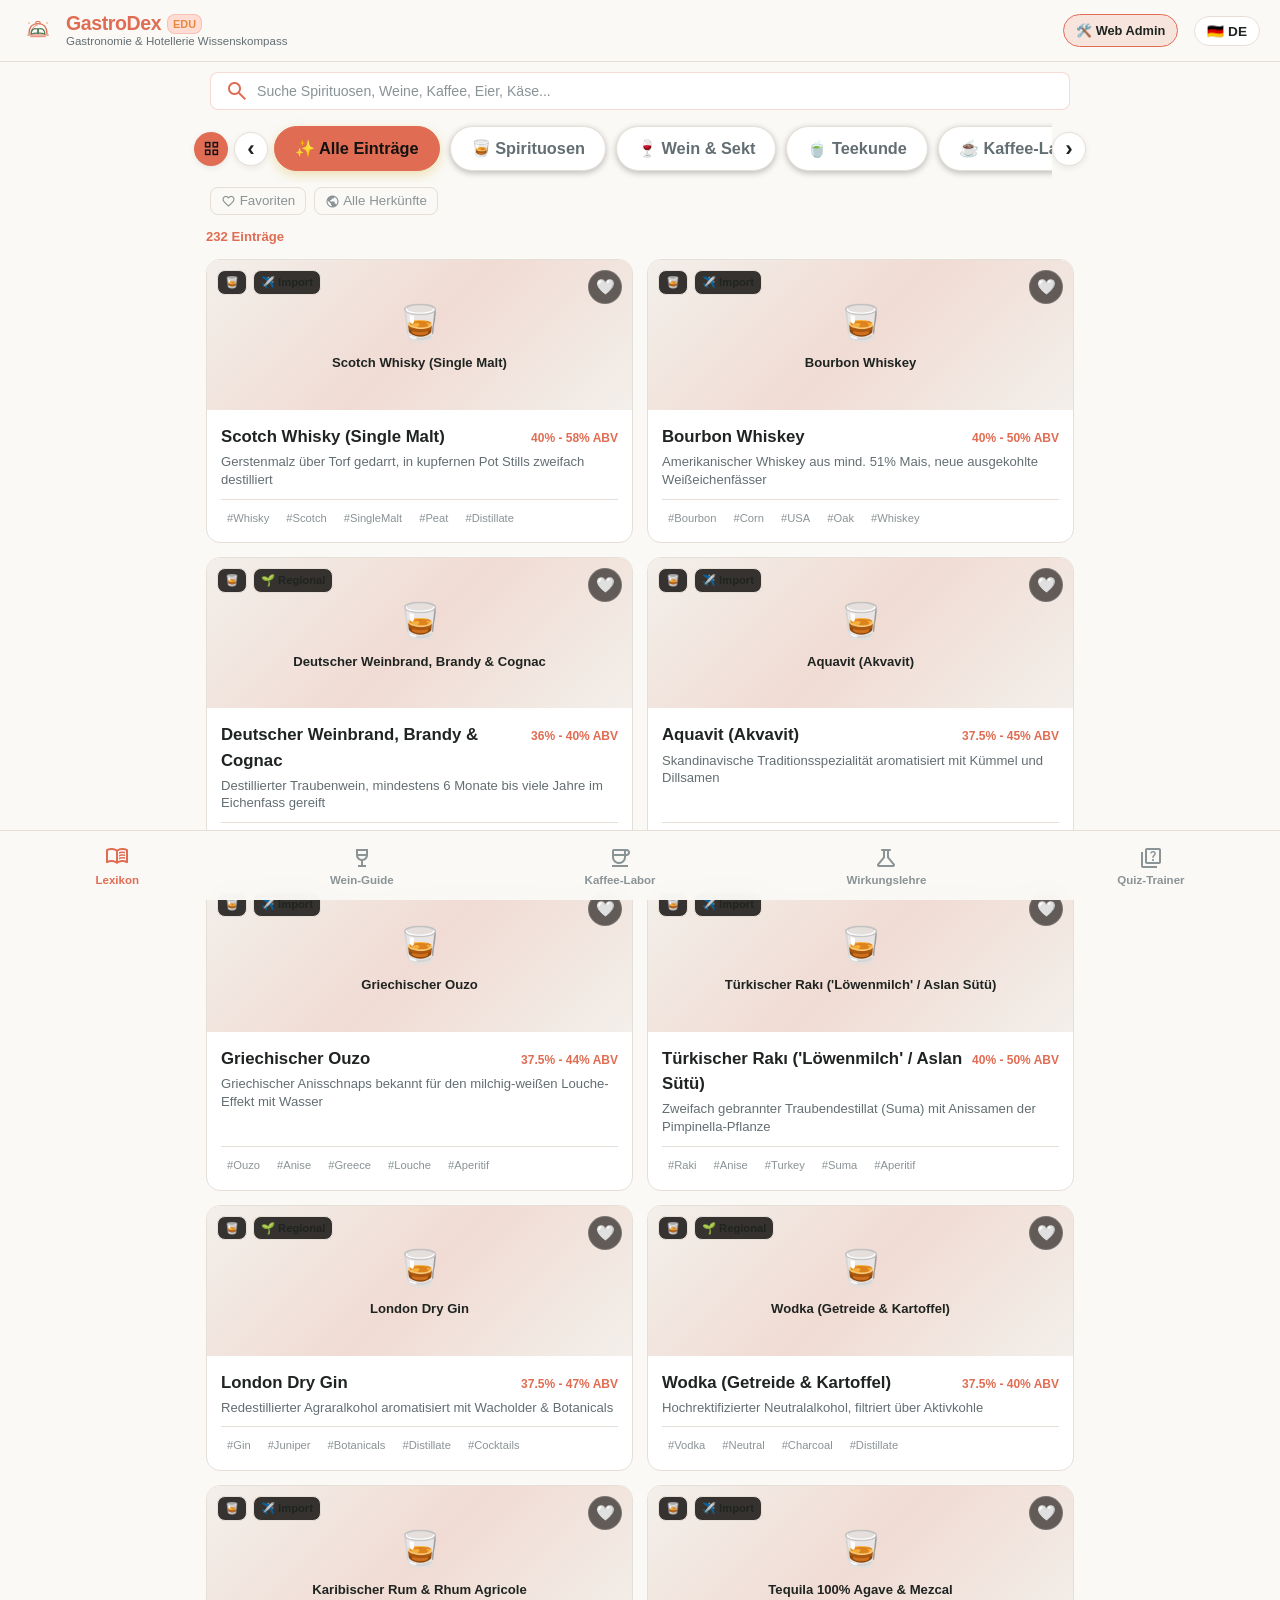
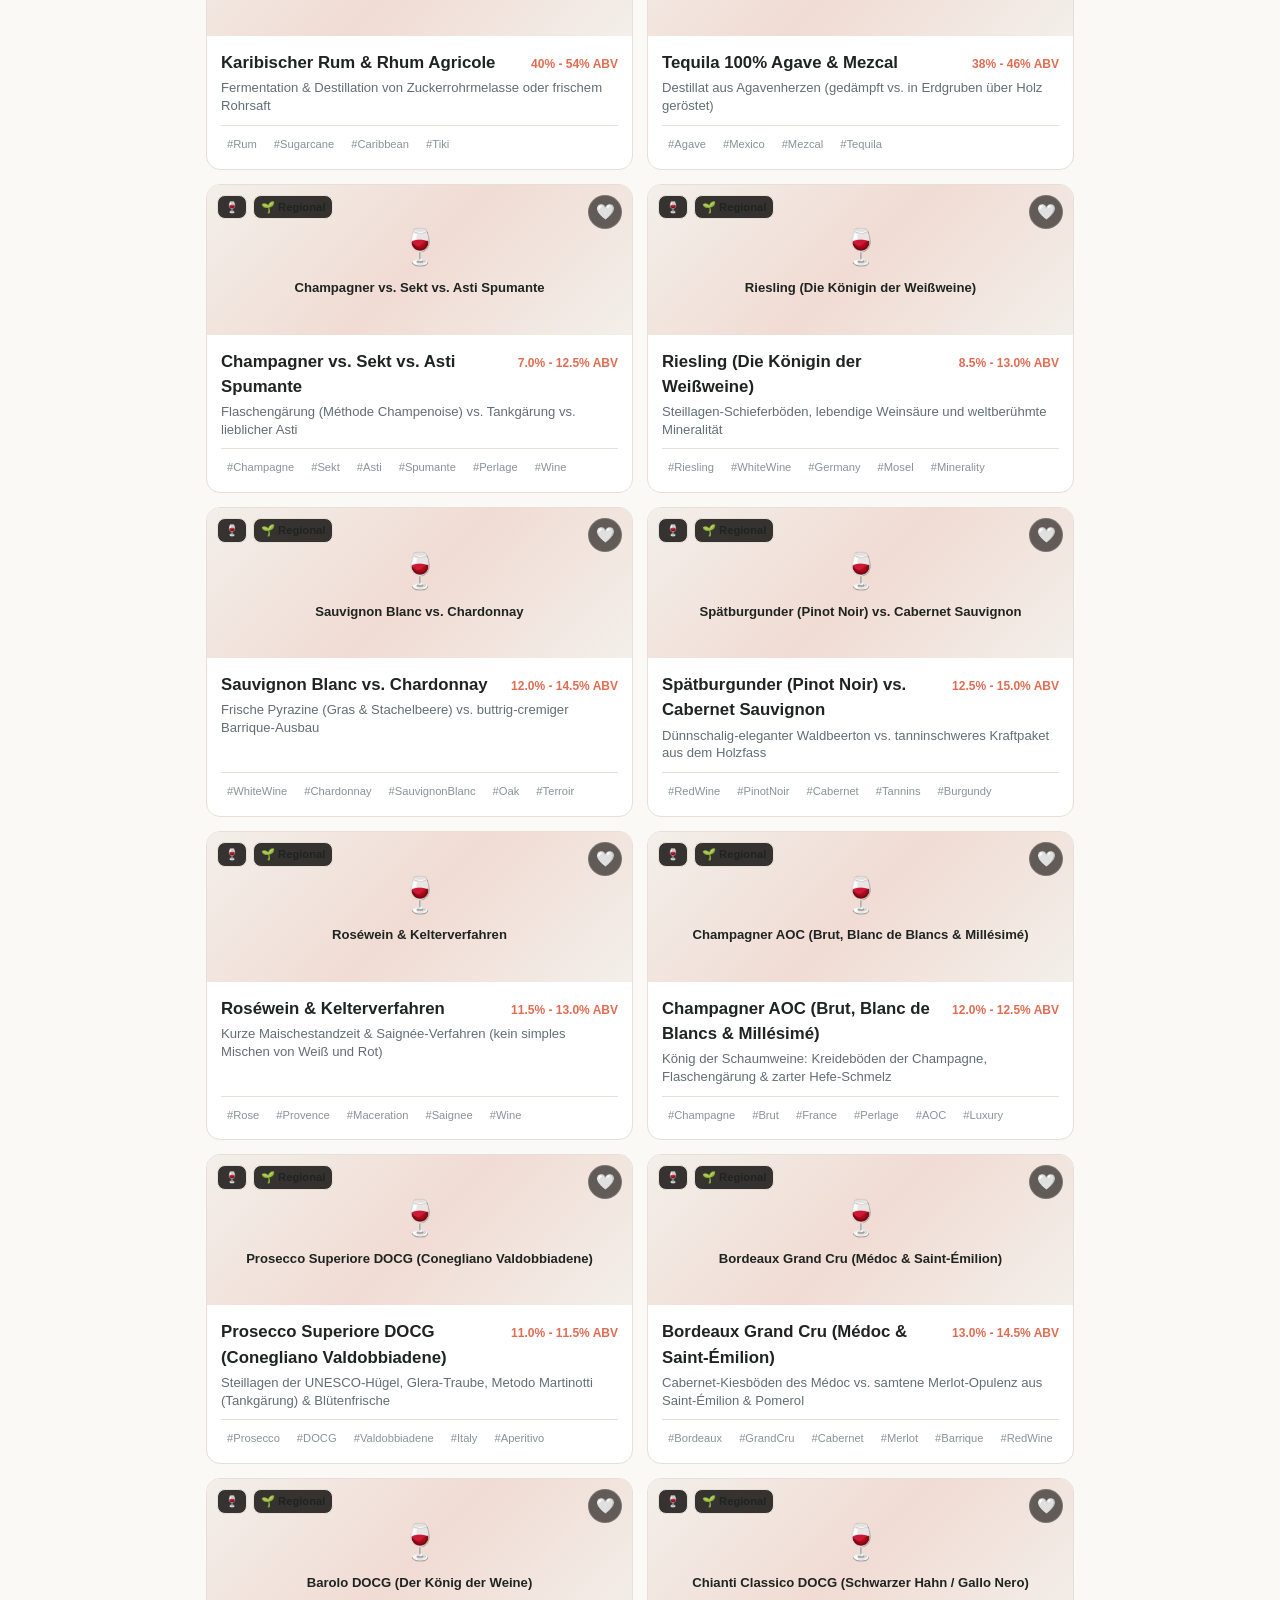
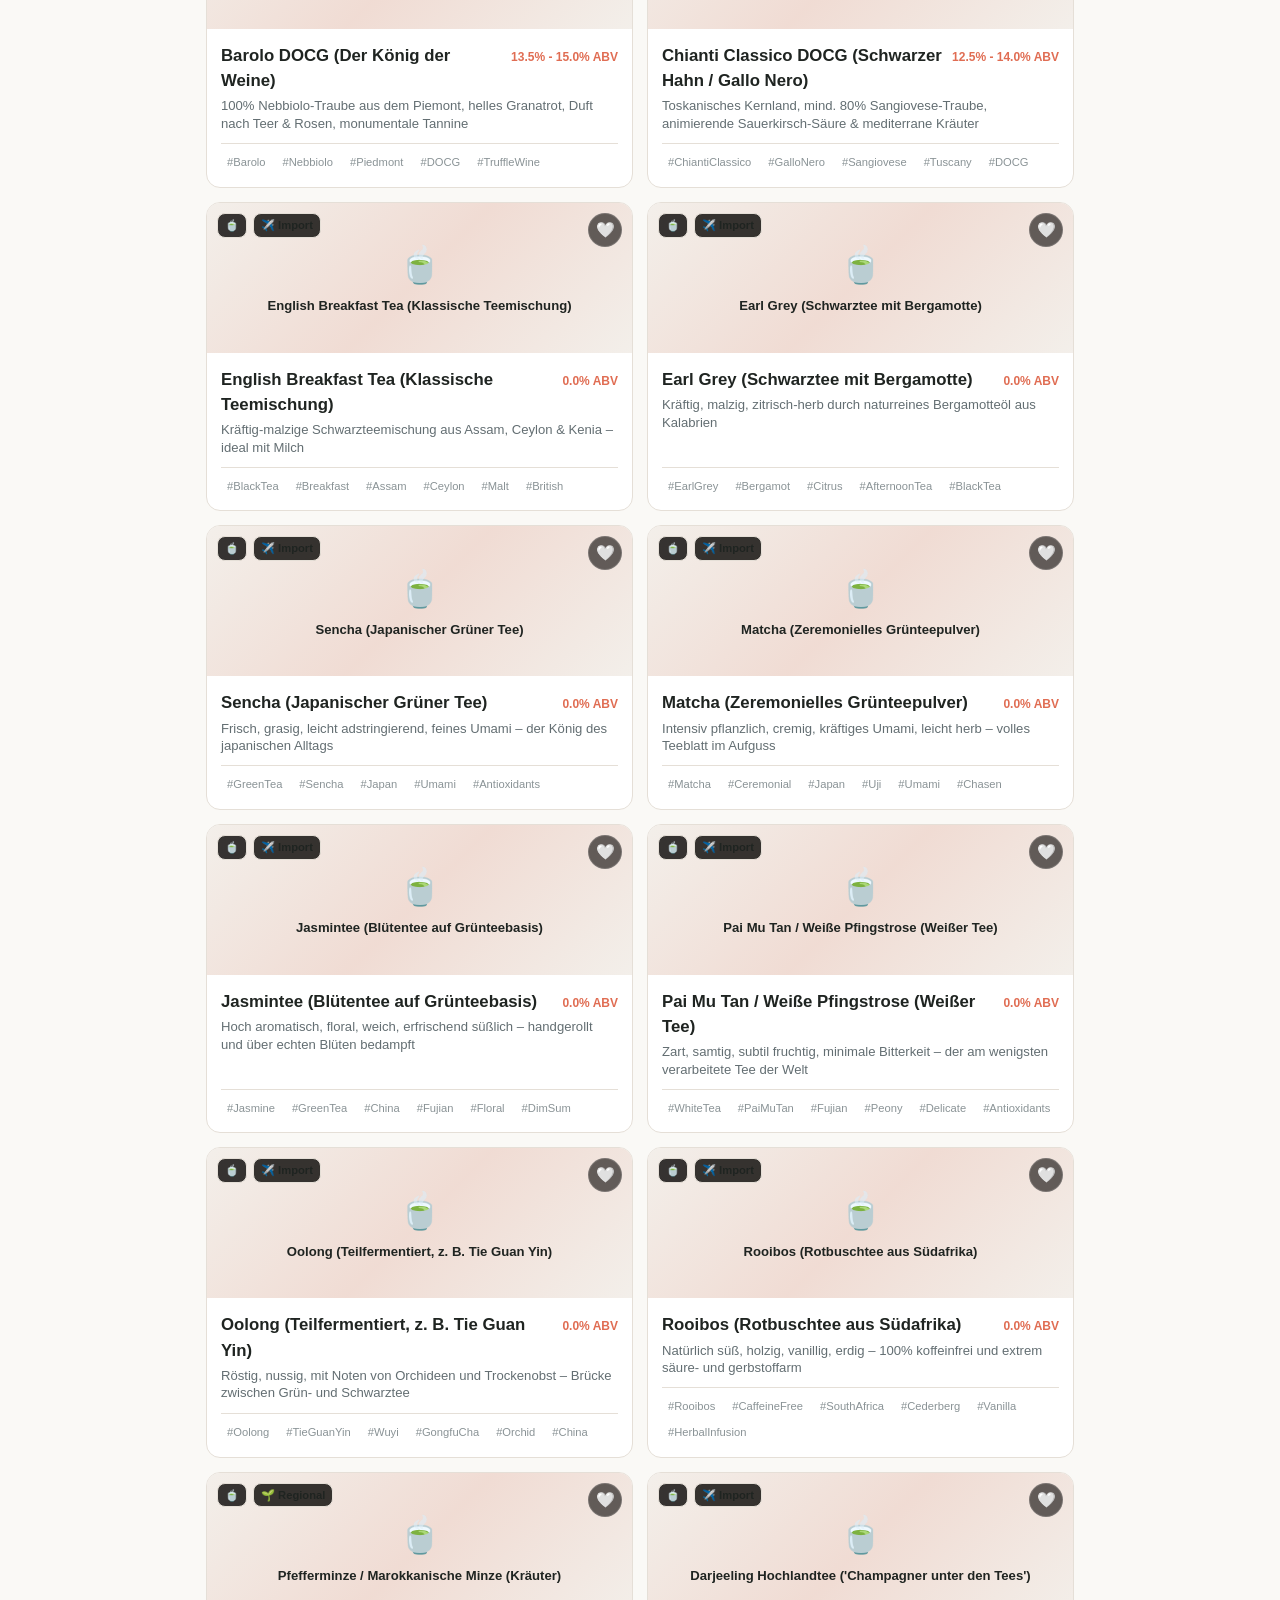
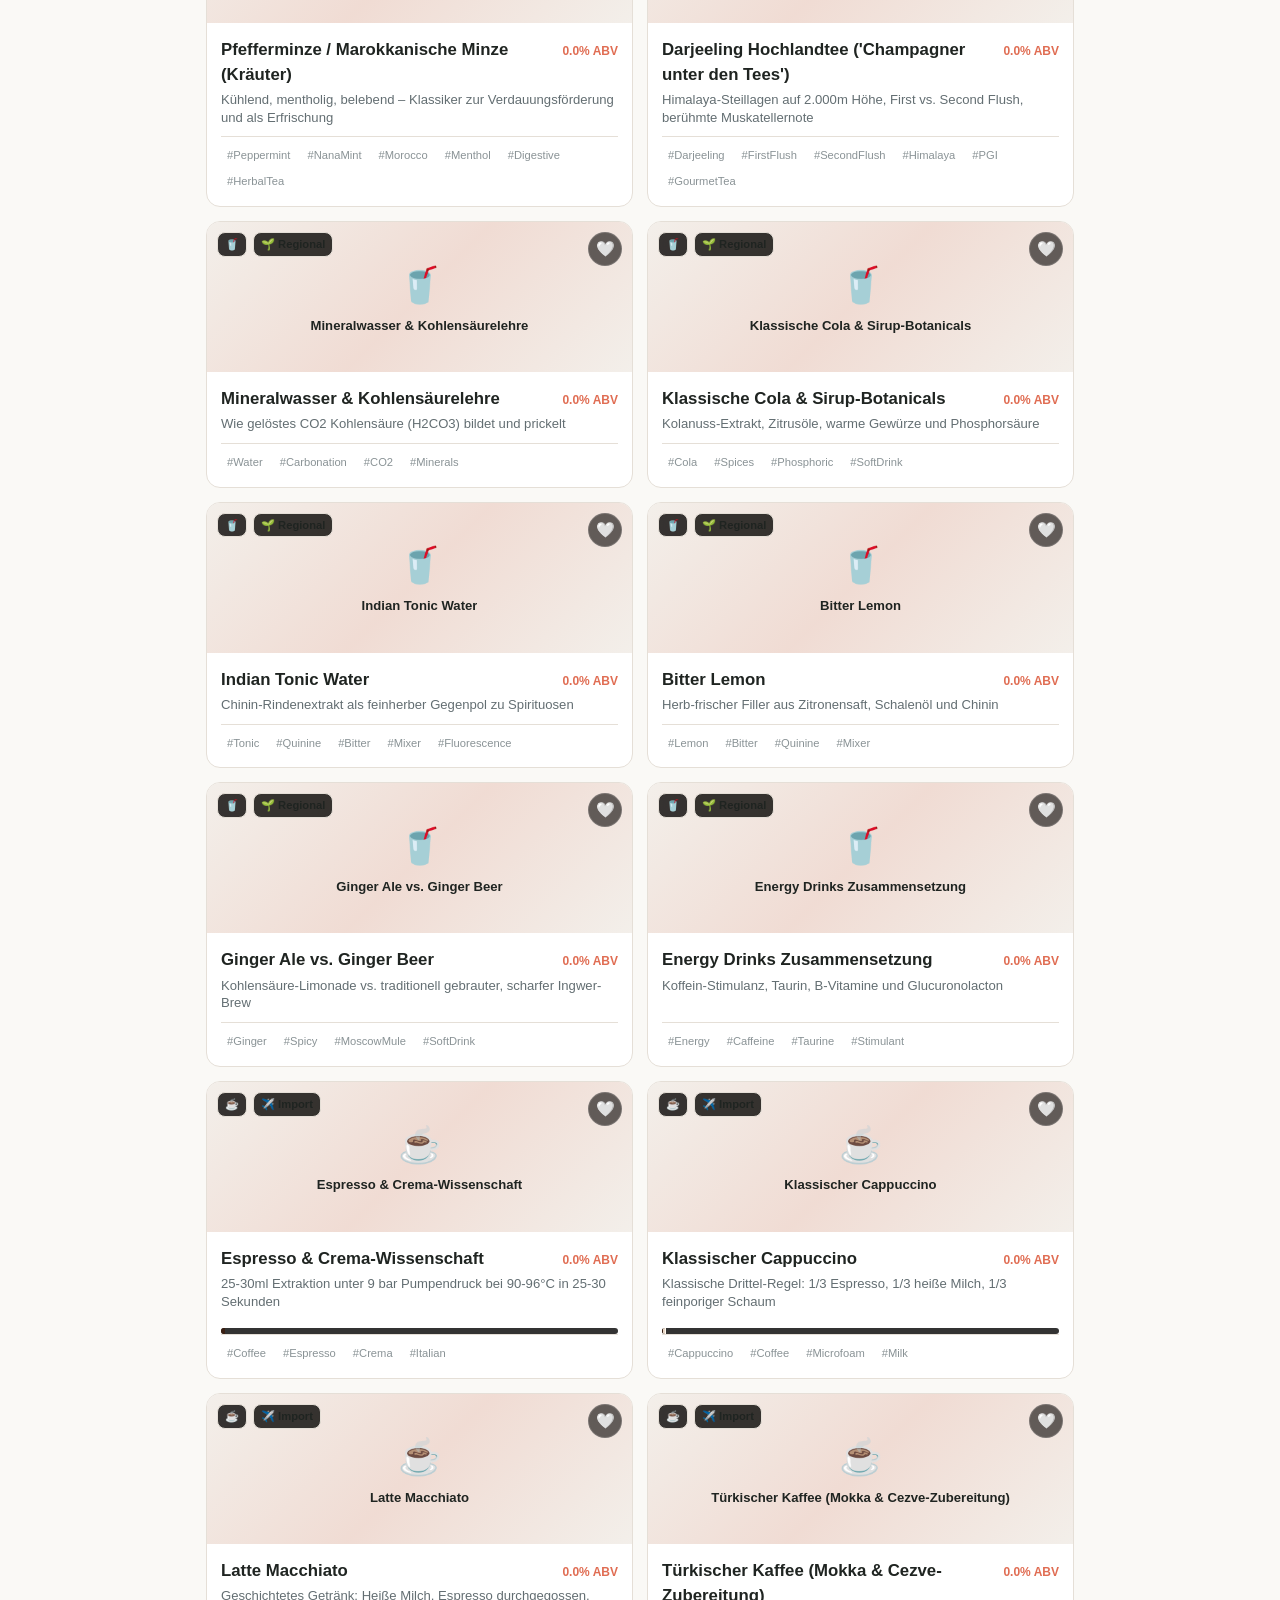
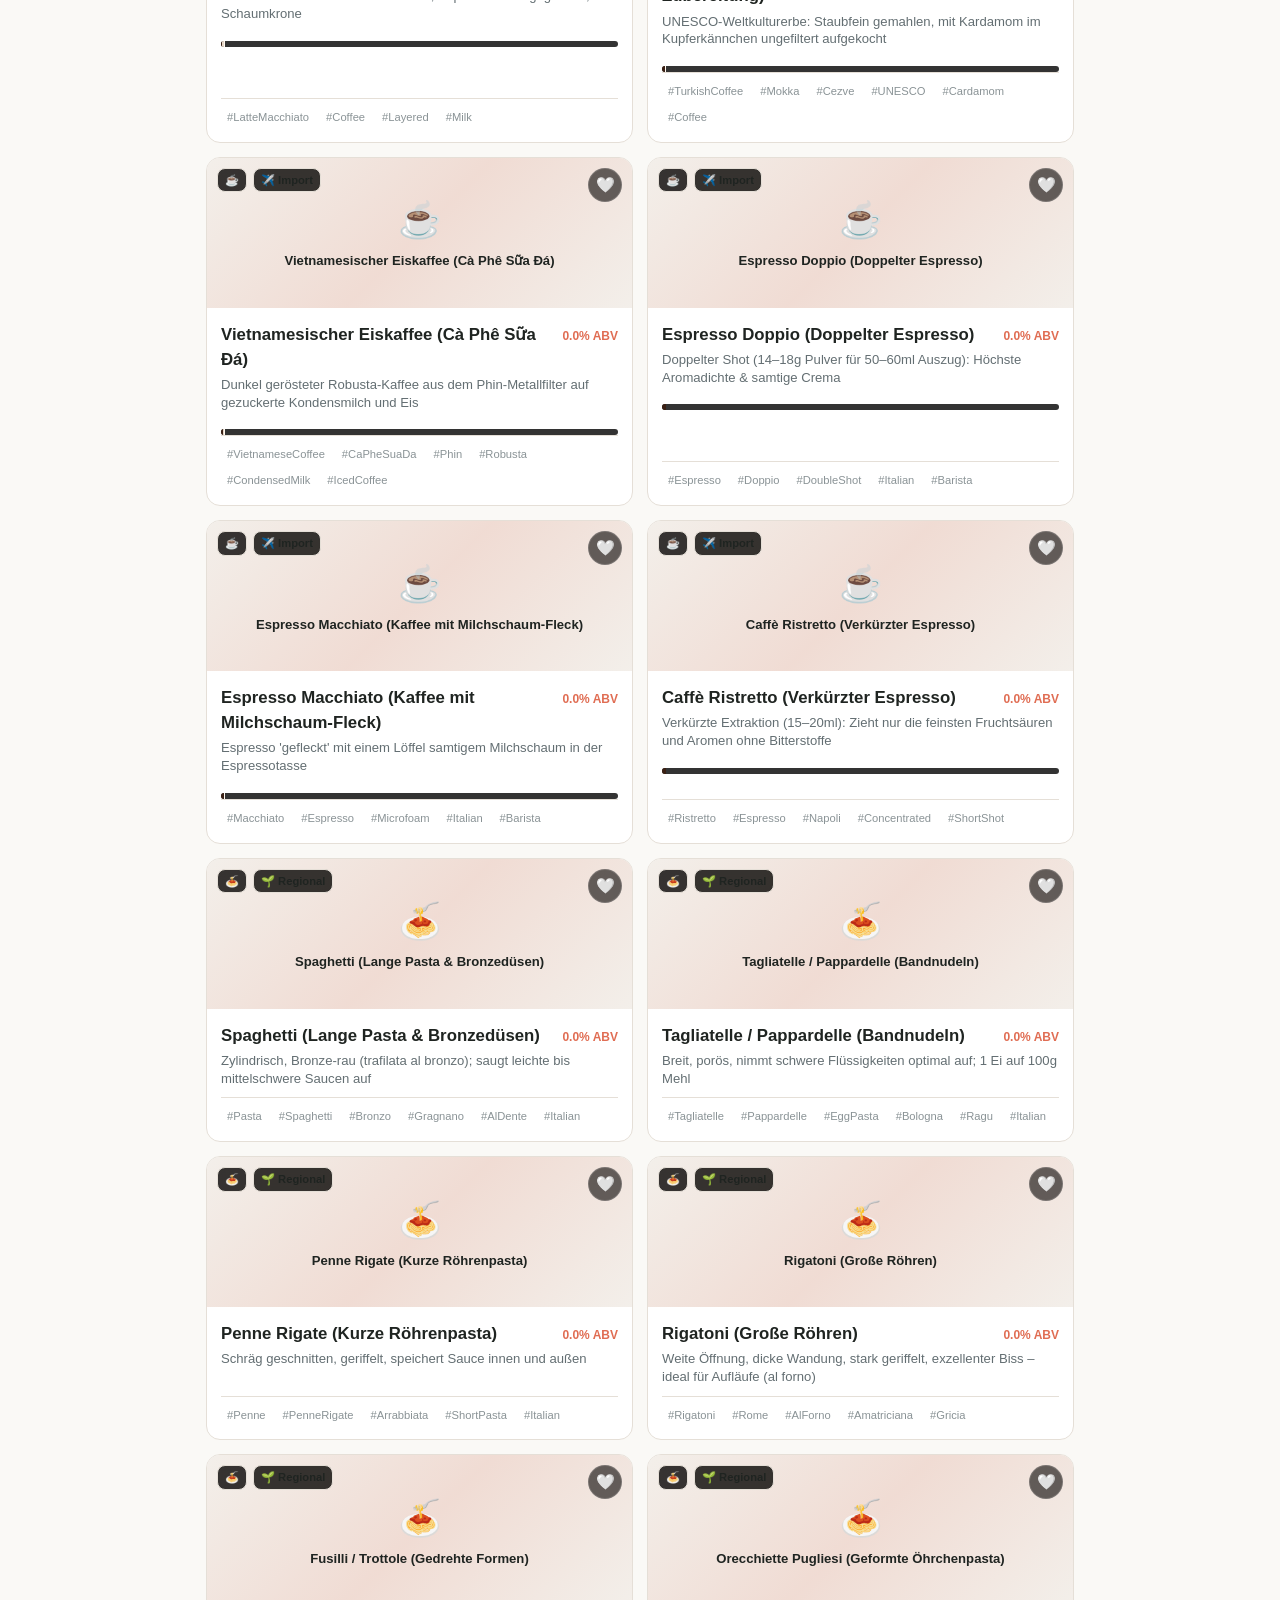
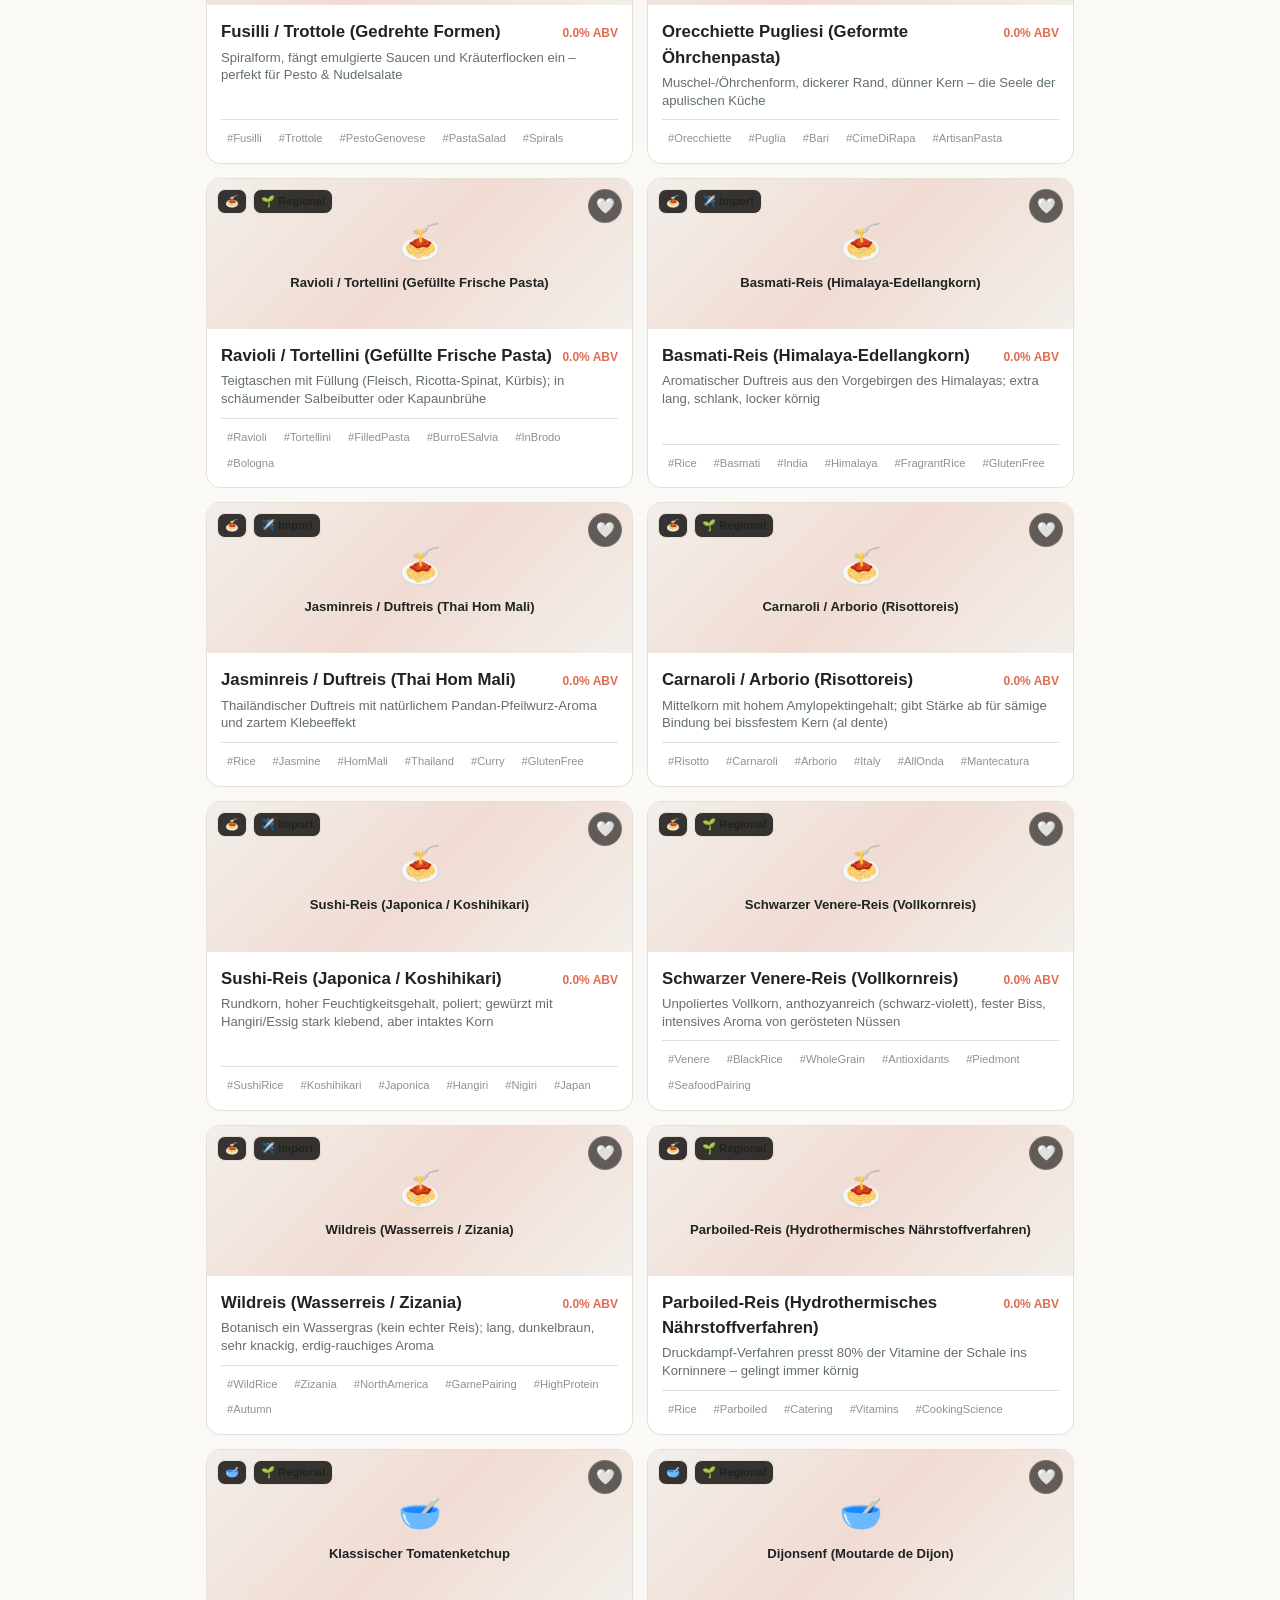
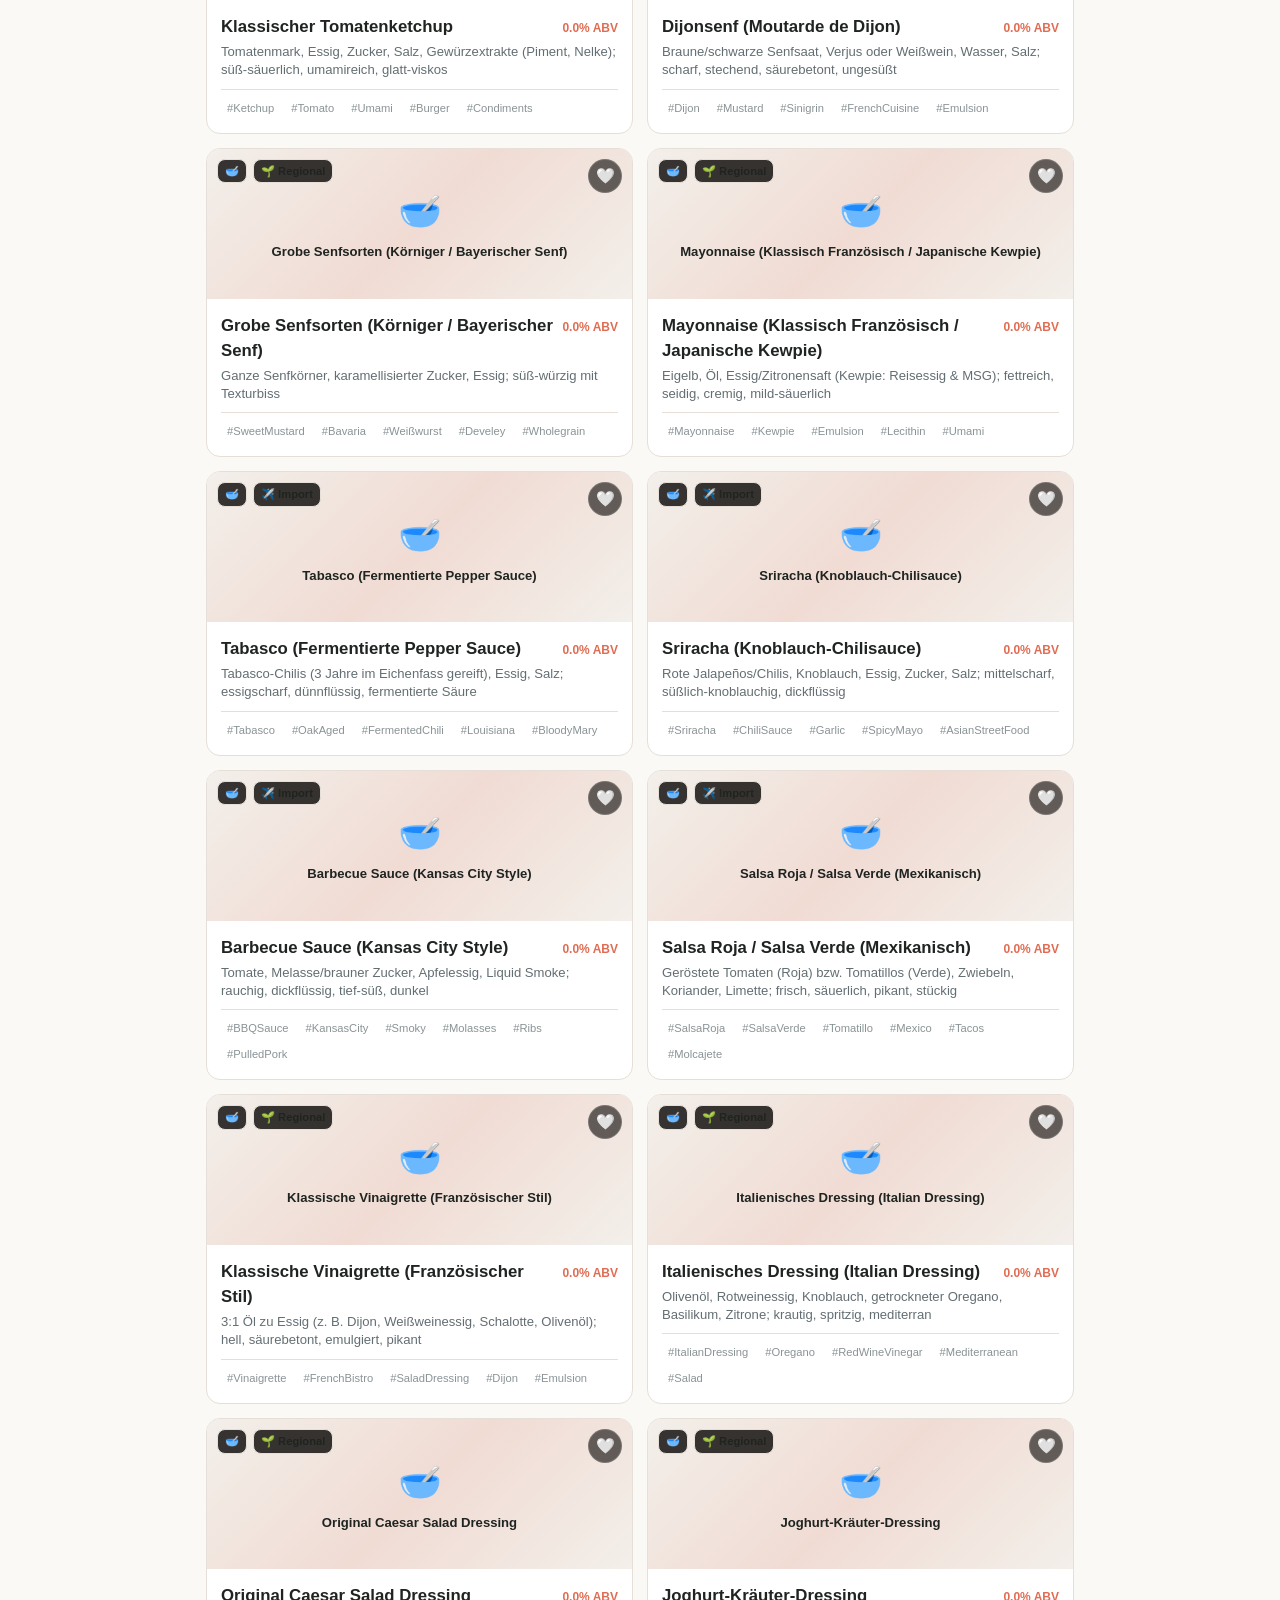
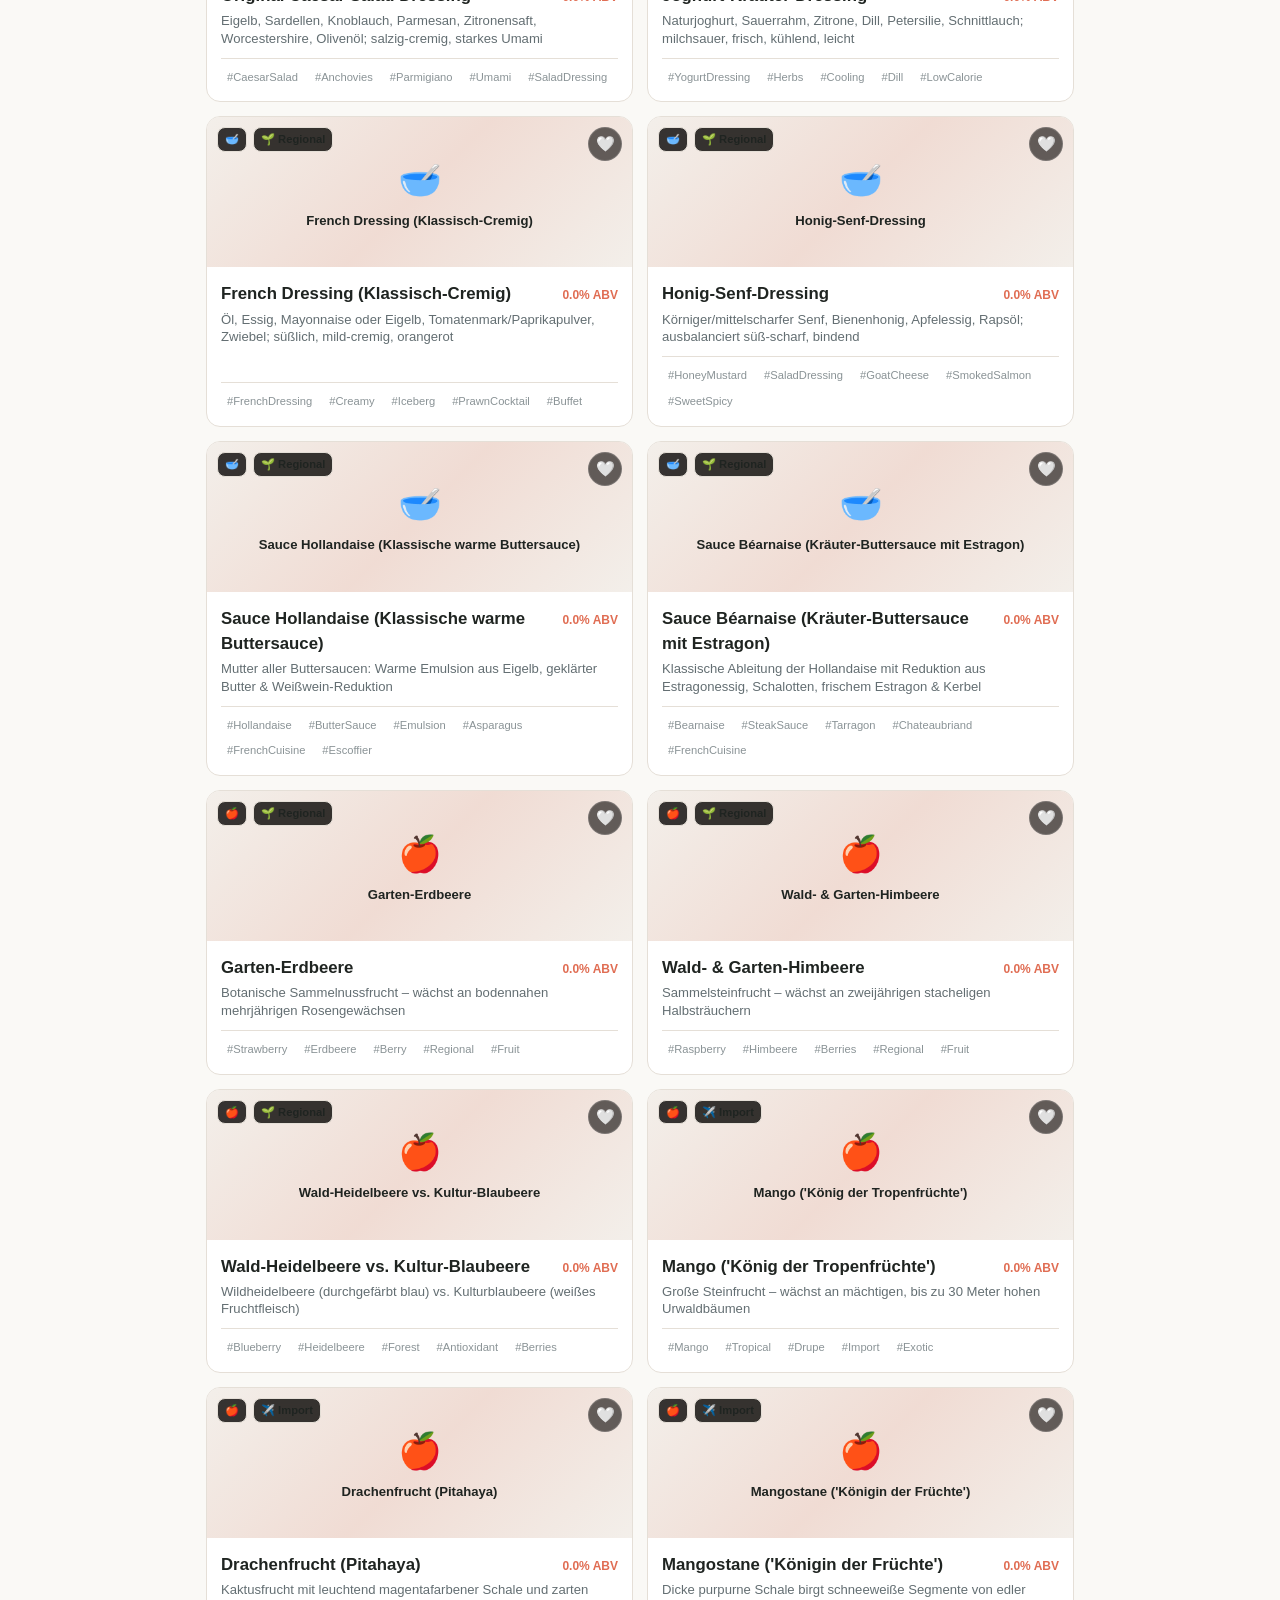
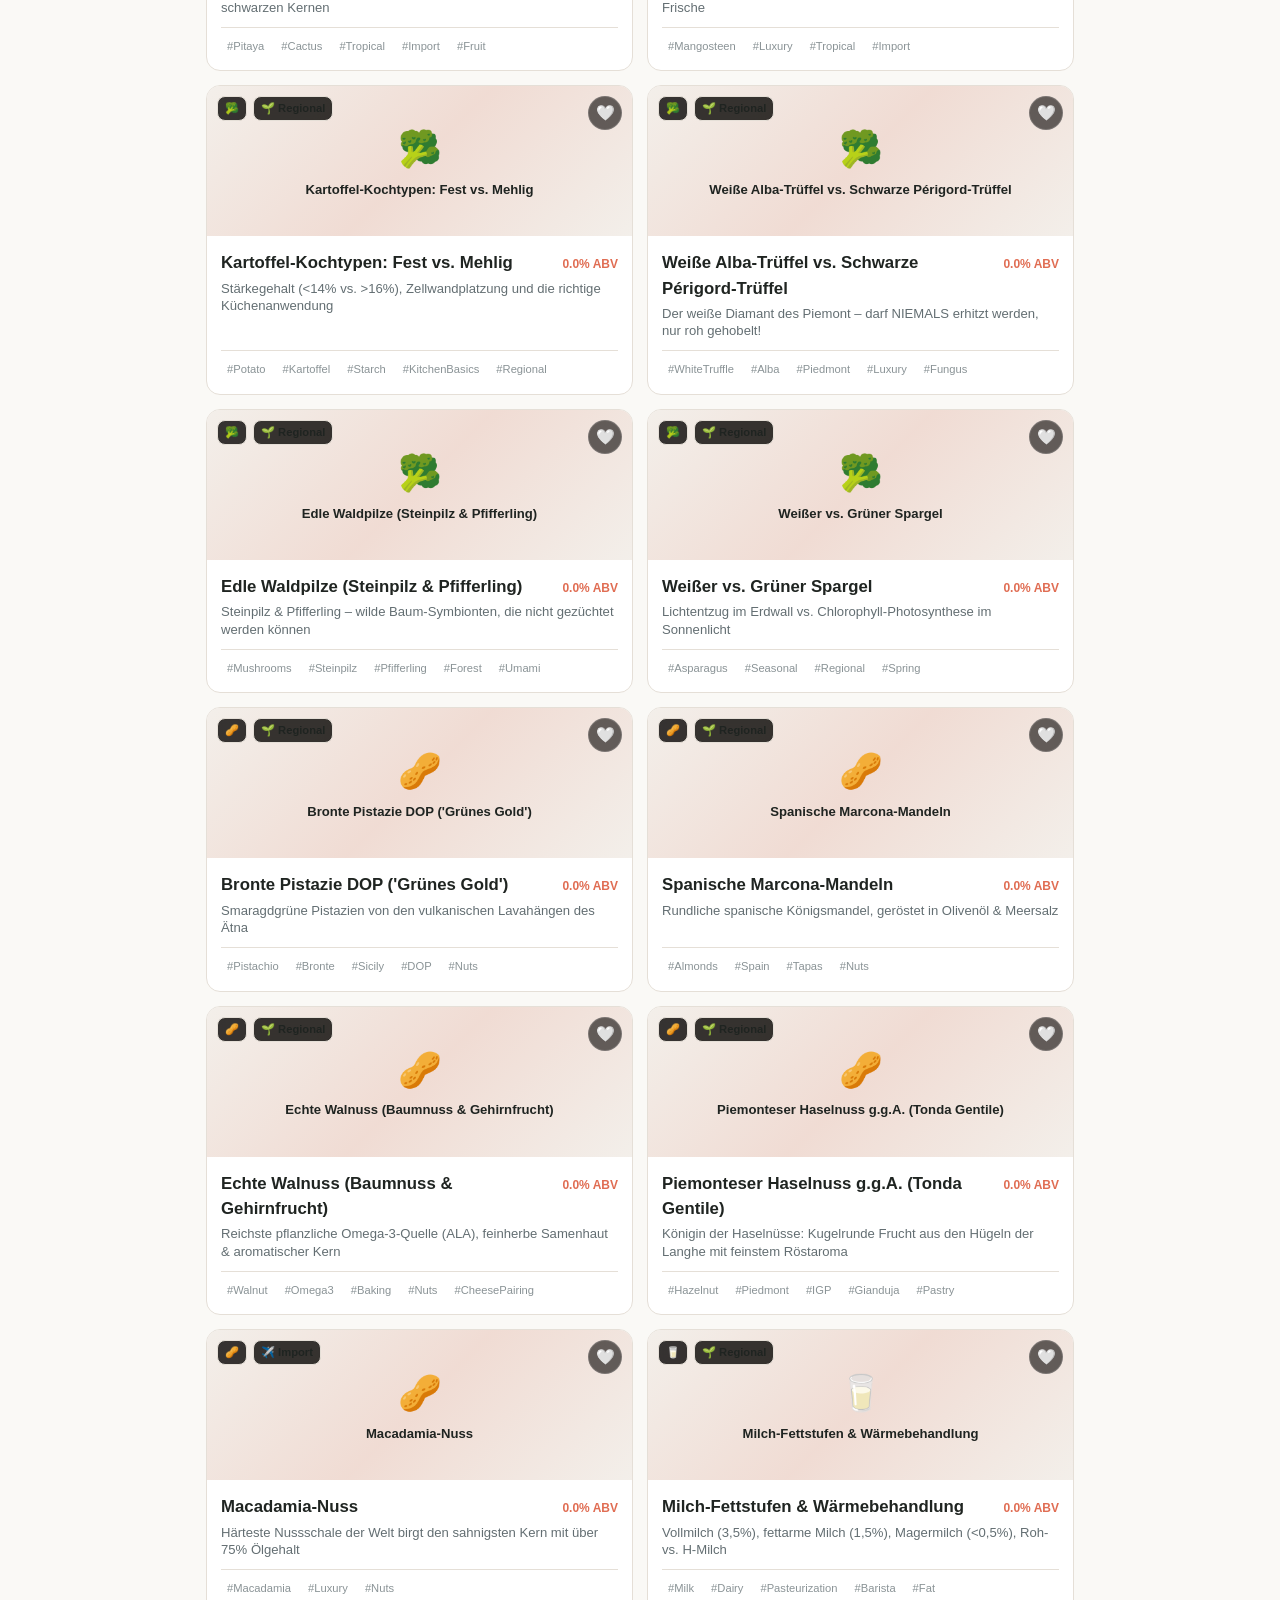
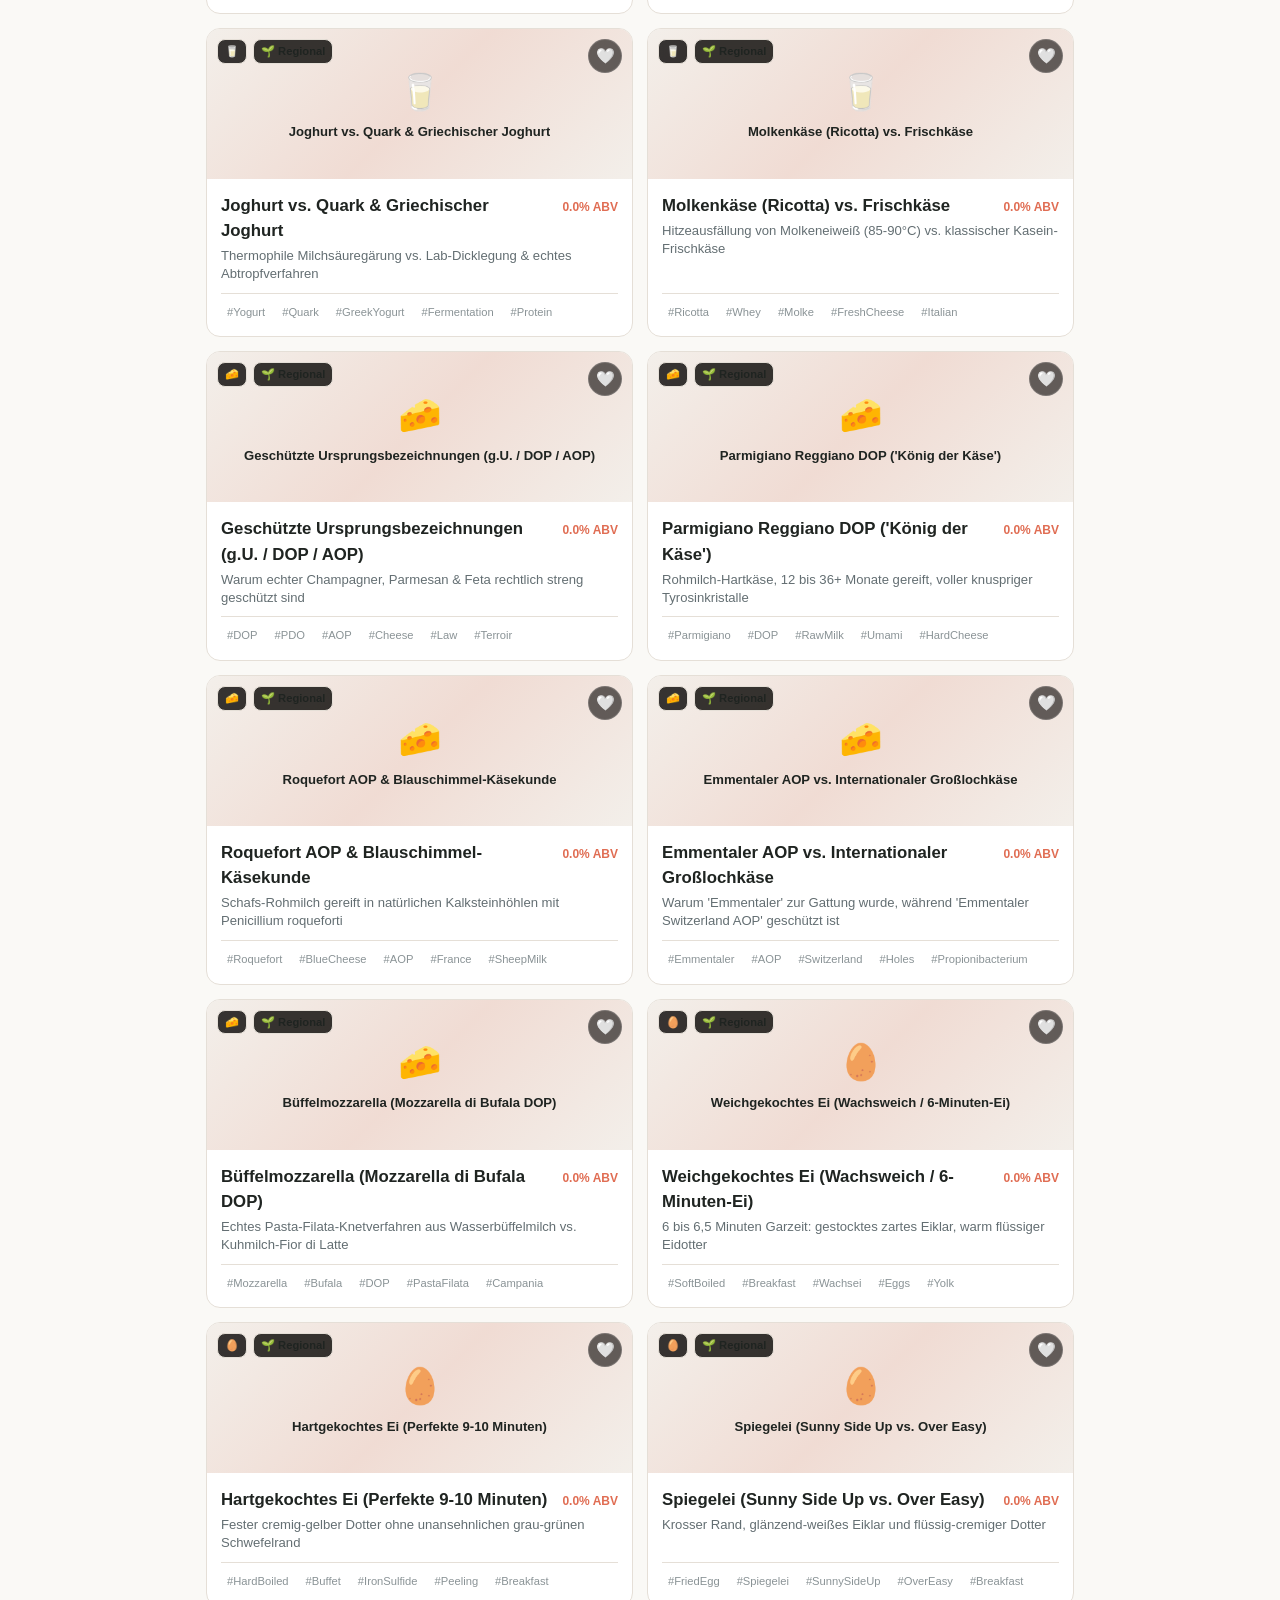
==== pwa/index.html @ cddc0882 "feat(catalog): release v3.5 Cloud Master - Upgrade catalog version to 35 - Add Fish category and cha" ====
<!DOCTYPE html>
<html lang="de">
<head>
  <meta charset="UTF-8">
  <meta name="viewport" content="width=device-width, initial-scale=1.0, maximum-scale=1.0, user-scalable=no">
  <title>GastroDex - Gastronomie-Wissen, Quiz & Lexikon</title>
  <meta name="description" content="Umfangreiches Spirituosen-, Wein-, Kaffee-, Eier- und Warenkunde-Lexikon mit Multiple-Choice Quiz.">
  <link rel="manifest" href="manifest.json">
  <meta name="theme-color" content="#FAF9F6">
  <meta name="apple-mobile-web-app-capable" content="yes">
  <meta name="apple-mobile-web-app-status-bar-style" content="default">
  <link rel="stylesheet" href="style.css">
  <!-- Google Material Symbols & Fonts -->
  <link rel="preconnect" href="https://fonts.googleapis.com">
  <link rel="preconnect" href="https://fonts.gstatic.com" crossorigin>
  <link href="https://fonts.googleapis.com/css2?family=Plus+Jakarta+Sans:wght@400;500;600;700;800&display=swap" rel="stylesheet">
  <link rel="stylesheet" href="https://fonts.googleapis.com/css2?family=Material+Symbols+Outlined:opsz,wght,FILL,GRAD@20..48,100..700,0..1,-50..200" />
  <!-- Firebase SDK -->
  <script src="https://www.gstatic.com/firebasejs/10.14.1/firebase-app-compat.js"></script>
  <script src="https://www.gstatic.com/firebasejs/10.14.1/firebase-firestore-compat.js"></script>
  <!-- Dexie.js IndexedDB Wrapper -->
  <script src="https://cdnjs.cloudflare.com/ajax/libs/dexie.js/3.2.4/dexie.min.js"></script>
</head>
<body>

  <!-- TOP APP BAR -->
  <header class="top-bar">
    <div class="brand">
      <img src="logo.svg" alt="GastroDex Logo" class="brand-logo" width="36" height="36" />
      <div class="brand-text">
        <div style="display: flex; align-items: center; gap: 6px;">
          <h1>GastroDex</h1>
          <span class="badge-edu">EDU</span>
        </div>
        <p class="brand-subtitle" id="topBarSubtitle">Das Gastronomie Quiz & Lexikon</p>
      </div>
    </div>
    <div class="top-actions">
      <a href="admin.html" class="btn-lang" style="text-decoration: none; margin-right: 6px; background: rgba(224, 109, 83, 0.15); border-color: var(--accent-gold); font-size: 0.8rem;">🛠️ Web Admin</a>
      <button class="btn-lang" id="langToggleBtn" onclick="toggleLanguage()">🇩🇪 DE</button>
    </div>
  </header>

  <!-- PANE 1: CATALOG / LEXIKON -->
  <main id="pane-catalog" class="tab-pane active">
    <div class="hero-search-area">
      <div class="search-box">
        <span class="search-icon material-symbols-outlined">search</span>
        <input type="text" id="searchInput" class="search-input" placeholder="Suche Spirituosen, Weine, Kaffee, Eier, Käse..." />
      </div>
    </div>

    <!-- Category Chips with Scroll Arrows & Quick-Grid Button -->
    <div class="category-scroll-wrapper">
      <button class="cat-nav-btn cat-grid-btn" onclick="openCategoryGridModal()" title="Kategorie-Schnellauswahl (21)" aria-label="Kategorie-Übersicht">
        <span class="material-symbols-outlined" style="font-size: 19px;">grid_view</span>
      </button>
      <button class="cat-nav-btn cat-nav-left" onclick="scrollCategories(-240)" aria-label="Zurück">‹</button>
      <div class="category-scroll" id="categoryScroll"></div>
      <button class="cat-nav-btn cat-nav-right" onclick="scrollCategories(240)" aria-label="Weiter">›</button>
    </div>

    <!-- Quick Toggle Filters (Favorites, Regional/Import) -->
    <div class="sub-filters">
      <button class="filter-btn" id="filterFavBtn" onclick="toggleFavoriteFilter()">
        <span class="material-symbols-outlined" style="font-size: 15px; vertical-align: middle;">favorite</span>
        <span id="filterFavLabel">Favoriten</span>
      </button>
      <button class="filter-btn" id="filterImportBtn" onclick="cycleImportFilter()">
        <span class="material-symbols-outlined" style="font-size: 15px; vertical-align: middle;">public</span>
        <span id="filterImportLabel">Alle Herkünfte</span>
      </button>
    </div>

    <div class="container" style="display: flex; justify-content: space-between; align-items: center; margin-bottom: 12px;">
      <span id="itemCountBadge" style="font-size: 0.82rem; font-weight: 700; color: var(--accent-gold);"></span>
    </div>

    <!-- Catalog Grid -->
    <div class="container">
      <div class="items-grid" id="catalogGrid"></div>
    </div>
  </main>

  <!-- PANE 2: WINE GUIDE -->
  <main id="pane-wine" class="tab-pane">
    <div class="container" style="padding-top: 16px;">
      <div class="detail-section" style="margin-bottom: 16px;">
        <h2 style="font-size: 1.25rem; font-weight: 800; color: var(--accent-gold); margin-bottom: 8px;">🍷 Wein- & Schaumweinkompass</h2>
        <p style="font-size: 0.88rem; color: var(--text-secondary); line-height: 1.5;">
          Von den feinsten Perlen der Champagne über deutschen Steillagen-Riesling bis hin zum geschützten Asti Spumante DOCG und den Geheimnissen der Roséwein-Kelterung.
        </p>
      </div>

      <div class="detail-section" style="margin-bottom: 14px;">
        <h3 class="detail-section-title">🍾 Das Schaumwein-Dreieck</h3>
        <p class="detail-section-text">
          • <strong>Champagner (AOP):</strong> Ausschließlich Flaschengärung (Méthode Champenoise) in der Champagne; mind. 15 Monate Hefelager lösen Mannoproteine für edle Brioche-Aromen.<br/>
          • <strong>Deutscher Sekt:</strong> Riesling- oder Burgunderbasis; frische Säure, Flaschen- oder Charmat-Tankgärung.<br/>
          • <strong>Asti Spumante (DOCG):</strong> Süße Moscato-Traube; Gärung wird bei ~7% Vol. durch Kälte gestoppt – edle Restsüße ohne Zuckerzusatz!
        </p>
      </div>

      <div class="detail-section" style="margin-bottom: 14px;">
        <h3 class="detail-section-title">🍇 Rebsorten & Kelterung</h3>
        <p class="detail-section-text">
          • <strong>Riesling:</strong> Königin der Weißweine. Hohe Säure, Schiefermineralik, im Alter TDN-Petrolnote.<br/>
          • <strong>Roséwein-Gesetz:</strong> In der EU ist das Zusammenschütten von Weiß- und Rotwein für Stillweine streng verboten! Die Farbe stammt rein aus kurzer Maischestandzeit (2–12h) roter Beerenhäute.
        </p>
      </div>
    </div>
  </main>

  <!-- PANE 3: COFFEE LAB -->
  <main id="pane-coffee" class="tab-pane">
    <div class="container" style="padding-top: 16px;">
      <div class="detail-section" style="margin-bottom: 16px;">
        <h2 style="font-size: 1.25rem; font-weight: 800; color: var(--accent-gold); margin-bottom: 8px;">☕ Kaffeespezialitäten & Schichten-Labor</h2>
        <p style="font-size: 0.88rem; color: var(--text-secondary);">
          Interaktive Getränke-Schichtung im Glas, Extraktionsphysik (9 bar, 25s) und der Unterschied zwischen Arabica und Robusta.
        </p>
      </div>

      <!-- Interactive Drink Comparison with Realistic Glasses -->
      <div class="detail-section" style="margin-bottom: 16px;">
        <h3 class="detail-section-title" style="margin-bottom: 12px;">🥛 Getränke-Schichten im Glas vergleichen</h3>
        
        <!-- Selectors -->
        <div style="display: flex; gap: 10px; align-items: center; margin-bottom: 16px; flex-wrap: wrap;">
          <div style="flex: 1; min-width: 140px;">
            <label style="font-size: 0.75rem; font-weight: 700; color: var(--text-muted); display: block; margin-bottom: 4px;">GETRÄNK 1:</label>
            <select id="coffeeSelectLeft" class="form-select" onchange="updateCoffeeComparison()" style="width: 100%; font-weight: 700;">
              <option value="coffee_cappuccino" selected>Cappuccino</option>
              <option value="coffee_latte_macchiato">Latte Macchiato</option>
              <option value="coffee_espresso">Espresso</option>
              <option value="coffee_flat_white">Flat White</option>
              <option value="coffee_caffe_latte">Caffè Latte</option>
              <option value="coffee_americano">Americano</option>
            </select>
          </div>
          <div style="font-size: 1.2rem; font-weight: 800; color: var(--accent-gold); padding-top: 16px;">⚡</div>
          <div style="flex: 1; min-width: 140px;">
            <label style="font-size: 0.75rem; font-weight: 700; color: var(--text-muted); display: block; margin-bottom: 4px;">GETRÄNK 2:</label>
            <select id="coffeeSelectRight" class="form-select" onchange="updateCoffeeComparison()" style="width: 100%; font-weight: 700;">
              <option value="coffee_cappuccino">Cappuccino</option>
              <option value="coffee_latte_macchiato" selected>Latte Macchiato</option>
              <option value="coffee_espresso">Espresso</option>
              <option value="coffee_flat_white">Flat White</option>
              <option value="coffee_caffe_latte">Caffè Latte</option>
              <option value="coffee_americano">Americano</option>
            </select>
          </div>
        </div>

        <!-- Glass comparison container -->
        <div class="coffee-glasses-row">
          <div class="coffee-glass-col">
            <h4 id="coffeeNameLeft" class="coffee-glass-title">Cappuccino</h4>
            <div id="coffeeCupLeft" class="coffee-glass"></div>
            <div id="coffeeLegendLeft" class="coffee-glass-legend"></div>
          </div>
          <div class="coffee-glass-col">
            <h4 id="coffeeNameRight" class="coffee-glass-title">Latte Macchiato</h4>
            <div id="coffeeCupRight" class="coffee-glass"></div>
            <div id="coffeeLegendRight" class="coffee-glass-legend"></div>
          </div>
        </div>

        <!-- Quick comparison summary -->
        <div id="coffeeComparisonSummary" class="coffee-comparison-box"></div>
      </div>

      <div class="detail-section">
        <h3 class="detail-section-title">🌱 Arabica vs. Robusta</h3>
        <p class="detail-section-text">
          • <strong>Arabica:</strong> Hochlagen (1000–2200m), feine Fruchtsäuren, 60% mehr Fette/Öle.<br/>
          • <strong>Robusta:</strong> Tiefland (0–800m), doppelter Koffeingehalt (2,2%), weniger Fett -> erzeugt die dichte, nussbraune Crema im echten italienischen Espresso!
        </p>
      </div>
    </div>
  </main>

  <!-- PANE 4: SCIENCE / WIRKUNGSLEHRE -->
  <main id="pane-science" class="tab-pane">
    <div class="container" style="padding-top: 16px;">
      <div class="detail-section" style="margin-bottom: 16px;">
        <h2 style="font-size: 1.25rem; font-weight: 800; color: var(--accent-gold); margin-bottom: 8px;">🔬 Wirkungslehre & Gastronomie-Physik</h2>
        <p style="font-size: 0.88rem; color: var(--text-secondary);">
          Die chemischen und biologischen Vorgänge hinter Gärung, Destillation, Kohlensäure, Milch- und Eierkunde verständlich erklärt.
        </p>
      </div>

      <div class="detail-section" style="margin-bottom: 14px;">
        <h3 class="detail-section-title">⚗️ Destillation vs. Fermentation</h3>
        <p class="detail-section-text">
          • <strong>Fermentation (Gärung):</strong> Hefen wandeln Einfachzucker (Fruktose, Glukose) unter Sauerstoffabschluss in Ethanol und CO2 um (Bier max. 12%, Wein max. 16%).<br/>
          • <strong>Destillation (Brennen):</strong> Trennt Alkohol (Siedepunkt 78,3°C) vom Wasser (100°C) durch Verdampfen und anschließendes Kondensieren in Kupferkühlern.
        </p>
      </div>

      <div class="detail-section" style="margin-bottom: 14px;">
        <h3 class="detail-section-title">🫧 Kohlensäure & Henry-Gesetz</h3>
        <p class="detail-section-text">
          Gase lösen sich in kalten Flüssigkeiten physikalisch stabiler als in warmen. Eiskaltes Mineralwasser oder Tonic bindet CO2 fest im Glas; bei Erwärmung perlt es explosionsartig aus.
        </p>
      </div>

      <div class="detail-section" style="margin-bottom: 14px;">
        <h3 class="detail-section-title">🍳 Eier-Chemie: 62°C vs. 68°C</h3>
        <p class="detail-section-text">
          Eiklar gerinnt bei 62–65°C; Eidotter verdickt erst bei 65–70°C. Dieser thermische Abstand ermöglicht das perfekte wachsweiche Frühstücksei (6 Min) und das Onsen-Ei bei 64,5°C.
        </p>
      </div>

      <!-- FOOD SAFETY & LEBENSMITTELSICHERHEIT -->
      <div class="detail-section" style="margin-bottom: 14px; border-left: 4px solid #ff4757;">
        <h3 class="detail-section-title" style="color: #ff6b81;">⚠️ Lebensmittelsicherheit: Grillen & Brühwürste (Nitrosamine)</h3>
        <p class="detail-section-text">
          • <strong>Krebserregende Nitrosamine:</strong> Gepökelte Fleischwaren (Wiener, Bockwurst, Kasseler, Leberkäse, Bacon) enthalten Natriumnitrit (E250). Bei hohen Temperaturen (&gt;150°C auf Grillrost oder Pfanne) reagiert Nitrit mit Fleisch-Aminen zu krebserregenden Nitrosaminen.<br/>
          • <strong>Küchen-Regel:</strong> Brüh- und Pökelwürste nur im Heißwasserbad (max. 80°C) sieden – niemals direkt grillen! Auf dem Grill ausschließlich rohe, ungepökelte Rostbratwürste (mit reinem Kochsalz zubereitet) verwenden.<br/>
          • <strong>Fettverbrennung &amp; PAK:</strong> In die Glut tropfendes Fett pyrolysiert zu giftigen polyzyklischen aromatischen Kohlenwasserstoffen (PAK, z.B. Benzo[a]pyren), die sich mit dem Rauch auf dem Grillgut niederschlagen. Grillschalen nutzen!
        </p>
      </div>

      <div class="detail-section" style="margin-bottom: 14px; border-left: 4px solid #2ed573;">
        <h3 class="detail-section-title" style="color: #2ed573;">🛡️ HACCP & Kreuzkontamination (Schneidbrett-System)</h3>
        <p class="detail-section-text">
          Strikte Trennung von Rohwaren verhindert Keimübertragungen (Campylobacter von Geflügel, Salmonellen von Eiern/Schwein, Listerien von Fisch auf verzehrfertigen Salat):<br/>
          • 🔴 <strong>ROT:</strong> Rohes Fleisch (Rind, Schwein, Lamm)<br/>
          • 🟡 <strong>GELB:</strong> Rohes Geflügel (Huhn, Pute – höchste Keimgefahr!)<br/>
          • 🔵 <strong>BLAU:</strong> Roher Fisch &amp; Meeresfrüchte<br/>
          • 🟢 <strong>GRÜN:</strong> Gemüse, Salate &amp; Obst<br/>
          • ⚪ <strong>WEISS:</strong> Backwaren, Käse &amp; Milchprodukte<br/>
          • 🟤 <strong>BRAUN:</strong> Gegartes / gebratenes Fleisch
        </p>
      </div>

      <div class="detail-section" style="border-left: 4px solid #ffa502;">
        <h3 class="detail-section-title" style="color: #ffa502;">🌡️ Garstufen, Kerntemperaturen & Rohverzehr</h3>
        <p class="detail-section-text">
          • <strong>Rind (Steak, Tatar):</strong> Keime besiedeln nur die Oberfläche. Innen ist das Fleisch keimfrei; daher ist Rare (48–52°C) oder Medium (56–58°C) nach scharfem Anbraten sicher. Tatar stets tagesfrisch zubereiten.<br/>
          • <strong>Geflügel (Huhn, Pute):</strong> Niemals roh oder rosa! Mindestens 74°C Kerntemperatur zwingend erforderlich zur Abtötung von Campylobacter &amp; Salmonellen.<br/>
          • <strong>Schweinefleisch:</strong> Hochwertiges Filet darf bei 62–65°C zartrosa serviert werden. Mett unterliegt strengen Frischegesetzen (&lt;4°C, Verkauf nur am Herstellungstag).<br/>
          • <strong>Fisch &amp; Sushi:</strong> Wildfisch zum Rohverzehr muss nach EU-Verordnung 853/2004 für mind. 24h bei -20°C schockgefrostet werden, um Parasiten (Anisakis-Würmer) abzutöten.<br/>
          • <strong>Temperatur-Gefahrenzone:</strong> Zwischen 10°C und 60°C verdoppeln sich Bakterien alle 20 Minuten! Heiße Speisen &gt;65°C halten oder binnen 90 Min auf &lt;10°C kühlen.
        </p>
      </div>
    </div>
  </main>

  <!-- PANE 5: QUIZ TRAINER (10 QUESTIONS WITH CATEGORY FILTER) -->
  <main id="pane-quiz" class="tab-pane">
    <div class="container" style="padding-top: 16px;">
      
      <!-- Quiz Header & Settings Card -->
      <div class="detail-section" style="margin-bottom: 16px;">
        <div style="display: flex; justify-content: space-between; align-items: baseline; margin-bottom: 8px;">
          <h2 style="font-size: 1.2rem; font-weight: 800; color: var(--accent-gold);">🎯 Multiple-Choice Team-Quiz</h2>
          <span id="quizCategoryDisplay" style="font-size: 0.8rem; font-weight: 700; color: var(--text-muted);"></span>
        </div>

        <p style="font-size: 0.85rem; color: var(--text-secondary); margin-bottom: 12px;">
          Wähle eine Kategorie oder mixe alle Bereiche für deine 10 Prüfungsfragen:
        </p>

        <!-- Category selector buttons -->
        <div id="quizCategoryButtons" style="display: flex; gap: 6px; flex-wrap: wrap; margin-bottom: 12px;"></div>
      </div>

      <!-- Active Question Card -->
      <div id="quizActiveCard" class="quiz-card">
        <div>
          <div style="display: flex; justify-content: space-between; font-size: 0.8rem; color: var(--text-muted); margin-bottom: 6px;">
            <span id="quizProgressText">Frage 1 von 10</span>
          </div>
          <div class="quiz-progress-bar">
            <div id="quizProgressFill" class="quiz-progress-fill" style="width: 10%"></div>
          </div>
        </div>

        <h3 id="quizQuestionText" class="quiz-question-text"></h3>

        <!-- 4 Multiple Choice Options -->
        <div id="quizOptionsList" class="quiz-options-list"></div>

        <!-- Explanation Box -->
        <div id="quizExplanationBox" class="quiz-explanation-box" style="display: none;"></div>

        <!-- Next Question Button -->
        <button id="quizNextBtn" class="btn-primary" style="display: none;" onclick="nextQuestion()">
          Nächste Frage ➜
        </button>
      </div>

      <!-- Completed Scorecard Card -->
      <div id="quizCompletedCard" class="quiz-card" style="display: none; text-align: center;">
        <div style="font-size: 3rem;">🏆</div>
        <h3 style="font-size: 1.4rem; font-weight: 800;">Schulung abgeschlossen!</h3>
        <p id="quizScoreRate" style="font-size: 1.3rem; font-weight: 800; color: var(--success);"></p>
        <p id="quizScoreDetail" style="font-size: 0.9rem; color: var(--text-muted);"></p>

        <div style="margin: 16px 0; text-align: left;">
          <label style="font-size: 0.8rem; font-weight: 700; color: var(--text-secondary);">Dein Name für den Barchef-Bericht:</label>
          <input type="text" id="quizStaffName" class="form-input" style="width: 100%; margin-top: 4px;" placeholder="z.B. Anna Müller (Chef de Rang)" />
        </div>

        <button class="btn-primary" style="width: 100%; margin-bottom: 8px;" onclick="shareQuizScore()">
          📤 Ergebnis an Barchef / Quizmaster senden
        </button>
        <button class="btn-secondary" style="width: 100%;" onclick="initQuizSession(quizCategory, 10)">
          🔄 Quiz erneut starten
        </button>
      </div>

    </div>
  </main>

  <!-- ITEM DETAIL MODAL (1:1 Android App Quality) -->
  <div id="detailModal" class="modal-overlay">
    <div class="modal-content" style="max-width: 680px;">
      <!-- Modal Top Controls -->
      <div style="position: absolute; top: 14px; right: 14px; display: flex; gap: 8px; z-index: 20;">
        <button id="detailShareBtn" class="modal-close-btn" style="position: static;" onclick="shareCurrentItem()" title="Eintrag teilen">🔗</button>
        <button id="detailFavBtn" class="modal-close-btn" style="position: static;" onclick="toggleCurrentItemFavorite()" title="Favorit">🤍</button>
        <button class="modal-close-btn" style="position: static;" onclick="closeDetailModal()" title="Schließen">✕</button>
      </div>

      <!-- Hero Header Image -->
      <div class="detail-hero" style="height: 240px; background: #1a1614; position: relative;">
        <img id="detailImage" class="detail-hero-img" src="" alt="Detail" />
        <div id="detailPlaceholder" class="item-placeholder" style="display:none; height: 100%; border-radius: 0;"></div>
        <div style="position: absolute; bottom: 0; left: 0; right: 0; height: 100px; background: linear-gradient(to top, rgba(0,0,0,0.85) 0%, transparent 100%); pointer-events: none;"></div>
        <!-- Hero Badges -->
        <div style="position: absolute; bottom: 14px; left: 16px; display: flex; gap: 8px; align-items: center; z-index: 5;">
          <span id="detailCategoryBadge" style="background: var(--accent-gold); color: #000; font-weight: 800; font-size: 0.72rem; padding: 3px 8px; border-radius: 6px;"></span>
          <span id="detailImportBadge" style="background: rgba(0,0,0,0.65); color: #fff; font-weight: 700; font-size: 0.72rem; padding: 3px 8px; border-radius: 6px; border: 1px solid rgba(255,255,255,0.2);"></span>
        </div>
      </div>

      <!-- Body Content -->
      <div class="detail-body">
        <div>
          <div style="display: flex; justify-content: space-between; align-items: baseline; gap: 10px;">
            <h2 id="detailTitle" style="font-size: 1.4rem; font-weight: 800; color: var(--text-primary);"></h2>
            <span id="detailAbv" style="font-size: 0.95rem; font-weight: 800; color: var(--accent-gold); white-space: nowrap;"></span>
          </div>
          <p id="detailSubtitle" style="font-size: 0.9rem; color: var(--text-secondary); margin-top: 4px; line-height: 1.4;"></p>
        </div>

        <!-- Quick Info Grid -->
        <div class="detail-section" style="background: var(--bg-surface-variant); border-radius: var(--radius-md);">
          <div style="display: grid; grid-template-columns: repeat(auto-fit, minmax(130px, 1fr)); gap: 12px; text-align: center;">
            <div style="padding: 6px;">
              <div style="font-size: 0.72rem; font-weight: 700; color: var(--text-muted); text-transform: uppercase;">Herkunft</div>
              <div id="detailOrigin" style="font-weight: 700; font-size: 0.88rem; color: var(--text-primary); margin-top: 2px;"></div>
            </div>
            <div style="padding: 6px;">
              <div style="font-size: 0.72rem; font-weight: 700; color: var(--text-muted); text-transform: uppercase;">Herstellung</div>
              <div id="detailProcess" style="font-weight: 700; font-size: 0.88rem; color: var(--accent-gold); margin-top: 2px;"></div>
            </div>
            <div style="padding: 6px;">
              <div style="font-size: 0.72rem; font-weight: 700; color: var(--text-muted); text-transform: uppercase;">Kennwert</div>
              <div id="detailKennwert" style="font-weight: 700; font-size: 0.88rem; color: var(--text-primary); margin-top: 2px;"></div>
            </div>
          </div>
        </div>

        <!-- High-Contrast Gast-Fragen Card -->
        <div class="detail-section faq-highlight-box" id="detailFaqBox">
          <h4 class="detail-section-title" style="color: var(--accent-gold); font-size: 0.9rem;">
            <span class="material-symbols-outlined" style="font-size: 18px;">help_outline</span>
            Gastfragen souverän beantworten
          </h4>
          <p id="detailFaq" class="detail-section-text" style="color: #ffffff; font-size: 0.92rem; line-height: 1.6;"></p>
        </div>

        <!-- Wissenschaft & Herstellung -->
        <div class="detail-section" id="detailScienceBox">
          <h4 class="detail-section-title">
            <span class="material-symbols-outlined" style="font-size: 18px;">science</span>
            Wissenschaft & Herstellung
          </h4>
          <p id="detailScience" class="detail-section-text"></p>
        </div>

        <!-- Rohstoffe & Botanicals -->
        <div class="detail-section" id="detailRawMaterialBox">
          <h4 class="detail-section-title">
            <span class="material-symbols-outlined" style="font-size: 18px;">spa</span>
            Rohstoffe & Botanicals
          </h4>
          <p id="detailRawMaterial" class="detail-section-text"></p>
        </div>

        <!-- Sensorik & Geschmacksprofil -->
        <div class="detail-section" id="detailTasteBox">
          <h4 class="detail-section-title">
            <span class="material-symbols-outlined" style="font-size: 18px;">restaurant</span>
            Sensorik & Geschmacksprofil
          </h4>
          <p id="detailTaste" class="detail-section-text"></p>
        </div>

        <!-- Servierempfehlung & Gastronomie-Einsatz -->
        <div class="detail-section" id="detailCulinaryBox">
          <h4 class="detail-section-title">
            <span class="material-symbols-outlined" style="font-size: 18px;">local_bar</span>
            Servierempfehlung & Gastronomie-Einsatz
          </h4>
          <p id="detailCulinary" class="detail-section-text"></p>
        </div>

        <!-- Allergen- & Inhaltsstoffhinweis Card -->
        <div id="detailAllergenSection" class="detail-section allergen-highlight-box" style="display: none;">
          <h4 class="detail-section-title" style="color: #ff6b6b; font-size: 0.85rem;">
            <span class="material-symbols-outlined" style="font-size: 18px;">warning</span>
            Allergen- & Inhaltsstoffhinweis (EU)
          </h4>
          <p id="detailAllergens" class="detail-section-text" style="color: #ffe3e3; font-weight: 600;"></p>
        </div>

        <!-- Tags Container -->
        <div id="detailTagsContainer" style="display: flex; gap: 6px; flex-wrap: wrap; margin-top: 4px;">
          <!-- Injected by JS -->
        </div>

        <!-- Bar- & Lagerbestand -->
        <div class="stock-stepper-box" id="detailStockBox">
          <div>
            <div style="font-size: 0.82rem; font-weight: 700; color: var(--text-primary);">Bar- & Lagerbestand</div>
            <div id="detailLocation" style="font-size: 0.75rem; color: var(--text-muted);">Zentrallager</div>
          </div>
          <div style="display: flex; align-items: center; gap: 12px;">
            <button class="stepper-btn" onclick="changeStockInDetail(-1)">−</button>
            <span id="detailStockCount" class="stock-count-display">0</span>
            <button class="stepper-btn" onclick="changeStockInDetail(1)">+</button>
          </div>
        </div>
      </div>
    </div>
  </div>

  <!-- CATEGORY QUICK-GRID MODAL -->
  <div id="categoryGridModal" class="modal-overlay" onclick="closeCategoryGridModal(event)">
    <div class="modal-card" style="max-width: 600px; max-height: 85vh; display: flex; flex-direction: column;">
      <div style="display: flex; justify-content: space-between; align-items: center; margin-bottom: 14px;">
        <h3 style="font-size: 1.15rem; font-weight: 800; color: var(--accent-gold); display: flex; align-items: center; gap: 8px;">
          <span class="material-symbols-outlined">grid_view</span>
          Kategorie-Schnellauswahl (21)
        </h3>
        <button class="modal-close-btn" onclick="closeCategoryGridModal()">×</button>
      </div>
      <p style="font-size: 0.85rem; color: var(--text-secondary); margin-bottom: 12px;">
        Wähle direkt eine der 21 Fachkategorien aus der Gastronomie-Wissensdatenbank:
      </p>
      <div id="categoryGridContainer" style="display: grid; grid-template-columns: repeat(auto-fill, minmax(130px, 1fr)); gap: 8px; overflow-y: auto; padding-right: 4px; max-height: 55vh;">
        <!-- Injected via renderCategoryGrid() in app.js -->
      </div>
      <div style="margin-top: 14px; text-align: right;">
        <button class="btn-primary" style="padding: 8px 16px; font-size: 0.85rem;" onclick="closeCategoryGridModal()">Fertig</button>
      </div>
    </div>
  </div>

  <!-- BOTTOM NAVIGATION -->
  <nav class="bottom-nav">
    <button class="nav-item active" id="tab-catalog" onclick="switchTab('catalog')">
      <span class="nav-item-icon material-symbols-outlined">menu_book</span>
      <span id="tabCatalogLabel">Lexikon</span>
    </button>
    <button class="nav-item" id="tab-wine" onclick="switchTab('wine')">
      <span class="nav-item-icon material-symbols-outlined">wine_bar</span>
      <span id="tabWineLabel">Wein-Guide</span>
    </button>
    <button class="nav-item" id="tab-coffee" onclick="switchTab('coffee')">
      <span class="nav-item-icon material-symbols-outlined">coffee</span>
      <span id="tabCoffeeLabel">Kaffee-Labor</span>
    </button>
    <button class="nav-item" id="tab-science" onclick="switchTab('science')">
      <span class="nav-item-icon material-symbols-outlined">science</span>
      <span id="tabScienceLabel">Wirkung</span>
    </button>
    <button class="nav-item" id="tab-quiz" onclick="switchTab('quiz')">
      <span class="nav-item-icon material-symbols-outlined">quiz</span>
      <span id="tabQuizLabel">Quiz-Trainer</span>
    </button>
  </nav>

  <script src="data_bundle.js"></script>
  <script src="app.js"></script>
  <script>
    // Register Service Worker for PWA
    if ('serviceWorker' in navigator) {
      window.addEventListener('load', () => {
        navigator.serviceWorker.register('./sw.js').catch(err => console.log('SW reg error: ', err));
      });
    }
  </script>
</body>
</html>
---- pwa/style.css ----
/* MODERN TYPOGRAPHY & MATERIAL ICONS */
@import url('https://fonts.googleapis.com/css2?family=Plus+Jakarta+Sans:wght@400;500;600;700;800&family=Material+Symbols+Outlined:opsz,wght,FILL,GRAD@20..48,100..700,0..1,-50..200&display=swap');

.material-symbols-outlined {
  font-family: 'Material Symbols Outlined';
  font-weight: normal;
  font-style: normal;
  font-size: 20px;
  line-height: 1;
  letter-spacing: normal;
  text-transform: none;
  display: inline-block;
  white-space: nowrap;
  word-wrap: normal;
  direction: ltr;
  -webkit-font-feature-settings: 'liga';
  -webkit-font-smoothing: antialiased;
}

:root {
  --bg-primary: #FAF9F6;
  --bg-surface: #FFFFFF;
  --bg-surface-variant: #F3EFEA;
  --bg-card: #FFFFFF;
  --text-primary: #1F2421;
  --text-secondary: #636E72;
  --text-muted: #8A9396;
  --accent-gold: #E06D53;
  --accent-gold-hover: #E58A3C;
  --accent-gold-container: #FFDCD4;
  --accent-secondary: #4A7C59;
  --border-color: rgba(224, 109, 83, 0.25);
  --border-subtle: #E5DFD7;
  --card-shadow: 0 2px 8px rgba(0, 0, 0, 0.04);
  --success: #4A7C59;
  --danger: #C62828;
  --radius-sm: 8px;
  --radius-md: 14px;
  --radius-lg: 20px;
  --radius-full: 9999px;
  --font-family: -apple-system, BlinkMacSystemFont, "Segoe UI", Roboto, Helvetica, Arial, sans-serif;
}

* {
  box-sizing: border-box;
  margin: 0;
  padding: 0;
}

body {
  font-family: var(--font-family);
  background-color: var(--bg-primary);
  color: var(--text-primary);
  line-height: 1.5;
  padding-bottom: 90px;
  min-height: 100vh;
  -webkit-font-smoothing: antialiased;
}

/* TOP APP BAR */
.top-bar {
  position: sticky;
  top: 0;
  z-index: 100;
  background-color: rgba(250, 249, 246, 0.95);
  backdrop-filter: blur(12px);
  border-bottom: 1px solid var(--border-subtle);
  padding: 12px 20px;
  display: flex;
  justify-content: space-between;
  align-items: center;
}

.brand {
  display: flex;
  align-items: center;
  gap: 10px;
}

.brand-logo {
  width: 36px;
  height: 36px;
  flex-shrink: 0;
}

.brand-text {
  display: flex;
  flex-direction: column;
}

.brand h1 {
  font-size: 1.22rem;
  font-weight: 800;
  color: var(--accent-gold);
  letter-spacing: -0.4px;
  line-height: 1.2;
}

.brand-subtitle {
  font-size: 0.72rem;
  color: var(--text-secondary);
  font-weight: 500;
  margin: 0;
  line-height: 1.2;
}

.badge-edu {
  background-color: var(--accent-gold-container);
  color: var(--accent-gold-hover);
  font-size: 0.68rem;
  font-weight: 800;
  padding: 1px 5px;
  border-radius: var(--radius-sm);
  border: 1px solid var(--border-color);
}

.sub-brand {
  font-size: 0.75rem;
  color: var(--text-muted);
}

.top-actions {
  display: flex;
  align-items: center;
  gap: 10px;
}

.btn-icon {
  background: var(--bg-surface);
  border: 1px solid var(--border-subtle);
  color: var(--text-secondary);
  width: 40px;
  height: 40px;
  border-radius: var(--radius-full);
  display: flex;
  align-items: center;
  justify-content: center;
  cursor: pointer;
  transition: all 0.2s;
  font-size: 1.1rem;
}

.btn-icon:hover {
  background: var(--bg-surface-variant);
  color: var(--accent-gold);
  border-color: var(--accent-gold);
}

.btn-lang {
  background: var(--bg-surface);
  border: 1px solid var(--border-subtle);
  color: var(--text-primary);
  padding: 6px 12px;
  border-radius: var(--radius-full);
  font-size: 0.85rem;
  font-weight: 700;
  cursor: pointer;
  display: flex;
  align-items: center;
  gap: 6px;
  transition: all 0.2s;
}

.btn-lang:hover {
  border-color: var(--accent-gold);
  color: var(--accent-gold);
}

/* SEARCH & HERO SECTION */
.hero-search-area {
  padding: 10px 20px 4px 20px;
  max-width: 900px;
  margin: 0 auto;
}

.search-box {
  position: relative;
  display: flex;
  align-items: center;
  background: var(--bg-surface);
  border: 1px solid var(--border-color);
  border-radius: var(--radius-sm);
  padding: 6px 14px;
  transition: border-color 0.2s;
}

.search-box:focus-within {
  border-color: var(--accent-gold-hover);
  box-shadow: 0 0 0 2px var(--accent-gold-container);
}

.search-icon {
  color: var(--accent-gold);
  margin-right: 8px;
  font-size: 0.95rem;
}

.search-input {
  background: transparent;
  border: none;
  color: var(--text-primary);
  font-size: 0.88rem;
  width: 100%;
  outline: none;
}

.search-input::placeholder {
  color: var(--text-muted);
}

/* CATEGORY CHIPS & SCROLL CONTROLS */
.category-scroll-wrapper {
  position: relative;
  display: flex;
  align-items: center;
  max-width: 900px;
  margin: 0 auto;
  padding: 0 4px;
}

.category-scroll {
  display: flex;
  gap: 10px;
  overflow-x: auto;
  padding: 12px 6px;
  scrollbar-width: thin;
  scrollbar-color: var(--accent-gold) transparent;
  scroll-behavior: smooth;
  flex: 1;
  -webkit-overflow-scrolling: touch;
}

.cat-nav-btn {
  background: var(--bg-surface);
  border: 1px solid var(--border-subtle);
  color: var(--text-primary);
  width: 34px;
  height: 34px;
  border-radius: var(--radius-full);
  display: flex;
  align-items: center;
  justify-content: center;
  font-size: 1.4rem;
  font-weight: 800;
  cursor: pointer;
  box-shadow: 0 2px 6px rgba(0, 0, 0, 0.08);
  transition: all 0.2s;
  flex-shrink: 0;
  z-index: 2;
}

.cat-grid-btn {
  background: var(--accent-gold);
  color: #0d1117;
  border: none;
  margin-right: 6px;
  font-size: 1rem;
}

.cat-grid-btn:hover {
  filter: brightness(1.1);
  transform: scale(1.05);
}

.cat-nav-btn:hover {
  background: var(--accent-gold);
  color: #fff;
  border-color: var(--accent-gold);
  transform: scale(1.08);
}

.chip {
  background: var(--bg-surface);
  border: 1.5px solid var(--border-subtle);
  color: var(--text-secondary);
  padding: 12px 20px;
  border-radius: var(--radius-full);
  font-size: 1.02rem;
  font-weight: 700;
  white-space: nowrap;
  cursor: pointer;
  display: flex;
  align-items: center;
  gap: 8px;
  transition: all 0.2s cubic-bezier(0.4, 0, 0.2, 1);
  box-shadow: 0 2px 6px rgba(0, 0, 0, 0.25);
}

.chip:hover {
  border-color: var(--accent-gold);
  color: var(--text-primary);
  transform: translateY(-1px);
}

.chip.active {
  background: var(--accent-gold);
  color: #141210;
  border-color: var(--accent-gold);
  font-weight: 800;
  box-shadow: 0 4px 12px rgba(212, 175, 55, 0.35);
}

/* SUB FILTERS */
.sub-filters {
  display: flex;
  gap: 8px;
  padding: 4px 20px 12px 20px;
  max-width: 900px;
  margin: 0 auto;
  font-size: 0.8rem;
  overflow-x: auto;
}

.filter-btn {
  background: transparent;
  border: 1px solid var(--border-subtle);
  color: var(--text-muted);
  padding: 5px 10px;
  border-radius: var(--radius-sm);
  cursor: pointer;
  white-space: nowrap;
  transition: all 0.2s;
}

.filter-btn.active {
  border-color: var(--accent-gold);
  color: var(--accent-gold-hover);
  background: var(--accent-gold-container);
}

/* MAIN CONTENT CONTAINER */
.container {
  max-width: 900px;
  margin: 0 auto;
  padding: 0 16px;
}

/* ITEM GRID / LIST */
.items-grid {
  display: grid;
  grid-template-columns: 1fr;
  gap: 14px;
}

@media (min-width: 640px) {
  .items-grid {
    grid-template-columns: repeat(2, 1fr);
  }
}

.item-card {
  background: var(--bg-card);
  border: 1px solid var(--border-subtle);
  border-radius: var(--radius-md);
  overflow: hidden;
  display: flex;
  flex-direction: column;
  cursor: pointer;
  transition: transform 0.2s, border-color 0.2s;
}

.item-card:hover {
  transform: translateY(-2px);
  border-color: var(--border-color);
}

.item-image-wrapper {
  position: relative;
  height: 150px;
  width: 100%;
  background: var(--bg-surface-variant);
  overflow: hidden;
}

.item-placeholder {
  width: 100%;
  height: 100%;
  display: flex;
  flex-direction: column;
  align-items: center;
  justify-content: center;
  background: linear-gradient(135deg, var(--bg-surface-variant) 0%, rgba(224, 109, 83, 0.15) 50%, var(--bg-surface-variant) 100%);
  padding: 12px;
  text-align: center;
}

.placeholder-icon {
  font-size: 2.2rem;
  margin-bottom: 4px;
}

.placeholder-title {
  font-size: 0.82rem;
  font-weight: 700;
  color: var(--text-primary);
  max-width: 90%;
  white-space: nowrap;
  overflow: hidden;
  text-overflow: ellipsis;
}

.item-img {
  width: 100%;
  height: 100%;
  object-fit: cover;
  transition: transform 0.3s;
}

.item-card:hover .item-img {
  transform: scale(1.04);
}

.item-badges {
  position: absolute;
  top: 10px;
  left: 10px;
  display: flex;
  gap: 6px;
  flex-wrap: wrap;
}

.badge {
  background: rgba(20, 18, 16, 0.85);
  backdrop-filter: blur(8px);
  border: 1px solid var(--border-subtle);
  color: var(--text-primary);
  font-size: 0.7rem;
  font-weight: 700;
  padding: 3px 7px;
  border-radius: var(--radius-sm);
}

.card-fav-btn {
  position: absolute;
  top: 10px;
  right: 10px;
  width: 34px;
  height: 34px;
  border-radius: var(--radius-full);
  background: rgba(20, 18, 16, 0.65);
  backdrop-filter: blur(8px);
  border: 1px solid rgba(255, 255, 255, 0.15);
  font-size: 0.95rem;
  display: flex;
  align-items: center;
  justify-content: center;
  cursor: pointer;
  transition: all 0.2s cubic-bezier(0.4, 0, 0.2, 1);
  z-index: 5;
}

.card-fav-btn:hover {
  transform: scale(1.15);
  background: rgba(20, 18, 16, 0.85);
}

.card-fav-btn.active {
  background: rgba(224, 109, 83, 0.2);
  border-color: var(--accent-gold);
}

.item-body {
  padding: 14px;
  display: flex;
  flex-direction: column;
  flex-grow: 1;
}

.item-title-row {
  display: flex;
  justify-content: space-between;
  align-items: baseline;
  gap: 8px;
  margin-bottom: 4px;
}

.item-title {
  font-size: 1.05rem;
  font-weight: 700;
  color: var(--text-primary);
}

.item-abv {
  font-size: 0.75rem;
  font-weight: 700;
  color: var(--accent-gold);
  white-space: nowrap;
}

.item-subtitle {
  font-size: 0.82rem;
  color: var(--text-secondary);
  margin-bottom: 10px;
  line-height: 1.35;
}

.item-tags {
  display: flex;
  gap: 5px;
  flex-wrap: wrap;
  margin-top: auto;
  padding-top: 8px;
  border-top: 1px solid var(--border-subtle);
}

.tag-pill {
  font-size: 0.7rem;
  color: var(--text-muted);
  background: var(--bg-surface);
  padding: 2px 6px;
  border-radius: 4px;
}

/* COFFEE MINI BAR GRAPHIC */
.coffee-mini-bar {
  display: flex;
  height: 6px;
  border-radius: 3px;
  overflow: hidden;
  margin-top: 8px;
  background: #333;
}

.coffee-bar-espresso { background: #3B2014; }
.coffee-bar-milk { background: #E8D8C8; }
.coffee-bar-foam { background: #FFF9F0; }
.coffee-bar-water { background: #4A90E2; }

/* REALISTIC COFFEE LAB GLASS VISUALIZER */
.coffee-glasses-row {
  display: flex;
  gap: 20px;
  margin: 16px 0;
  justify-content: center;
}

.coffee-glass-col {
  flex: 1;
  max-width: 240px;
  display: flex;
  flex-direction: column;
  align-items: center;
}

.coffee-glass-title {
  font-size: 0.95rem;
  font-weight: 800;
  color: var(--accent-gold);
  margin-bottom: 10px;
  text-align: center;
}

.coffee-glass {
  width: 100%;
  max-width: 160px;
  height: 220px;
  border: 3px solid rgba(224, 109, 83, 0.4);
  border-top: none;
  border-bottom-left-radius: 20px;
  border-bottom-right-radius: 20px;
  background: rgba(255, 255, 255, 0.03);
  box-shadow: inset 0 0 14px rgba(0, 0, 0, 0.08), 0 4px 12px rgba(0, 0, 0, 0.05);
  display: flex;
  flex-direction: column;
  overflow: hidden;
  position: relative;
}

.coffee-layer {
  width: 100%;
  display: flex;
  align-items: center;
  justify-content: center;
  font-size: 0.72rem;
  font-weight: 800;
  text-align: center;
  transition: all 0.3s ease;
  padding: 4px;
}

.layer-foam {
  background: linear-gradient(180deg, #FFFFFF 0%, #F5EFEB 100%);
  color: #3E2723;
  border-bottom: 1px dashed rgba(62, 39, 35, 0.2);
}

.layer-milk {
  background: linear-gradient(180deg, #EAD7C5 0%, #DFC9B4 100%);
  color: #3E2723;
  border-bottom: 1px dashed rgba(62, 39, 35, 0.2);
}

.layer-espresso {
  background: linear-gradient(180deg, #4A2810 0%, #2E1808 100%);
  color: #FFD28E;
}

.layer-water {
  background: linear-gradient(180deg, #90CAF9 0%, #42A5F5 100%);
  color: #0D47A1;
}

.coffee-glass-legend {
  margin-top: 10px;
  font-size: 0.75rem;
  color: var(--text-secondary);
  text-align: center;
  line-height: 1.4;
}

.coffee-comparison-box {
  background: var(--bg-surface-variant);
  border: 1px solid var(--border-subtle);
  border-radius: var(--radius-md);
  padding: 14px;
  font-size: 0.85rem;
  line-height: 1.5;
  color: var(--text-primary);
  margin-top: 14px;
}

/* MODALS & OVERLAYS */
.modal-overlay {
  position: fixed;
  top: 0;
  left: 0;
  right: 0;
  bottom: 0;
  background: rgba(0, 0, 0, 0.75);
  backdrop-filter: blur(6px);
  z-index: 200;
  display: flex;
  align-items: center;
  justify-content: center;
  padding: 16px;
  opacity: 0;
  pointer-events: none;
  transition: opacity 0.25s ease;
}

.modal-overlay.active {
  opacity: 1;
  pointer-events: auto;
}

.modal-content {
  background: var(--bg-card);
  border: 1px solid var(--border-color);
  border-radius: var(--radius-lg);
  max-width: 650px;
  width: 100%;
  max-height: 90vh;
  overflow-y: auto;
  box-shadow: 0 10px 40px rgba(0,0,0,0.8);
  position: relative;
  display: flex;
  flex-direction: column;
}

.modal-close-btn {
  position: absolute;
  top: 14px;
  right: 14px;
  background: rgba(20, 18, 16, 0.85);
  border: 1px solid var(--border-subtle);
  color: var(--text-primary);
  width: 34px;
  height: 34px;
  border-radius: var(--radius-full);
  display: flex;
  align-items: center;
  justify-content: center;
  cursor: pointer;
  z-index: 10;
  font-size: 1.1rem;
}

.detail-hero {
  position: relative;
  height: 220px;
  width: 100%;
}

.detail-hero-img {
  width: 100%;
  height: 100%;
  object-fit: cover;
}

.detail-body {
  padding: 20px;
  display: flex;
  flex-direction: column;
  gap: 16px;
}

.detail-section {
  background: var(--bg-surface);
  border: 1px solid var(--border-subtle);
  border-radius: var(--radius-md);
  padding: 14px;
}

.detail-section-title {
  font-size: 0.8rem;
  font-weight: 700;
  text-transform: uppercase;
  letter-spacing: 0.5px;
  color: var(--accent-gold);
  margin-bottom: 6px;
  display: flex;
  align-items: center;
  gap: 6px;
}

.detail-section-text {
  font-size: 0.9rem;
  line-height: 1.6;
  color: var(--text-primary);
  white-space: pre-line;
}

/* HIGH-CONTRAST FAQ & ALLERGEN BOXES */
.faq-highlight-box {
  background: #25201a !important;
  border: 1.5px solid var(--accent-gold) !important;
  box-shadow: 0 4px 14px rgba(0, 0, 0, 0.4);
}

.faq-highlight-box .detail-section-title {
  color: var(--accent-gold-hover) !important;
  font-weight: 800;
}

.faq-highlight-box .detail-section-text {
  color: #f7f3ee !important;
  font-size: 0.92rem;
  line-height: 1.65;
}

.allergen-highlight-box {
  background: #2d1818 !important;
  border: 1.5px solid #e74c3c !important;
  box-shadow: 0 4px 14px rgba(0, 0, 0, 0.4);
}

.allergen-highlight-box .detail-section-title {
  color: #ff6b6b !important;
  font-weight: 800;
}

.allergen-highlight-box .detail-section-text {
  color: #ffffff !important;
  font-weight: 600;
}

/* STOCK INVENTORY CONTROLS IN DETAIL */
.stock-stepper-box {
  display: flex;
  align-items: center;
  justify-content: space-between;
  background: var(--bg-surface);
  border: 1px solid var(--border-color);
  border-radius: var(--radius-md);
  padding: 12px 16px;
}

.stepper-btn {
  background: var(--accent-gold-container);
  border: 1px solid var(--border-color);
  color: var(--accent-gold-hover);
  width: 38px;
  height: 38px;
  border-radius: var(--radius-sm);
  display: flex;
  align-items: center;
  justify-content: center;
  cursor: pointer;
  font-size: 1.2rem;
  font-weight: bold;
}

.stock-count-display {
  font-size: 1.25rem;
  font-weight: 800;
  color: var(--accent-gold);
}

/* QUIZ STYLES */
.quiz-card {
  background: var(--bg-card);
  border: 1px solid var(--border-color);
  border-radius: var(--radius-lg);
  padding: 20px;
  display: flex;
  flex-direction: column;
  gap: 16px;
}

.quiz-progress-bar {
  height: 6px;
  background: var(--bg-surface-variant);
  border-radius: 3px;
  overflow: hidden;
}

.quiz-progress-fill {
  height: 100%;
  background: var(--accent-gold);
  transition: width 0.3s ease;
}

.quiz-question-text {
  font-size: 1.15rem;
  font-weight: 700;
  line-height: 1.45;
  color: var(--text-primary);
}

.quiz-options-list {
  display: flex;
  flex-direction: column;
  gap: 10px;
}

.quiz-option {
  background: var(--bg-surface);
  border: 1.5px solid var(--border-subtle);
  border-radius: var(--radius-md);
  padding: 12px 16px;
  display: flex;
  align-items: center;
  gap: 12px;
  cursor: pointer;
  transition: all 0.2s;
  font-size: 0.95rem;
}

.quiz-option:hover {
  border-color: var(--accent-gold);
}

.quiz-option.correct {
  background: rgba(46, 125, 50, 0.25);
  border-color: var(--success);
  font-weight: 700;
}

.quiz-option.incorrect {
  background: rgba(198, 40, 40, 0.25);
  border-color: var(--danger);
}

.quiz-opt-letter {
  width: 28px;
  height: 28px;
  border-radius: 50%;
  background: var(--bg-surface-variant);
  display: flex;
  align-items: center;
  justify-content: center;
  font-size: 0.85rem;
  font-weight: 800;
  color: var(--accent-gold);
  flex-shrink: 0;
}

.quiz-explanation-box {
  background: rgba(201, 136, 34, 0.1);
  border: 1px solid var(--border-color);
  border-radius: var(--radius-md);
  padding: 14px;
  font-size: 0.9rem;
  line-height: 1.5;
  color: var(--text-primary);
}

.btn-primary {
  background: var(--accent-gold);
  color: #141210;
  border: none;
  padding: 12px 20px;
  border-radius: var(--radius-md);
  font-size: 0.95rem;
  font-weight: 700;
  cursor: pointer;
  display: flex;
  align-items: center;
  justify-content: center;
  gap: 8px;
  transition: background 0.2s;
}

.btn-primary:hover {
  background: var(--accent-gold-hover);
}

.btn-secondary {
  background: var(--bg-surface);
  border: 1px solid var(--border-subtle);
  color: var(--text-primary);
  padding: 10px 16px;
  border-radius: var(--radius-md);
  font-size: 0.9rem;
  font-weight: 600;
  cursor: pointer;
}

/* BOTTOM NAVIGATION */
.bottom-nav {
  position: fixed;
  bottom: 0;
  left: 0;
  right: 0;
  height: 70px;
  background: rgba(250, 249, 246, 0.96);
  backdrop-filter: blur(14px);
  border-top: 1px solid var(--border-subtle);
  display: flex;
  justify-content: space-around;
  align-items: center;
  z-index: 100;
}

.nav-item {
  display: flex;
  flex-direction: column;
  align-items: center;
  gap: 4px;
  background: transparent;
  border: none;
  color: var(--text-muted);
  cursor: pointer;
  font-size: 0.72rem;
  font-weight: 600;
  padding: 6px 10px;
  border-radius: var(--radius-md);
  transition: all 0.2s;
}

.nav-item-icon {
  font-size: 1.3rem;
}

.nav-item:hover {
  color: var(--text-secondary);
}

.nav-item.active {
  color: var(--accent-gold);
  font-weight: 700;
}

.nav-item.active .nav-item-icon {
  transform: translateY(-2px);
}

/* TABS VISIBILITY */
.tab-pane {
  display: none;
}

.tab-pane.active {
  display: block;
}

/* FORM CONTROLS */
.form-group {
  display: flex;
  flex-direction: column;
  gap: 6px;
  margin-bottom: 12px;
}

.form-label {
  font-size: 0.8rem;
  font-weight: 700;
  color: var(--text-secondary);
}

.form-input, .form-select, .form-textarea {
  background: var(--bg-surface);
  border: 1px solid var(--border-subtle);
  color: var(--text-primary);
  border-radius: var(--radius-sm);
  padding: 10px 12px;
  font-size: 0.9rem;
  font-family: inherit;
  outline: none;
}

.form-input:focus, .form-select:focus, .form-textarea:focus {
  border-color: var(--accent-gold);
}

.form-textarea {
  min-height: 80px;
  resize: vertical;
}
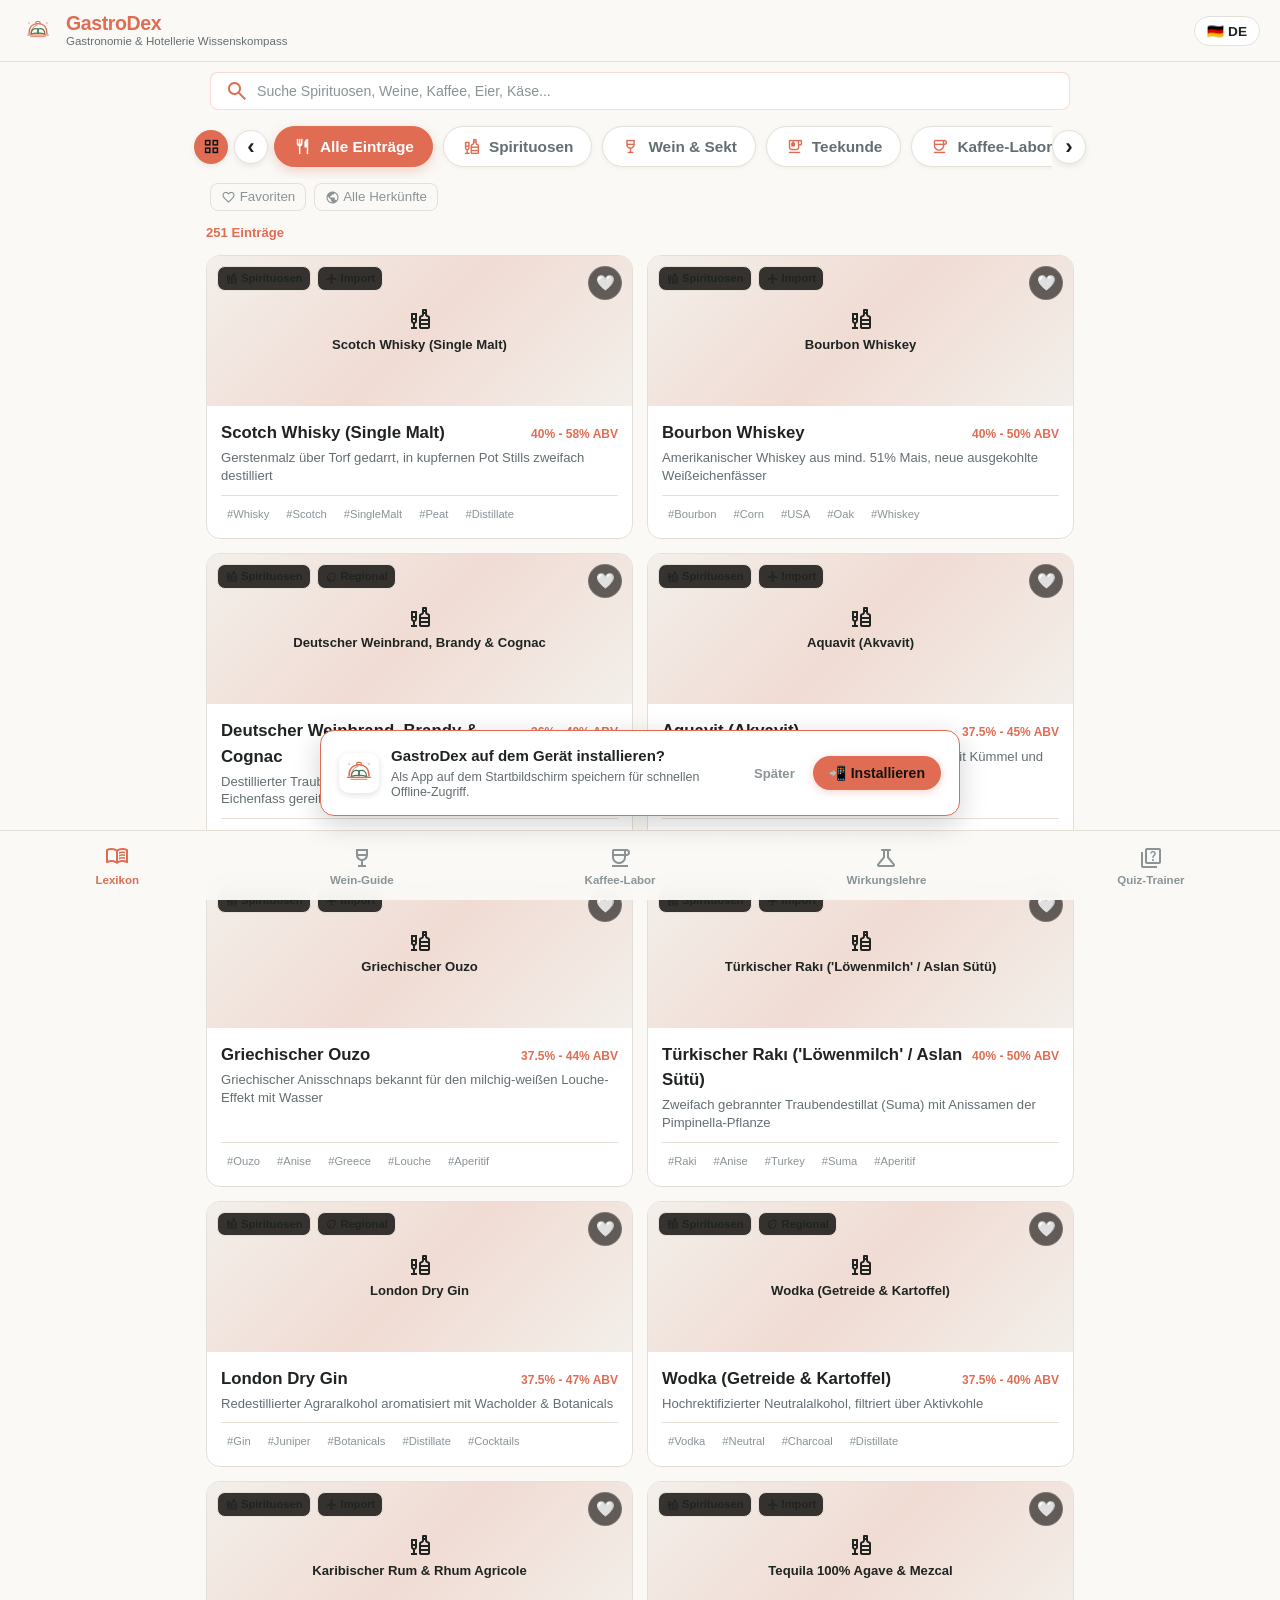
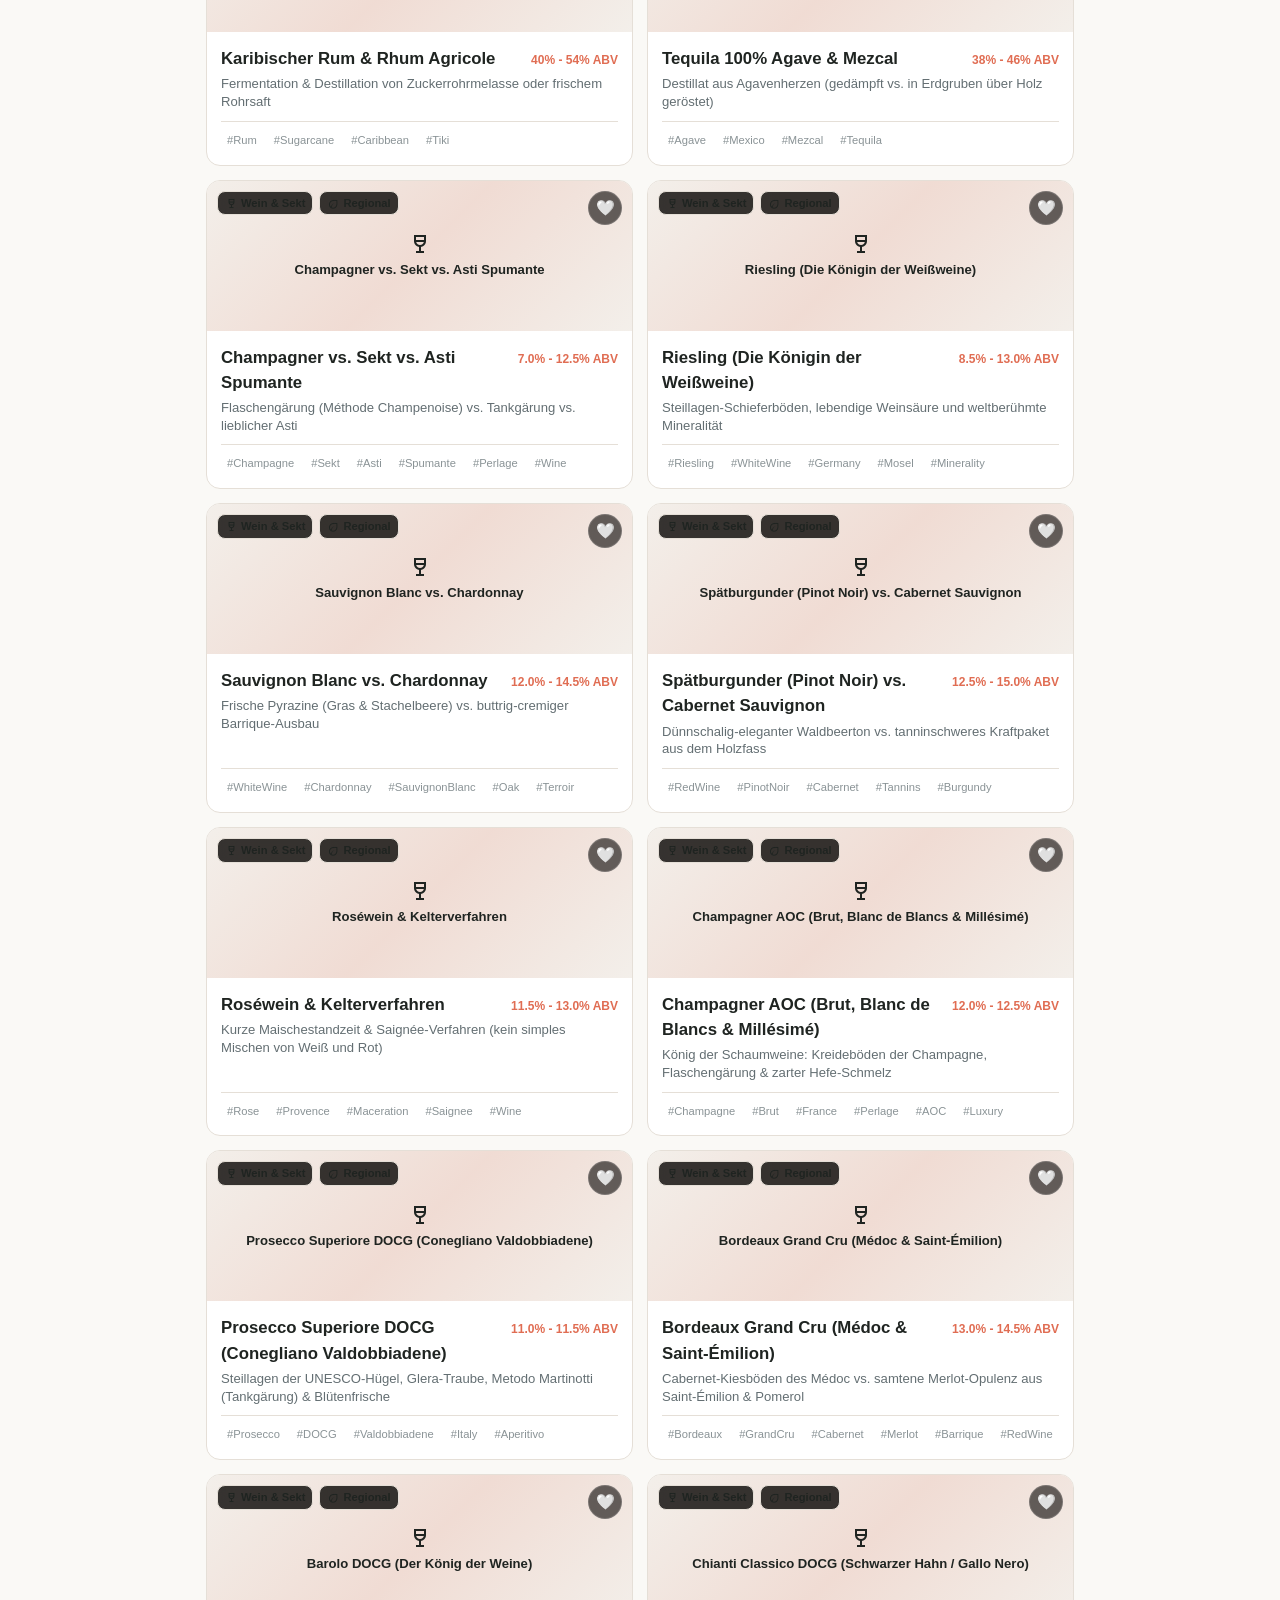
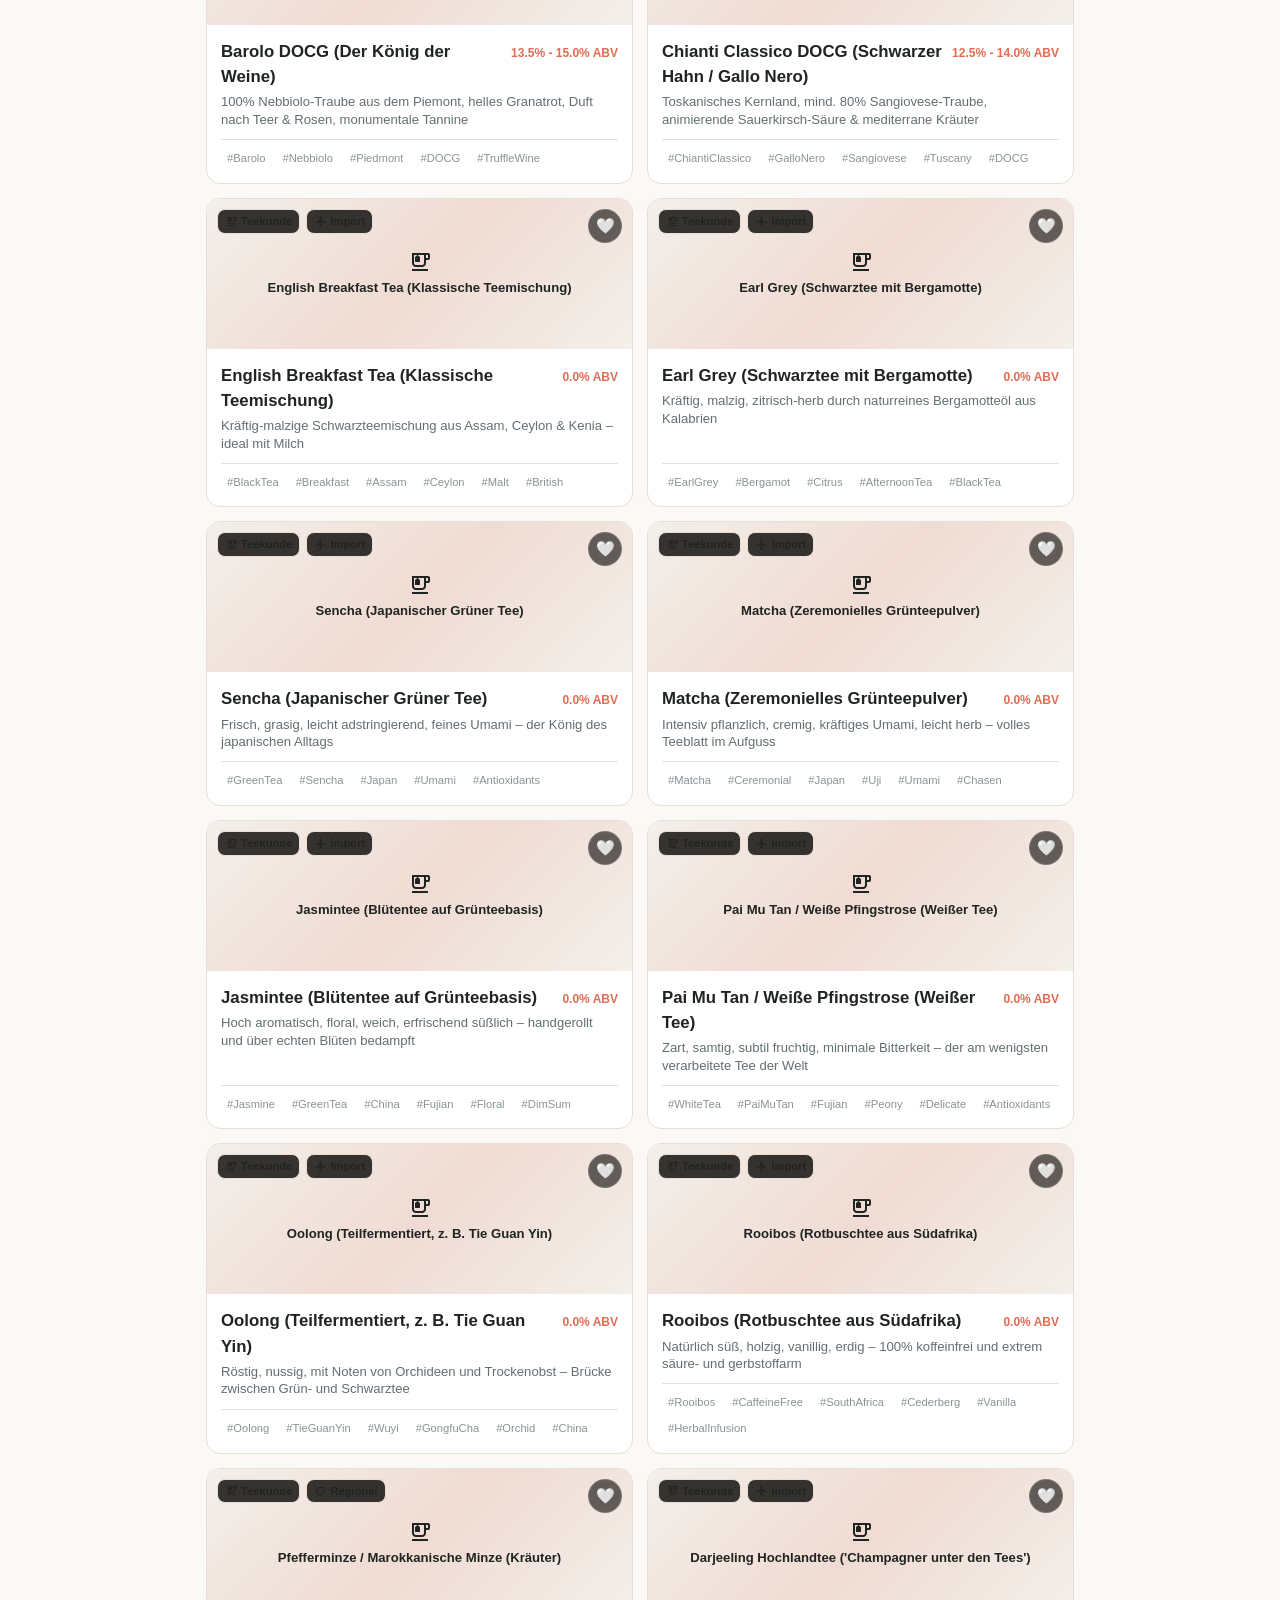
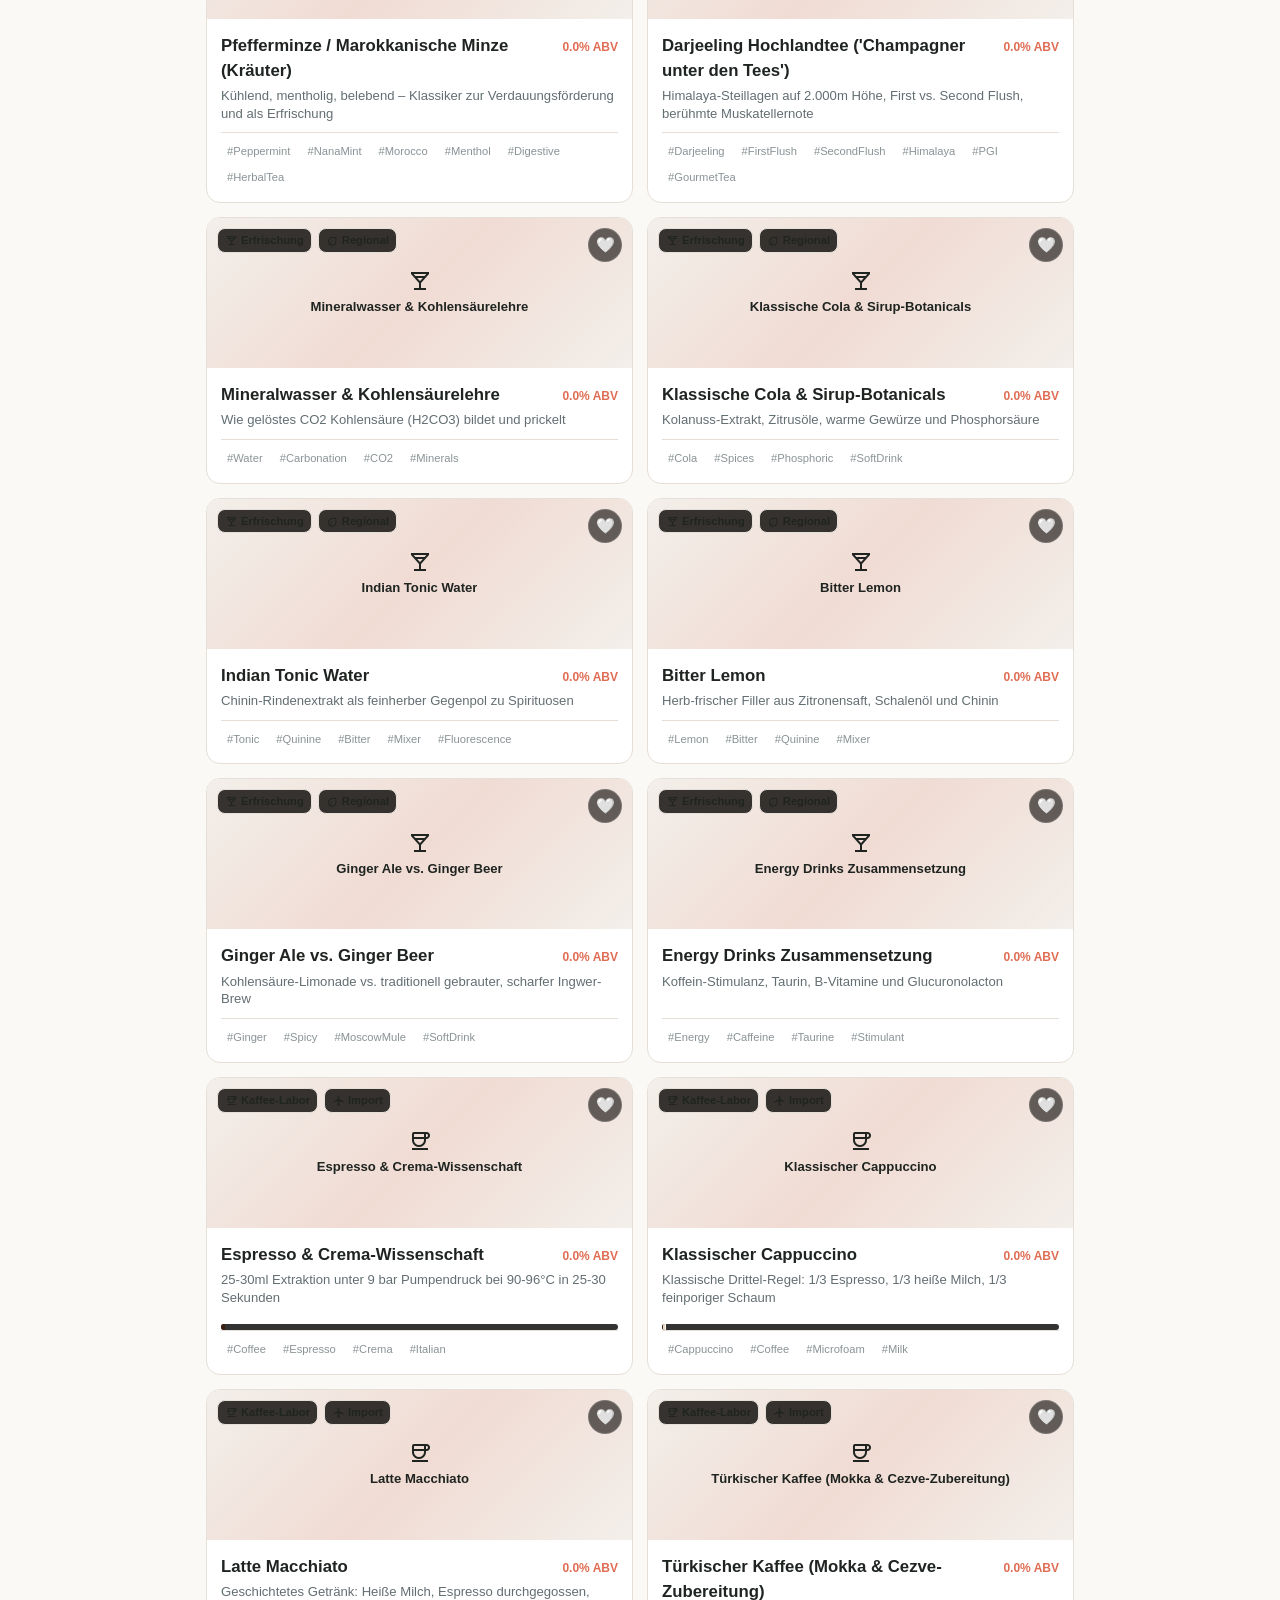
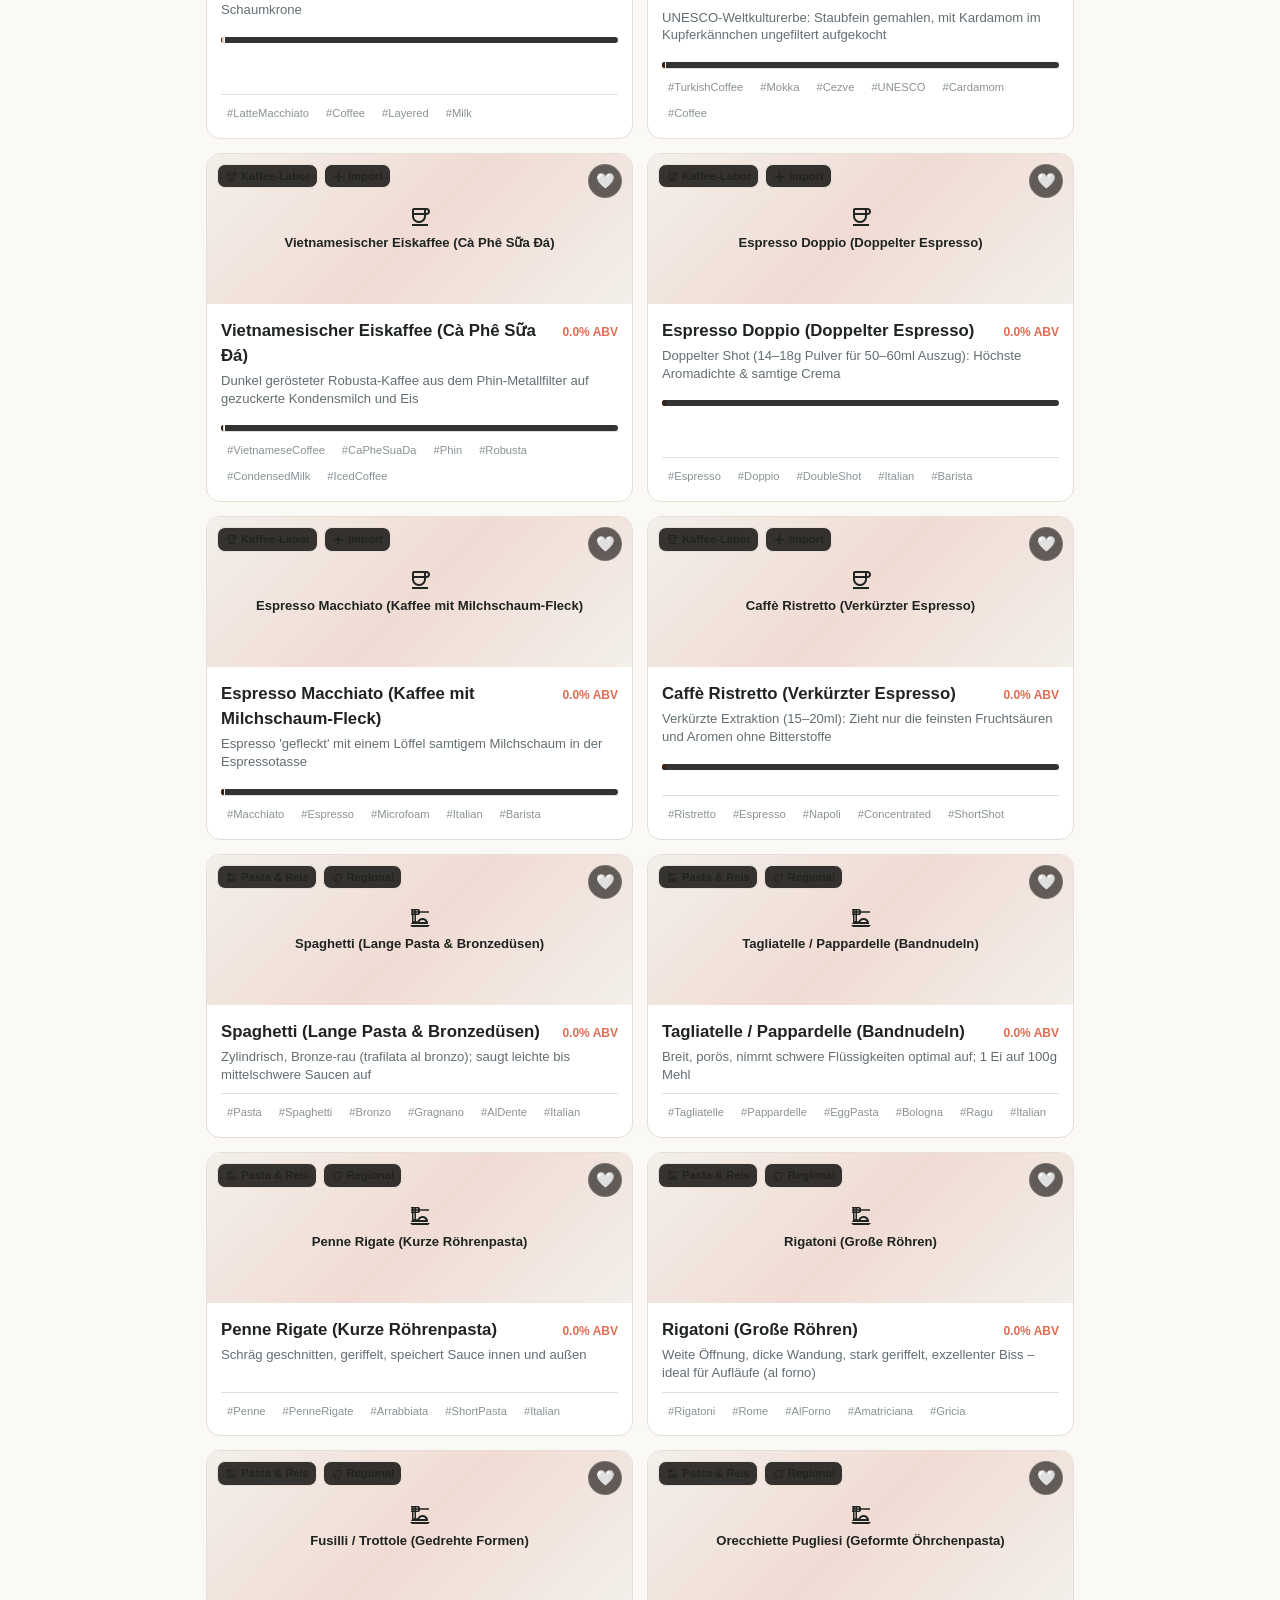
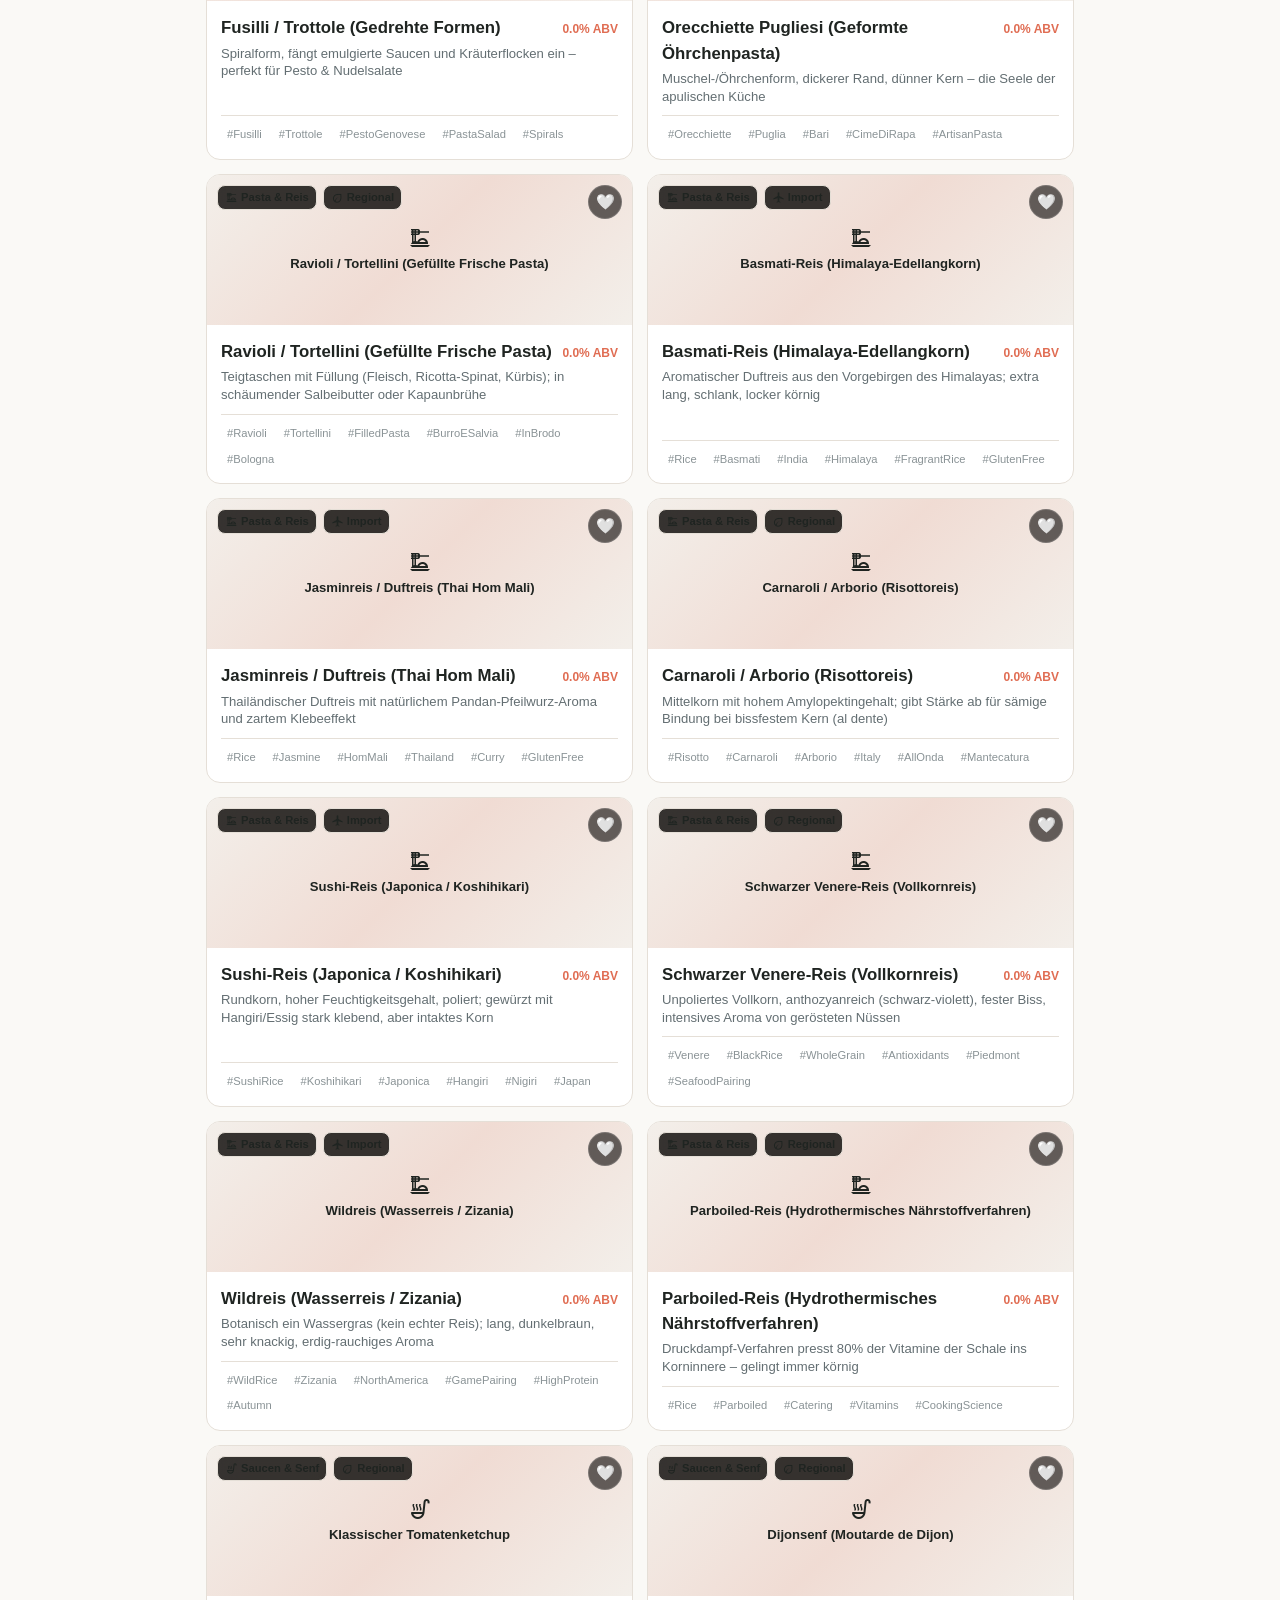
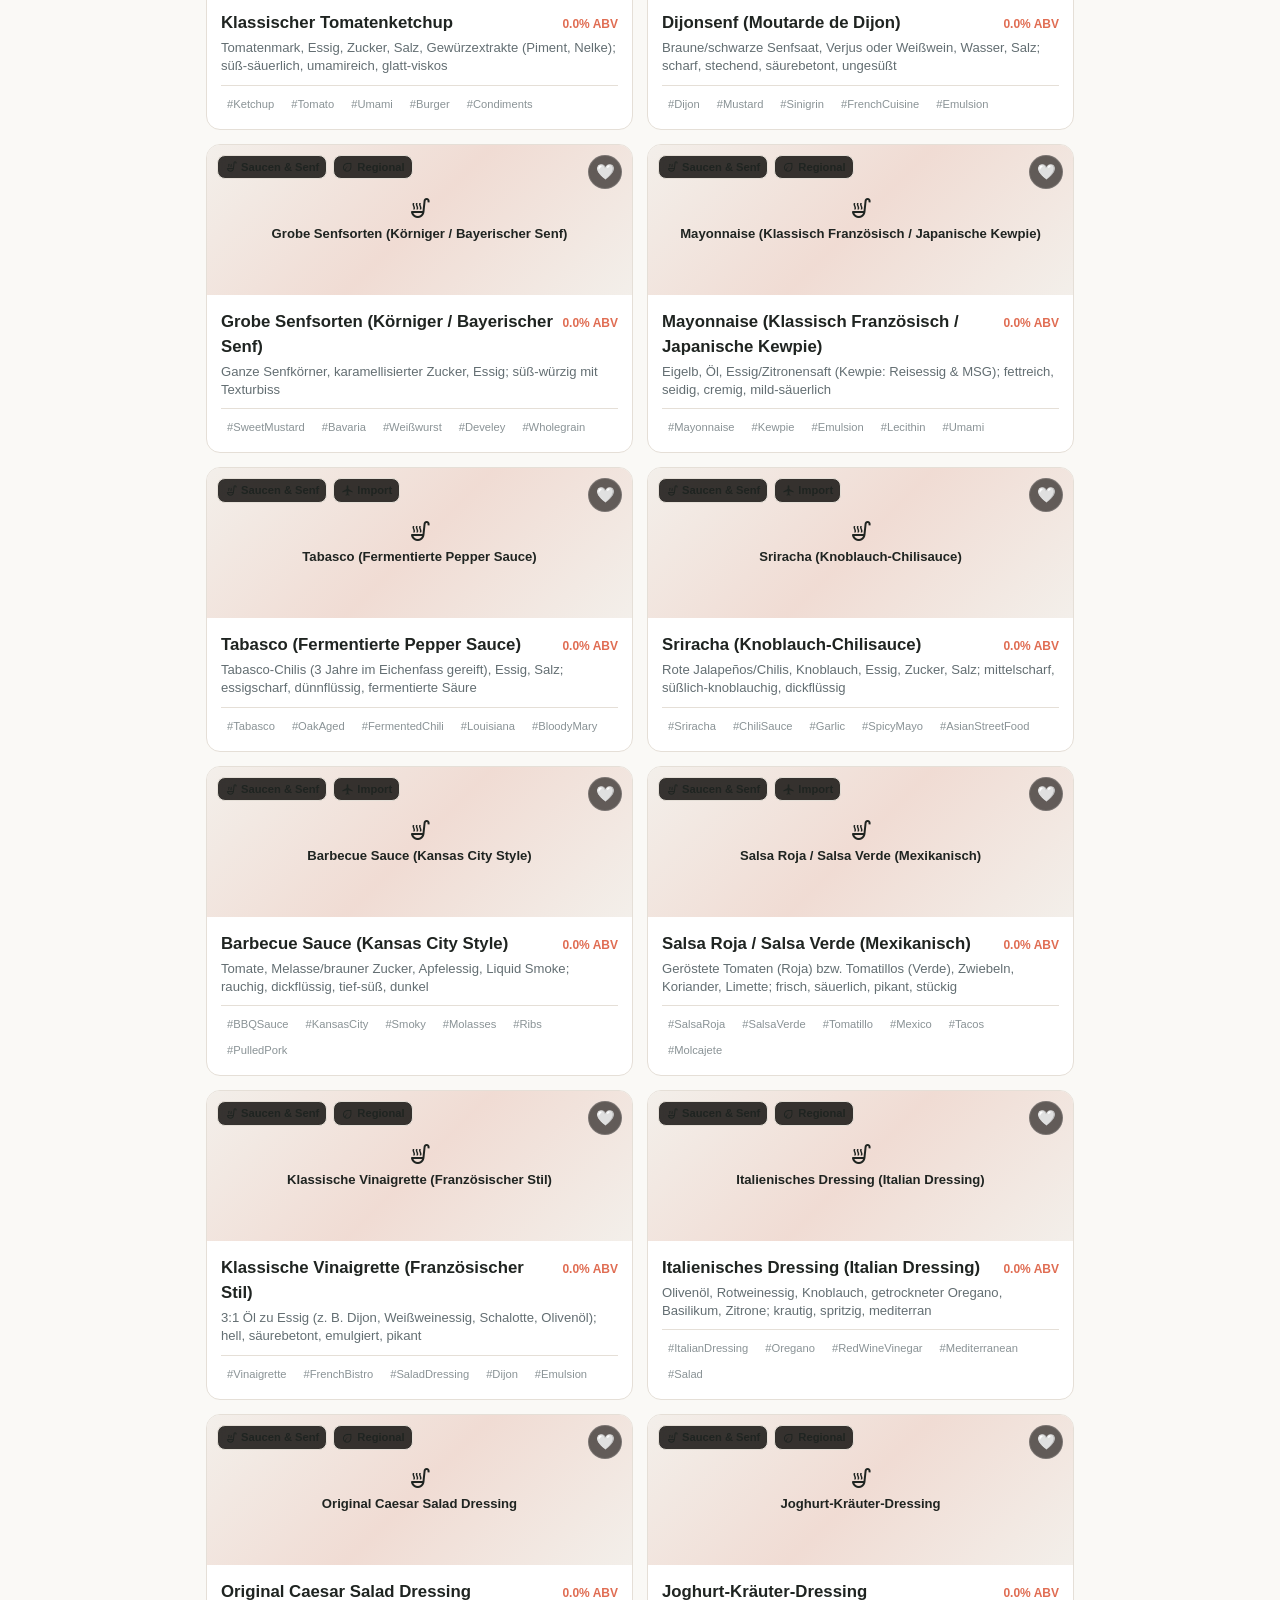
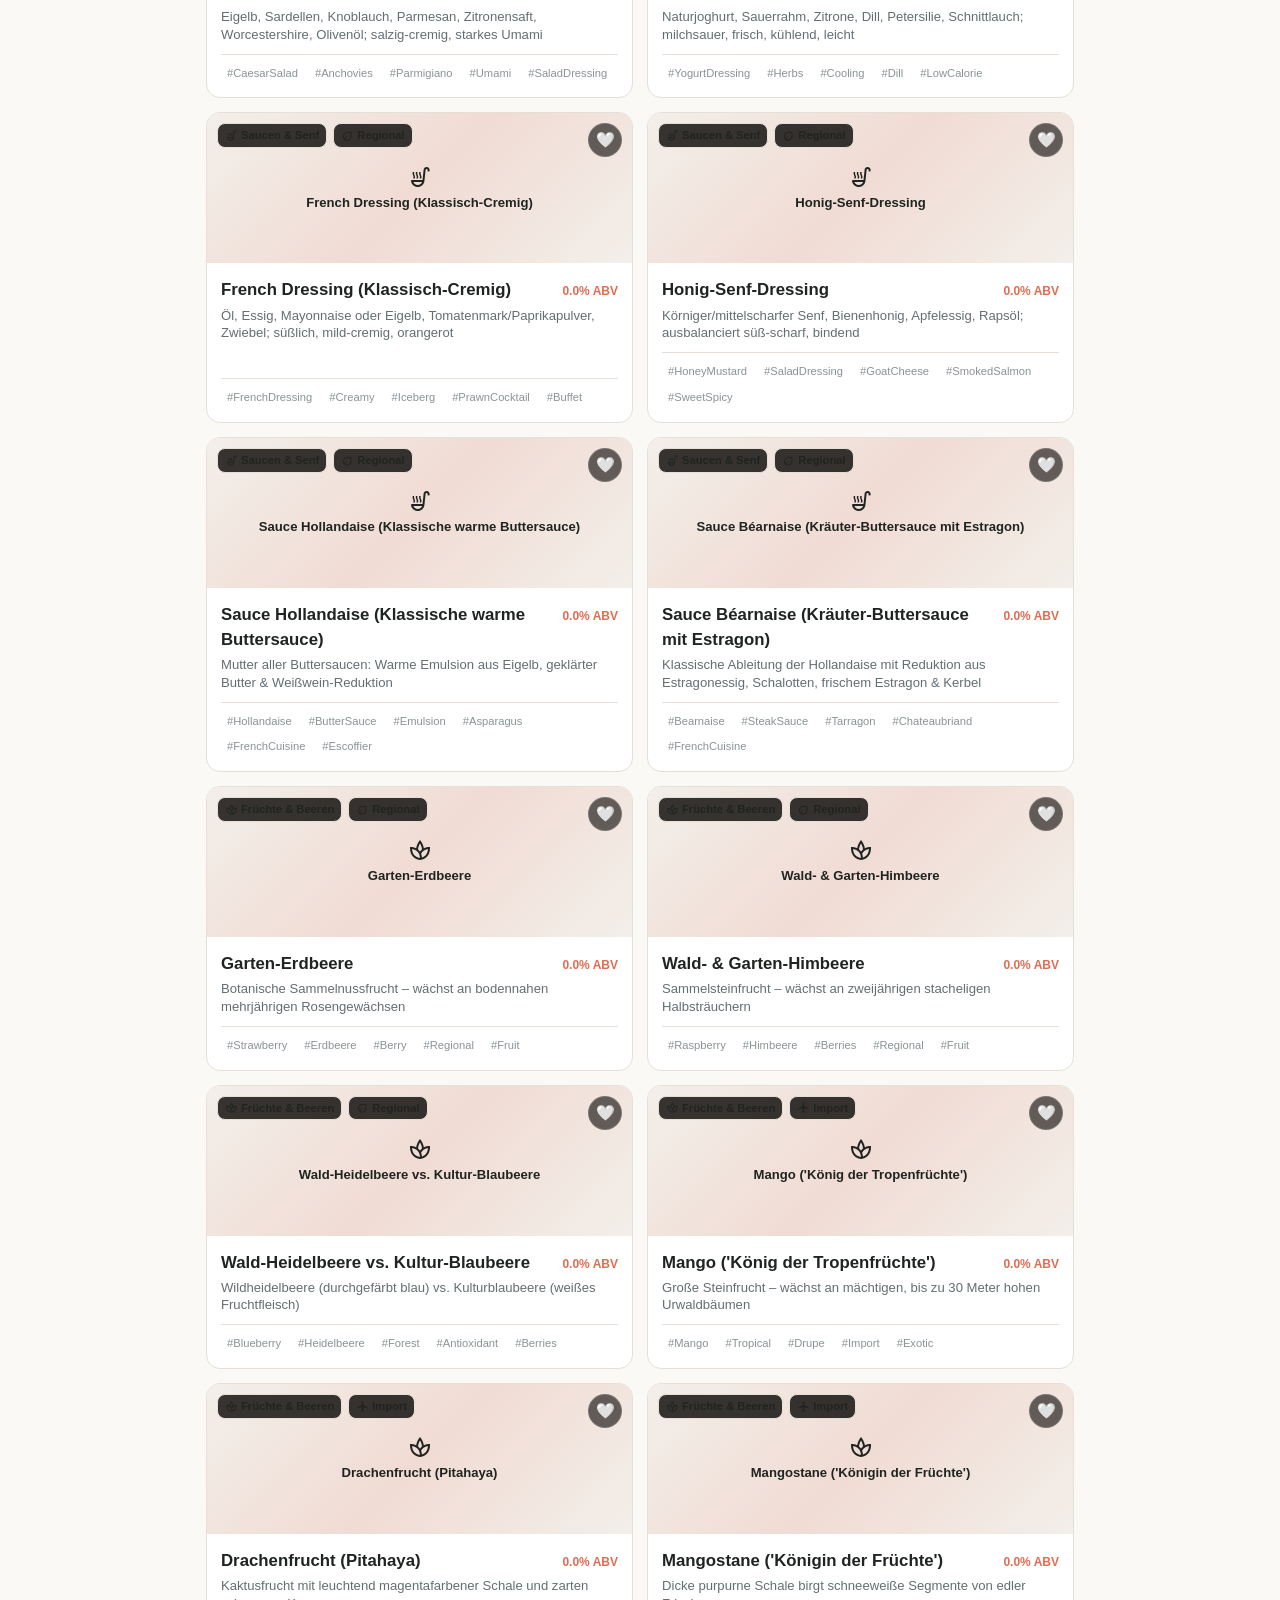
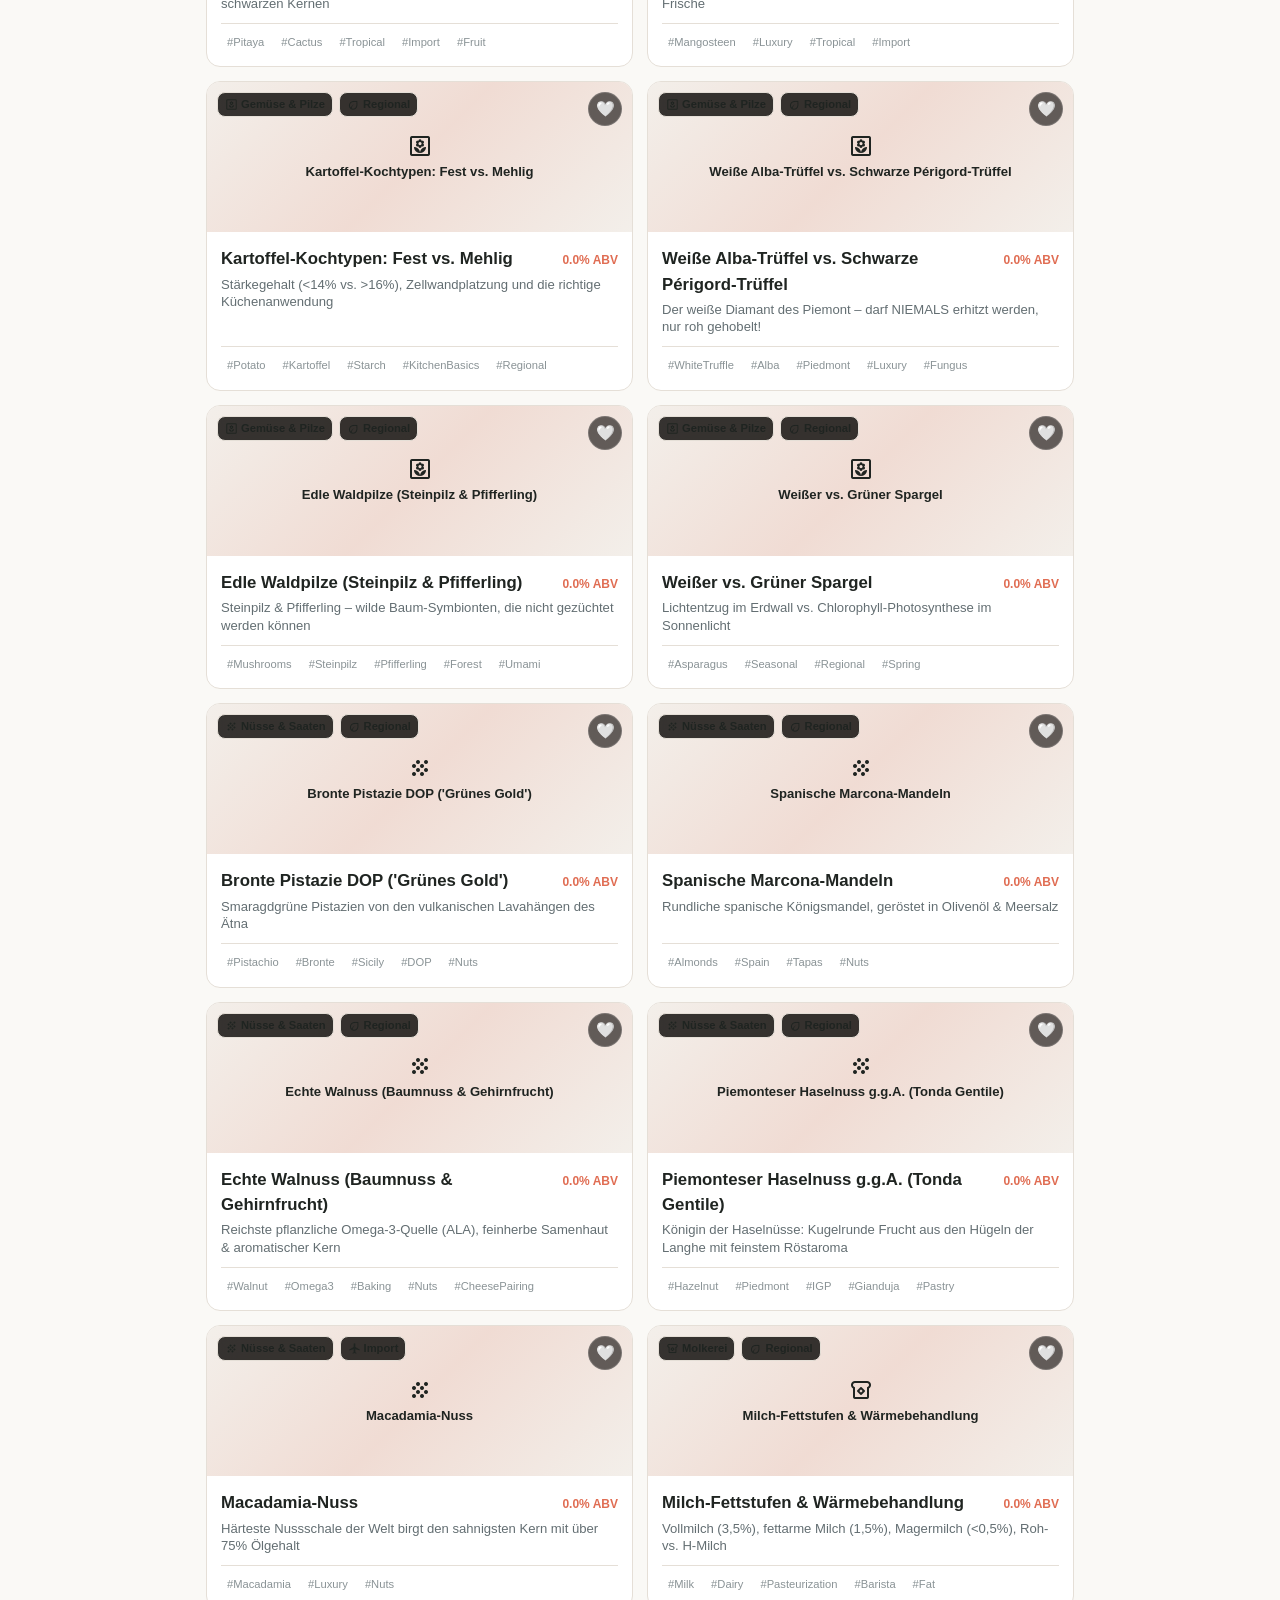
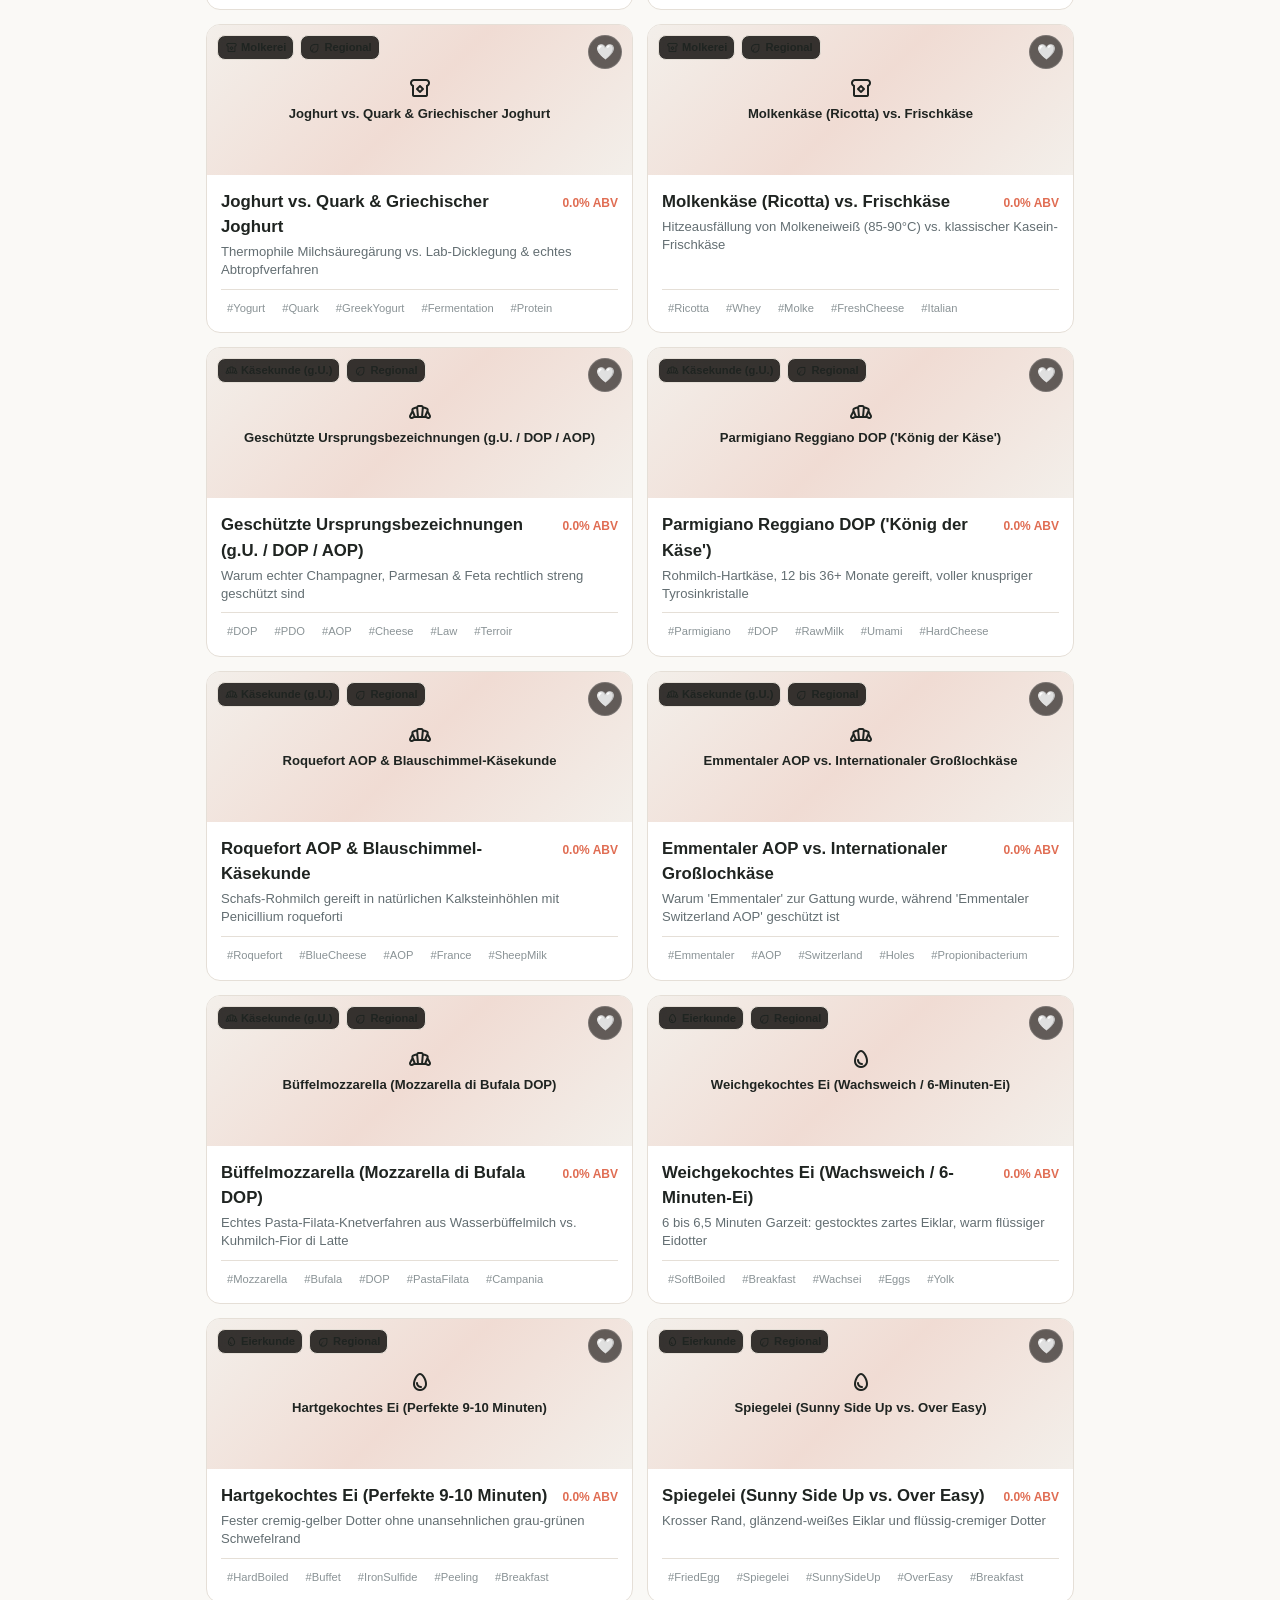
==== commit 76912a17: "refactor: update UI styling and category display - Enhance chip design with improved icons and typog" ====
--- a/pwa/index.html
+++ b/pwa/index.html
@@ -28,15 +28,11 @@
     <div class="brand">
       <img src="logo.svg" alt="GastroDex Logo" class="brand-logo" width="36" height="36" />
       <div class="brand-text">
-        <div style="display: flex; align-items: center; gap: 6px;">
-          <h1>GastroDex</h1>
-          <span class="badge-edu">EDU</span>
-        </div>
+        <h1>GastroDex</h1>
         <p class="brand-subtitle" id="topBarSubtitle">Das Gastronomie Quiz & Lexikon</p>
       </div>
     </div>
     <div class="top-actions">
-      <a href="admin.html" class="btn-lang" style="text-decoration: none; margin-right: 6px; background: rgba(224, 109, 83, 0.15); border-color: var(--accent-gold); font-size: 0.8rem;">🛠️ Web Admin</a>
       <button class="btn-lang" id="langToggleBtn" onclick="toggleLanguage()">🇩🇪 DE</button>
     </div>
   </header>
@@ -52,7 +48,7 @@
 
     <!-- Category Chips with Scroll Arrows & Quick-Grid Button -->
     <div class="category-scroll-wrapper">
-      <button class="cat-nav-btn cat-grid-btn" onclick="openCategoryGridModal()" title="Kategorie-Schnellauswahl (21)" aria-label="Kategorie-Übersicht">
+      <button class="cat-nav-btn cat-grid-btn" onclick="openCategoryGridModal()" title="Kategorie-Schnellauswahl (24)" aria-label="Kategorie-Übersicht">
         <span class="material-symbols-outlined" style="font-size: 19px;">grid_view</span>
       </button>
       <button class="cat-nav-btn cat-nav-left" onclick="scrollCategories(-240)" aria-label="Zurück">‹</button>
@@ -446,12 +442,12 @@
       <div style="display: flex; justify-content: space-between; align-items: center; margin-bottom: 14px;">
         <h3 style="font-size: 1.15rem; font-weight: 800; color: var(--accent-gold); display: flex; align-items: center; gap: 8px;">
           <span class="material-symbols-outlined">grid_view</span>
-          Kategorie-Schnellauswahl (21)
+          Kategorie-Schnellauswahl (24)
         </h3>
         <button class="modal-close-btn" onclick="closeCategoryGridModal()">×</button>
       </div>
       <p style="font-size: 0.85rem; color: var(--text-secondary); margin-bottom: 12px;">
-        Wähle direkt eine der 21 Fachkategorien aus der Gastronomie-Wissensdatenbank:
+        Wähle direkt eine der 24 Fachkategorien aus der Gastronomie-Wissensdatenbank:
       </p>
       <div id="categoryGridContainer" style="display: grid; grid-template-columns: repeat(auto-fill, minmax(130px, 1fr)); gap: 8px; overflow-y: auto; padding-right: 4px; max-height: 55vh;">
         <!-- Injected via renderCategoryGrid() in app.js -->
@@ -459,6 +455,39 @@
       <div style="margin-top: 14px; text-align: right;">
         <button class="btn-primary" style="padding: 8px 16px; font-size: 0.85rem;" onclick="closeCategoryGridModal()">Fertig</button>
       </div>
+    </div>
+  </div>
+
+  <!-- PWA INSTALL PROMPT BANNER & MODAL -->
+  <div id="pwaInstallBanner" class="pwa-install-banner" style="display: none;">
+    <div class="pwa-install-content">
+      <img src="logo.svg" alt="App Icon" class="pwa-install-icon" width="38" height="38" />
+      <div class="pwa-install-text">
+        <strong id="pwaInstallTitle">GastroDex installieren?</strong>
+        <span id="pwaInstallSub">Als Web-App auf dem Homescreen speichern für blitzschnellen Offline-Zugriff.</span>
+      </div>
+    </div>
+    <div class="pwa-install-actions">
+      <button class="pwa-btn-dismiss" onclick="dismissInstallPrompt()">Später</button>
+      <button class="pwa-btn-install" id="pwaInstallBtn" onclick="triggerPwaInstall()">📲 Installieren</button>
+    </div>
+  </div>
+
+  <!-- iOS / Manual Add to Homescreen Modal -->
+  <div id="iosInstallModal" class="modal-overlay" onclick="closeIosInstallModal(event)">
+    <div class="modal-card" style="max-width: 480px; text-align: center; padding: 24px 20px;">
+      <div style="font-size: 2.2rem; margin-bottom: 8px;">📲</div>
+      <h3 style="font-size: 1.2rem; font-weight: 800; color: var(--accent-gold); margin-bottom: 8px;">
+        Zum Startbildschirm hinzufügen
+      </h3>
+      <p style="font-size: 0.88rem; color: var(--text-secondary); line-height: 1.5; margin-bottom: 16px;">
+        Nutze GastroDex wie eine echte App direkt auf deinem Smartphone:
+      </p>
+      <div style="background: var(--bg-surface-variant); padding: 14px; border-radius: var(--radius-md); text-align: left; font-size: 0.86rem; color: var(--text-primary); margin-bottom: 18px; border: 1px solid var(--border-subtle);">
+        <p style="margin-bottom: 8px;">1. Im Browser auf das <strong>Teilen-Symbol</strong> <span style="font-size: 1.1rem; vertical-align: middle;">⎋</span> (iOS Safari) oder die <strong>Drei Punkte</strong> <strong>⋮</strong> (Chrome/Android) tippen.</p>
+        <p>2. Wähle <strong>„Zum Home-Bildschirm“</strong> bzw. <strong>„App installieren“</strong> aus.</p>
+      </div>
+      <button class="btn-primary" style="width: 100%; padding: 10px;" onclick="closeIosInstallModal()">Verstanden</button>
     </div>
   </div>
 
--- a/pwa/style.css
+++ b/pwa/style.css
@@ -39,7 +39,7 @@
   --radius-md: 14px;
   --radius-lg: 20px;
   --radius-full: 9999px;
-  --font-family: -apple-system, BlinkMacSystemFont, "Segoe UI", Roboto, Helvetica, Arial, sans-serif;
+  --font-family: 'Plus Jakarta Sans', -apple-system, BlinkMacSystemFont, "Segoe UI", Roboto, Helvetica, Arial, sans-serif;
 }
 
 * {
@@ -274,17 +274,26 @@
   background: var(--bg-surface);
   border: 1.5px solid var(--border-subtle);
   color: var(--text-secondary);
-  padding: 12px 20px;
+  padding: 10px 18px;
   border-radius: var(--radius-full);
-  font-size: 1.02rem;
-  font-weight: 700;
+  font-size: 0.96rem;
+  font-weight: 600;
   white-space: nowrap;
   cursor: pointer;
   display: flex;
   align-items: center;
   gap: 8px;
   transition: all 0.2s cubic-bezier(0.4, 0, 0.2, 1);
-  box-shadow: 0 2px 6px rgba(0, 0, 0, 0.25);
+  box-shadow: 0 1px 4px rgba(0, 0, 0, 0.05);
+}
+
+.chip .chip-icon {
+  font-size: 19px;
+  color: var(--accent-gold);
+  display: inline-flex;
+  align-items: center;
+  justify-content: center;
+  transition: color 0.2s;
 }
 
 .chip:hover {
@@ -295,10 +304,14 @@
 
 .chip.active {
   background: var(--accent-gold);
-  color: #141210;
+  color: #FFFFFF;
   border-color: var(--accent-gold);
-  font-weight: 800;
-  box-shadow: 0 4px 12px rgba(212, 175, 55, 0.35);
+  font-weight: 700;
+  box-shadow: 0 4px 12px rgba(224, 109, 83, 0.28);
+}
+
+.chip.active .chip-icon {
+  color: #FFFFFF;
 }
 
 /* SUB FILTERS */
@@ -998,3 +1011,123 @@
   min-height: 80px;
   resize: vertical;
 }
+
+/* PWA INSTALL PROMPT BANNER */
+.pwa-install-banner {
+  position: fixed;
+  bottom: 84px;
+  left: 50%;
+  transform: translateX(-50%);
+  width: calc(100% - 32px);
+  max-width: 640px;
+  background: var(--bg-surface);
+  border: 1.5px solid var(--accent-gold);
+  border-radius: var(--radius-md);
+  padding: 14px 18px;
+  box-shadow: 0 8px 28px rgba(0, 0, 0, 0.18);
+  display: flex;
+  align-items: center;
+  justify-content: space-between;
+  gap: 14px;
+  z-index: 1000;
+  animation: slideUpPrompt 0.3s cubic-bezier(0.16, 1, 0.3, 1);
+}
+
+@keyframes slideUpPrompt {
+  from {
+    transform: translate(-50%, 40px);
+    opacity: 0;
+  }
+  to {
+    transform: translate(-50%, 0);
+    opacity: 1;
+  }
+}
+
+.pwa-install-content {
+  display: flex;
+  align-items: center;
+  gap: 12px;
+  flex: 1;
+}
+
+.pwa-install-icon {
+  width: 40px;
+  height: 40px;
+  border-radius: 10px;
+  flex-shrink: 0;
+  box-shadow: 0 2px 6px rgba(0, 0, 0, 0.12);
+}
+
+.pwa-install-text {
+  display: flex;
+  flex-direction: column;
+  gap: 2px;
+}
+
+.pwa-install-text strong {
+  font-size: 0.94rem;
+  font-weight: 800;
+  color: var(--text-primary);
+}
+
+.pwa-install-text span {
+  font-size: 0.78rem;
+  color: var(--text-secondary);
+  line-height: 1.25;
+}
+
+.pwa-install-actions {
+  display: flex;
+  align-items: center;
+  gap: 8px;
+  flex-shrink: 0;
+}
+
+.pwa-btn-dismiss {
+  background: transparent;
+  border: none;
+  color: var(--text-muted);
+  font-size: 0.82rem;
+  font-weight: 600;
+  cursor: pointer;
+  padding: 6px 10px;
+  border-radius: var(--radius-sm);
+  transition: color 0.15s;
+}
+
+.pwa-btn-dismiss:hover {
+  color: var(--text-primary);
+}
+
+.pwa-btn-install {
+  background: var(--accent-gold);
+  color: #141210;
+  border: none;
+  font-size: 0.88rem;
+  font-weight: 800;
+  padding: 9px 16px;
+  border-radius: var(--radius-full);
+  cursor: pointer;
+  box-shadow: 0 2px 8px rgba(224, 109, 83, 0.3);
+  transition: transform 0.15s, filter 0.15s;
+}
+
+.pwa-btn-install:hover {
+  transform: translateY(-1px);
+  filter: brightness(1.08);
+}
+
+@media (max-width: 560px) {
+  .pwa-install-banner {
+    flex-direction: column;
+    align-items: stretch;
+    bottom: 78px;
+    padding: 12px 14px;
+    gap: 10px;
+  }
+  .pwa-install-actions {
+    justify-content: flex-end;
+  }
+}
+
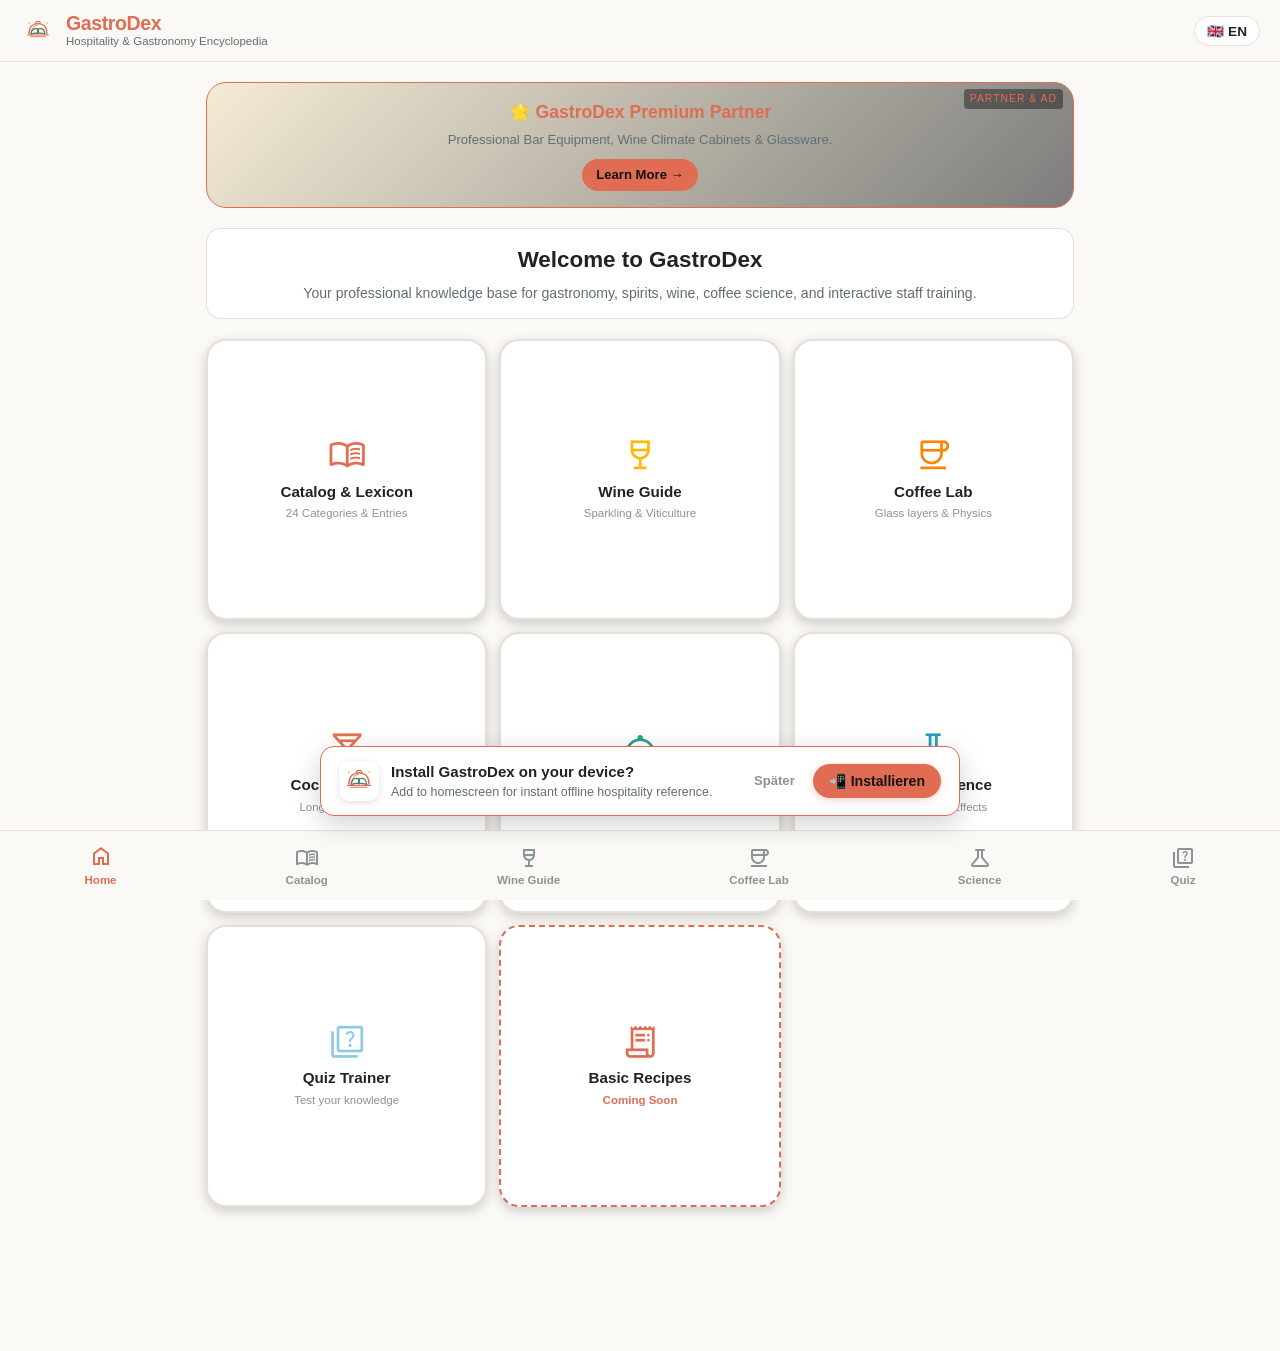
==== commit 064b8e06: "feat: implement homescreen and update UI/UX - Add home dashboard with partner banner - Update catalo" ====
--- a/pwa/index.html
+++ b/pwa/index.html
@@ -37,13 +37,98 @@
     </div>
   </header>
 
+  <!-- PANE 0: HOMESCREEN -->
+  <main id="pane-home" class="tab-pane active">
+    <div class="container" style="padding-top: 20px; padding-bottom: 30px;">
+      
+      <!-- Werbebanner / Partner Banner Slot -->
+      <div style="background: linear-gradient(135deg, rgba(212, 160, 23, 0.15), rgba(42, 42, 42, 0.6)); border: 1px solid var(--accent-gold); border-radius: var(--radius-lg); padding: 16px; margin-bottom: 20px; text-align: center; position: relative;">
+        <span style="position: absolute; top: 6px; right: 10px; font-size: 0.65rem; text-transform: uppercase; letter-spacing: 1px; color: var(--accent-gold); background: rgba(0,0,0,0.4); padding: 2px 6px; border-radius: 4px;">Partner & Ad</span>
+        <div style="font-size: 1.1rem; font-weight: 800; color: var(--accent-gold); margin-bottom: 4px;">🌟 GastroDex Premium Partner</div>
+        <p style="font-size: 0.82rem; color: var(--text-secondary); margin-bottom: 10px;">Professional Bar Equipment, Wine Climate Cabinets & Glassware.</p>
+        <a href="https://example.com" target="_blank" style="display: inline-block; background: var(--accent-gold); color: #121212; font-weight: 700; font-size: 0.82rem; padding: 6px 14px; border-radius: 20px; text-decoration: none;">Learn More &rarr;</a>
+      </div>
+
+      <!-- Welcome Hero -->
+      <div class="detail-section" style="margin-bottom: 20px; text-align: center;">
+        <h2 style="font-size: 1.4rem; font-weight: 800; color: var(--text-primary); margin-bottom: 6px;">Welcome to GastroDex</h2>
+        <p style="font-size: 0.88rem; color: var(--text-secondary); line-height: 1.5;">
+          Your professional knowledge base for gastronomy, spirits, wine, coffee science, and interactive staff training.
+        </p>
+      </div>
+
+      <!-- Homescreen Navigation Grid (3 Columns, Square Buttons) -->
+      <div style="display: grid; grid-template-columns: repeat(3, 1fr); gap: 12px; margin-bottom: 24px;">
+        
+        <!-- Lexikon / Catalog -->
+        <div onclick="switchTab('catalog')" class="home-square-btn">
+          <span class="material-symbols-outlined" style="font-size: 2.4rem; color: var(--accent-gold); margin-bottom: 6px;">menu_book</span>
+          <h3 style="font-size: 0.95rem; font-weight: 800; color: var(--text-primary); margin-bottom: 2px;" id="homeCardCatalog">Catalog</h3>
+          <p style="font-size: 0.72rem; color: var(--text-muted);" id="homeCardCatalogSub">Products</p>
+        </div>
+
+        <!-- Wine Guide -->
+        <div onclick="switchTab('wine')" class="home-square-btn">
+          <span class="material-symbols-outlined" style="font-size: 2.4rem; color: #ffb703; margin-bottom: 6px;">wine_bar</span>
+          <h3 style="font-size: 0.95rem; font-weight: 800; color: var(--text-primary); margin-bottom: 2px;" id="homeCardWine">Wine Guide</h3>
+          <p style="font-size: 0.72rem; color: var(--text-muted);" id="homeCardWineSub">Sparkling & Wine</p>
+        </div>
+
+        <!-- Coffee Lab -->
+        <div onclick="switchTab('coffee')" class="home-square-btn">
+          <span class="material-symbols-outlined" style="font-size: 2.4rem; color: #fb8500; margin-bottom: 6px;">coffee</span>
+          <h3 style="font-size: 0.95rem; font-weight: 800; color: var(--text-primary); margin-bottom: 2px;" id="homeCardCoffee">Coffee Lab</h3>
+          <p style="font-size: 0.72rem; color: var(--text-muted);" id="homeCardCoffeeSub">Glass layers</p>
+        </div>
+
+        <!-- Cocktails & Longdrinks -->
+        <div onclick="switchTab('cocktails')" class="home-square-btn">
+          <span class="material-symbols-outlined" style="font-size: 2.4rem; color: #e76f51; margin-bottom: 6px;">local_bar</span>
+          <h3 style="font-size: 0.95rem; font-weight: 800; color: var(--text-primary); margin-bottom: 2px;" id="homeCardCocktails">Cocktails</h3>
+          <p style="font-size: 0.72rem; color: var(--text-muted);" id="homeCardCocktailsSub">Longdrinks & Bar</p>
+        </div>
+
+        <!-- Service & Tischkultur -->
+        <div onclick="switchTab('service')" class="home-square-btn">
+          <span class="material-symbols-outlined" style="font-size: 2.4rem; color: #2a9d8f; margin-bottom: 6px;">room_service</span>
+          <h3 style="font-size: 0.95rem; font-weight: 800; color: var(--text-primary); margin-bottom: 2px;" id="homeCardService">Service</h3>
+          <p style="font-size: 0.72rem; color: var(--text-muted);" id="homeCardServiceSub">Table setting</p>
+        </div>
+
+        <!-- Science & Alcohol -->
+        <div onclick="switchTab('science')" class="home-square-btn">
+          <span class="material-symbols-outlined" style="font-size: 2.4rem; color: #219ebc; margin-bottom: 6px;">science</span>
+          <h3 style="font-size: 0.95rem; font-weight: 800; color: var(--text-primary); margin-bottom: 2px;" id="homeCardScience">Science</h3>
+          <p style="font-size: 0.72rem; color: var(--text-muted);" id="homeCardScienceSub">Metabolism</p>
+        </div>
+
+        <!-- Quiz Trainer -->
+        <div onclick="switchTab('quiz')" class="home-square-btn">
+          <span class="material-symbols-outlined" style="font-size: 2.4rem; color: #8ecae6; margin-bottom: 6px;">quiz</span>
+          <h3 style="font-size: 0.95rem; font-weight: 800; color: var(--text-primary); margin-bottom: 2px;" id="homeCardQuiz">Quiz</h3>
+          <p style="font-size: 0.72rem; color: var(--text-muted);" id="homeCardQuizSub">Staff training</p>
+        </div>
+
+        <!-- Basic Recipes -->
+        <div onclick="openInPreparationModal('Basic Recipes / Rezepte')" class="home-square-btn" style="border: 2px dashed var(--accent-gold);">
+          <span class="material-symbols-outlined" style="font-size: 2.4rem; color: var(--accent-gold); margin-bottom: 6px;">receipt_long</span>
+          <h3 style="font-size: 0.95rem; font-weight: 800; color: var(--text-primary); margin-bottom: 2px;" id="homeCardRecipes">Recipes</h3>
+          <p style="font-size: 0.72rem; color: var(--accent-gold); font-weight: 700;" id="homeCardRecipesSub">In Vorbereitung</p>
+        </div>
+
+      </div>
+
+    </div>
+  </main>
+
   <!-- PANE 1: CATALOG / LEXIKON -->
-  <main id="pane-catalog" class="tab-pane active">
+  <main id="pane-catalog" class="tab-pane">
     <div class="hero-search-area">
       <div class="search-box">
         <span class="search-icon material-symbols-outlined">search</span>
         <input type="text" id="searchInput" class="search-input" placeholder="Suche Spirituosen, Weine, Kaffee, Eier, Käse..." />
       </div>
+      <div id="searchHistoryContainer" style="display: none; gap: 6px; flex-wrap: wrap; margin-top: 8px; padding: 0 16px;"></div>
     </div>
 
     <!-- Category Chips with Scroll Arrows & Quick-Grid Button -->
@@ -176,6 +261,80 @@
     </div>
   </main>
 
+  <!-- PANE: COCKTAILS & LONGDRINKS -->
+  <main id="pane-cocktails" class="tab-pane">
+    <div class="container" style="padding-top: 16px;">
+      <div class="detail-section" style="margin-bottom: 16px;">
+        <h2 style="font-size: 1.25rem; font-weight: 800; color: var(--accent-gold); margin-bottom: 8px;">🍸 Cocktails, Longdrinks & Bar-Technik</h2>
+        <p style="font-size: 0.88rem; color: var(--text-secondary); line-height: 1.5;">
+          Klassische Bar-Rezepte, Highball-Balance, Eis-Physik und die grundlegenden Handgriffe professioneller Bartender.
+        </p>
+      </div>
+
+      <div class="detail-section" style="margin-bottom: 14px;">
+        <h3 class="detail-section-title">🧊 Eis-Physik & Glas-Kompensation</h3>
+        <p class="detail-section-text">
+          • <strong>Großes Eis vs. Schmelzwasser:</strong> Große Eiswürkel oder klare Eis-Chunks schmelzen extrem langsam, wodurch Longdrinks (z.B. Gin & Tonic) eiskalt bleiben, ohne verwässert zu werden.<br/>
+          • <strong>Glas-Vorkühlung:</strong> Ein vorgekühltes Ballonglas oder Tumbler verhindert den sofortigen Temperaturschock und hält Kohlensäure länger im Getränk.
+        </p>
+      </div>
+
+      <div class="detail-section" style="margin-bottom: 14px;">
+        <h3 class="detail-section-title">🍹 Klassische Longdrink-Standards</h3>
+        <p class="detail-section-text">
+          • <strong>Gin & Tonic:</strong> 5 cl Premium Gin, 150-200 ml Tonic Water, reichlich Eis, botanische Garnitur (Wacholder, Rosmarin oder Gurkenscheibe).<br/>
+          • <strong>Moscow Mule:</strong> 5 cl Wodka, 2 cl Limettensaft, 150 ml Ginger Beer, Gurkenscheibe & Minzzweig im Kupferbecher.<br/>
+          • <strong>Negroni:</strong> Zu gleichen Teilen (je 3 cl) Gin, Vermouth Rosso und Campari; auf Eis gerührt, mit Orangenzeste garniert.
+        </p>
+      </div>
+
+      <div class="detail-section">
+        <h3 class="detail-section-title">🥄 Rühren (Stir) vs. Schütteln (Shake)</h3>
+        <p class="detail-section-text">
+          • <strong>Rühren (Stir):</strong> Für Drinks aus reinen Spirituosen ohne Fruchtsaft oder Eier (z.B. Negroni, Martini, Old Fashioned). Verhindert Trübung und sorgt für seidige Textur.<br/>
+          • <strong>Schütteln (Shake):</strong> Für Zutaten mit Zitrusfrüchten, Eiern, Sahne oder Fruchtsirup (z.B. Sour, Daiquiri). Kühlt schnell und belüftet die Emulsion.
+        </p>
+      </div>
+    </div>
+  </main>
+
+  <!-- PANE: SERVICE & TISCHKULTUR -->
+  <main id="pane-service" class="tab-pane">
+    <div class="container" style="padding-top: 16px;">
+      <div class="detail-section" style="margin-bottom: 16px;">
+        <h2 style="font-size: 1.25rem; font-weight: 800; color: var(--accent-gold); margin-bottom: 8px;">🛎️ Service & Tischkultur (Non-Food & Etikette)</h2>
+        <p style="font-size: 0.88rem; color: var(--text-secondary); line-height: 1.5;">
+          Professionelles Eindecken, Serviettenfalttechniken, Besteck- und Gläserkunde sowie HACCP-Hygienestandards im Gastgewerbe.
+        </p>
+      </div>
+
+      <div class="detail-section" style="margin-bottom: 14px;">
+        <h3 class="detail-section-title">🍽️ Professionelle Tisch-Eindeckung (Gala vs. À la carte)</h3>
+        <p class="detail-section-text">
+          • <strong>Abstand zum Tischrand:</strong> Genormte 1 bis 2 cm (ca. zwei Daumenbreiten).<br/>
+          • <strong>Besteck-Logik:</strong> Von außen nach innen arbeiten. Der erste Gang liegt ganz außen. Gabeln links, Messer (Klinge nach innen) und Löffel rechts.<br/>
+          • <strong>Gläser-Anordnung:</strong> Oberhalb der Messerspitze platziert (Wasserglas als Basis, rechts daneben Weißwein- und Rotweinglas diagonal).
+        </p>
+      </div>
+
+      <div class="detail-section" style="margin-bottom: 14px;">
+        <h3 class="detail-section-title">🧻 Serviettenfalttechnik & Hygiene</h3>
+        <p class="detail-section-text">
+          • Stoffservietten dürfen im Service nur mit frisch gewaschenen, desinfizierten Händen oder Servierzange gefaltet werden.<br/>
+          • Klassische Formen: Bischofsmütze, Lotusblüte, Tafelspitz oder Bestecktasche für effizienten Serviceablauf.
+        </p>
+      </div>
+
+      <div class="detail-section">
+        <h3 class="detail-section-title">👥 Service-Etikette & Gastgeberschaft</h3>
+        <p class="detail-section-text">
+          • <strong>Servieren & Abräumen:</strong> Getränke und Speisen grundsätzlich von rechts einsetzen und von rechts abräumen (Ausnahme: Teller oft von links nach Wunsch des Hauses).<br/>
+          • <strong>Aufmerksamkeit:</strong> Gläser rechtzeitig nachschenken, leere Teller zügig nach dem letzten Gast abräumen.
+        </p>
+      </div>
+    </div>
+  </main>
+
   <!-- PANE 4: SCIENCE / WIRKUNGSLEHRE -->
   <main id="pane-science" class="tab-pane">
     <div class="container" style="padding-top: 16px;">
@@ -420,18 +579,6 @@
           <!-- Injected by JS -->
         </div>
 
-        <!-- Bar- & Lagerbestand -->
-        <div class="stock-stepper-box" id="detailStockBox">
-          <div>
-            <div style="font-size: 0.82rem; font-weight: 700; color: var(--text-primary);">Bar- & Lagerbestand</div>
-            <div id="detailLocation" style="font-size: 0.75rem; color: var(--text-muted);">Zentrallager</div>
-          </div>
-          <div style="display: flex; align-items: center; gap: 12px;">
-            <button class="stepper-btn" onclick="changeStockInDetail(-1)">−</button>
-            <span id="detailStockCount" class="stock-count-display">0</span>
-            <button class="stepper-btn" onclick="changeStockInDetail(1)">+</button>
-          </div>
-        </div>
       </div>
     </div>
   </div>
@@ -455,6 +602,18 @@
       <div style="margin-top: 14px; text-align: right;">
         <button class="btn-primary" style="padding: 8px 16px; font-size: 0.85rem;" onclick="closeCategoryGridModal()">Fertig</button>
       </div>
+    </div>
+  </div>
+
+  <!-- IN VORBEREITUNG MODAL -->
+  <div id="inPrepModal" class="modal-overlay" onclick="closeInPrepModal(event)">
+    <div class="modal-card" style="max-width: 420px; text-align: center; padding: 28px 20px;">
+      <div style="font-size: 2.5rem; margin-bottom: 8px;">🚧</div>
+      <h3 id="inPrepTitle" style="font-size: 1.2rem; font-weight: 800; color: var(--accent-gold); margin-bottom: 8px;">In Vorbereitung</h3>
+      <p id="inPrepText" style="font-size: 0.88rem; color: var(--text-secondary); line-height: 1.5; margin-bottom: 20px;">
+        Dieser Bereich wird aktuell für dich entwickelt und steht in Kürze zur Verfügung.
+      </p>
+      <button class="btn-primary" style="width: 100%; padding: 10px;" onclick="closeInPrepModal()">Verstanden</button>
     </div>
   </div>
 
@@ -493,25 +652,29 @@
 
   <!-- BOTTOM NAVIGATION -->
   <nav class="bottom-nav">
-    <button class="nav-item active" id="tab-catalog" onclick="switchTab('catalog')">
+    <button class="nav-item active" id="tab-home" onclick="switchTab('home')">
+      <span class="nav-item-icon material-symbols-outlined">home</span>
+      <span id="tabHomeLabel">Home</span>
+    </button>
+    <button class="nav-item" id="tab-catalog" onclick="switchTab('catalog')">
       <span class="nav-item-icon material-symbols-outlined">menu_book</span>
-      <span id="tabCatalogLabel">Lexikon</span>
+      <span id="tabCatalogLabel">Catalog</span>
     </button>
     <button class="nav-item" id="tab-wine" onclick="switchTab('wine')">
       <span class="nav-item-icon material-symbols-outlined">wine_bar</span>
-      <span id="tabWineLabel">Wein-Guide</span>
+      <span id="tabWineLabel">Wine Guide</span>
     </button>
     <button class="nav-item" id="tab-coffee" onclick="switchTab('coffee')">
       <span class="nav-item-icon material-symbols-outlined">coffee</span>
-      <span id="tabCoffeeLabel">Kaffee-Labor</span>
+      <span id="tabCoffeeLabel">Coffee Lab</span>
     </button>
     <button class="nav-item" id="tab-science" onclick="switchTab('science')">
       <span class="nav-item-icon material-symbols-outlined">science</span>
-      <span id="tabScienceLabel">Wirkung</span>
+      <span id="tabScienceLabel">Science</span>
     </button>
     <button class="nav-item" id="tab-quiz" onclick="switchTab('quiz')">
       <span class="nav-item-icon material-symbols-outlined">quiz</span>
-      <span id="tabQuizLabel">Quiz-Trainer</span>
+      <span id="tabQuizLabel">Quiz</span>
     </button>
   </nav>
 
--- a/pwa/style.css
+++ b/pwa/style.css
@@ -1131,3 +1131,26 @@
   }
 }
 
+/* SQUARE HOMESCREEN BUTTONS */
+.home-square-btn {
+  background: var(--bg-surface);
+  border: 2px solid var(--border-subtle);
+  border-radius: var(--radius-lg);
+  aspect-ratio: 1;
+  display: flex;
+  flex-direction: column;
+  justify-content: center;
+  align-items: center;
+  text-align: center;
+  padding: 14px;
+  cursor: pointer;
+  box-shadow: 0 4px 12px rgba(0,0,0,0.18);
+  transition: all 0.25s ease;
+}
+.home-square-btn:hover {
+  border-color: var(--accent-gold);
+  transform: translateY(-3px);
+  box-shadow: 0 6px 18px rgba(212, 160, 23, 0.28);
+}
+
+
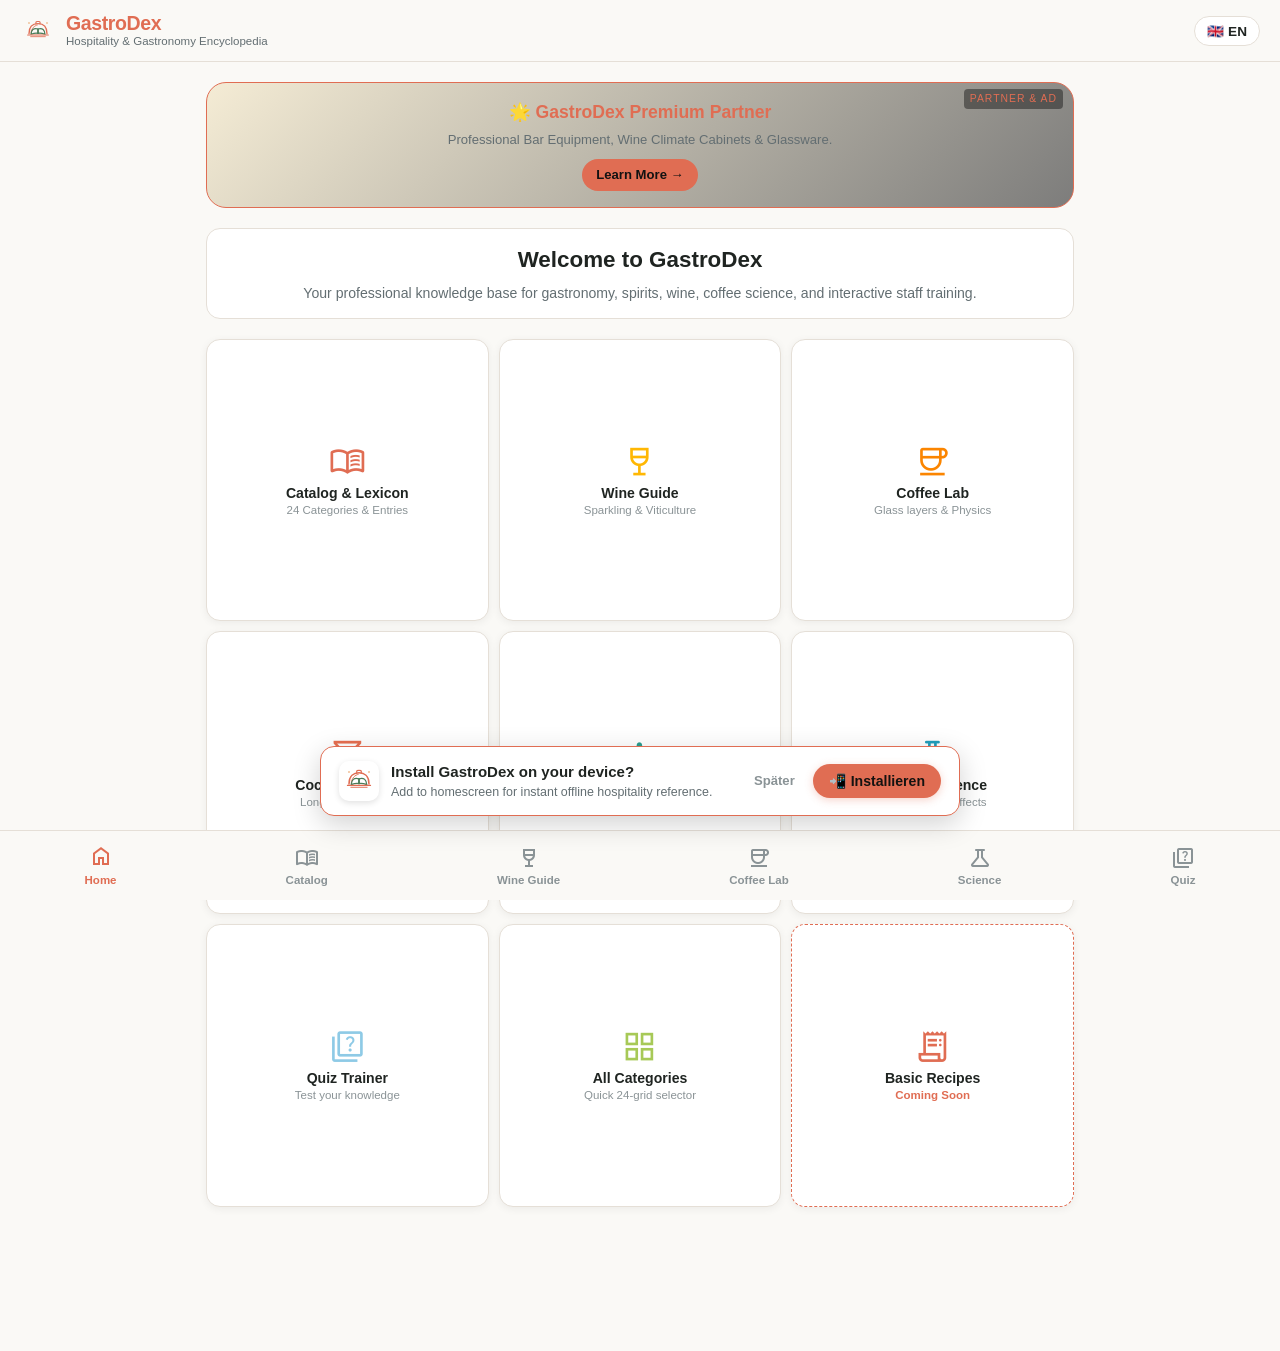
==== commit 4620f71b: "feat: update catalog data and improve UI layout - Increase item and category counts in catalog metad" ====
--- a/pwa/index.html
+++ b/pwa/index.html
@@ -51,72 +51,80 @@
 
       <!-- Welcome Hero -->
       <div class="detail-section" style="margin-bottom: 20px; text-align: center;">
-        <h2 style="font-size: 1.4rem; font-weight: 800; color: var(--text-primary); margin-bottom: 6px;">Welcome to GastroDex</h2>
-        <p style="font-size: 0.88rem; color: var(--text-secondary); line-height: 1.5;">
-          Your professional knowledge base for gastronomy, spirits, wine, coffee science, and interactive staff training.
+        <h2 style="font-size: 1.4rem; font-weight: 800; color: var(--text-primary); margin-bottom: 6px;" id="homeWelcomeTitle">Willkommen bei GastroDex</h2>
+        <p style="font-size: 0.88rem; color: var(--text-secondary); line-height: 1.5;" id="homeWelcomeSub">
+          Dein professioneller Wissenskompass für Bar, Gastronomie, Weinkunde, Kaffee-Labor und Team-Schulungen.
         </p>
       </div>
 
-      <!-- Homescreen Navigation Grid (3 Columns, Square Buttons) -->
-      <div style="display: grid; grid-template-columns: repeat(3, 1fr); gap: 12px; margin-bottom: 24px;">
+      <!-- Homescreen Navigation Grid (3x3 Responsive Square Grid, Perfectly Scaled) -->
+      <div class="home-nav-grid">
         
-        <!-- Lexikon / Catalog -->
-        <div onclick="switchTab('catalog')" class="home-square-btn">
-          <span class="material-symbols-outlined" style="font-size: 2.4rem; color: var(--accent-gold); margin-bottom: 6px;">menu_book</span>
-          <h3 style="font-size: 0.95rem; font-weight: 800; color: var(--text-primary); margin-bottom: 2px;" id="homeCardCatalog">Catalog</h3>
-          <p style="font-size: 0.72rem; color: var(--text-muted);" id="homeCardCatalogSub">Products</p>
-        </div>
-
-        <!-- Wine Guide -->
-        <div onclick="switchTab('wine')" class="home-square-btn">
-          <span class="material-symbols-outlined" style="font-size: 2.4rem; color: #ffb703; margin-bottom: 6px;">wine_bar</span>
-          <h3 style="font-size: 0.95rem; font-weight: 800; color: var(--text-primary); margin-bottom: 2px;" id="homeCardWine">Wine Guide</h3>
-          <p style="font-size: 0.72rem; color: var(--text-muted);" id="homeCardWineSub">Sparkling & Wine</p>
-        </div>
-
-        <!-- Coffee Lab -->
-        <div onclick="switchTab('coffee')" class="home-square-btn">
-          <span class="material-symbols-outlined" style="font-size: 2.4rem; color: #fb8500; margin-bottom: 6px;">coffee</span>
-          <h3 style="font-size: 0.95rem; font-weight: 800; color: var(--text-primary); margin-bottom: 2px;" id="homeCardCoffee">Coffee Lab</h3>
-          <p style="font-size: 0.72rem; color: var(--text-muted);" id="homeCardCoffeeSub">Glass layers</p>
-        </div>
-
-        <!-- Cocktails & Longdrinks -->
-        <div onclick="switchTab('cocktails')" class="home-square-btn">
-          <span class="material-symbols-outlined" style="font-size: 2.4rem; color: #e76f51; margin-bottom: 6px;">local_bar</span>
-          <h3 style="font-size: 0.95rem; font-weight: 800; color: var(--text-primary); margin-bottom: 2px;" id="homeCardCocktails">Cocktails</h3>
-          <p style="font-size: 0.72rem; color: var(--text-muted);" id="homeCardCocktailsSub">Longdrinks & Bar</p>
-        </div>
-
-        <!-- Service & Tischkultur -->
-        <div onclick="switchTab('service')" class="home-square-btn">
-          <span class="material-symbols-outlined" style="font-size: 2.4rem; color: #2a9d8f; margin-bottom: 6px;">room_service</span>
-          <h3 style="font-size: 0.95rem; font-weight: 800; color: var(--text-primary); margin-bottom: 2px;" id="homeCardService">Service</h3>
-          <p style="font-size: 0.72rem; color: var(--text-muted);" id="homeCardServiceSub">Table setting</p>
-        </div>
-
-        <!-- Science & Alcohol -->
-        <div onclick="switchTab('science')" class="home-square-btn">
-          <span class="material-symbols-outlined" style="font-size: 2.4rem; color: #219ebc; margin-bottom: 6px;">science</span>
-          <h3 style="font-size: 0.95rem; font-weight: 800; color: var(--text-primary); margin-bottom: 2px;" id="homeCardScience">Science</h3>
-          <p style="font-size: 0.72rem; color: var(--text-muted);" id="homeCardScienceSub">Metabolism</p>
-        </div>
-
-        <!-- Quiz Trainer -->
-        <div onclick="switchTab('quiz')" class="home-square-btn">
-          <span class="material-symbols-outlined" style="font-size: 2.4rem; color: #8ecae6; margin-bottom: 6px;">quiz</span>
-          <h3 style="font-size: 0.95rem; font-weight: 800; color: var(--text-primary); margin-bottom: 2px;" id="homeCardQuiz">Quiz</h3>
-          <p style="font-size: 0.72rem; color: var(--text-muted);" id="homeCardQuizSub">Staff training</p>
-        </div>
-
-        <!-- Basic Recipes -->
-        <div onclick="openInPreparationModal('Basic Recipes / Rezepte')" class="home-square-btn" style="border: 2px dashed var(--accent-gold);">
-          <span class="material-symbols-outlined" style="font-size: 2.4rem; color: var(--accent-gold); margin-bottom: 6px;">receipt_long</span>
-          <h3 style="font-size: 0.95rem; font-weight: 800; color: var(--text-primary); margin-bottom: 2px;" id="homeCardRecipes">Recipes</h3>
-          <p style="font-size: 0.72rem; color: var(--accent-gold); font-weight: 700;" id="homeCardRecipesSub">In Vorbereitung</p>
-        </div>
-
-      </div>
+        <!-- 1. Lexikon / Catalog -->
+        <div onclick="switchTab('catalog')" class="home-square-btn" title="Katalog & Fachartikel">
+          <span class="material-symbols-outlined home-square-icon" style="color: var(--accent-gold);">menu_book</span>
+          <h3 class="home-square-title" id="homeCardCatalog">Catalog</h3>
+          <p class="home-square-sub" id="homeCardCatalogSub">Products</p>
+        </div>
+
+        <!-- 2. Wine Guide -->
+        <div onclick="switchTab('wine')" class="home-square-btn" title="Wein- & Sommelier-Kompass">
+          <span class="material-symbols-outlined home-square-icon" style="color: #ffb703;">wine_bar</span>
+          <h3 class="home-square-title" id="homeCardWine">Wine Guide</h3>
+          <p class="home-square-sub" id="homeCardWineSub">Sparkling & Wine</p>
+        </div>
+
+        <!-- 3. Coffee Lab -->
+        <div onclick="switchTab('coffee')" class="home-square-btn" title="Kaffee-Labor & Schichten">
+          <span class="material-symbols-outlined home-square-icon" style="color: #fb8500;">coffee</span>
+          <h3 class="home-square-title" id="homeCardCoffee">Coffee Lab</h3>
+          <p class="home-square-sub" id="homeCardCoffeeSub">Glass layers</p>
+        </div>
+
+        <!-- 4. Cocktails & Longdrinks -->
+        <div onclick="switchTab('cocktails')" class="home-square-btn" title="Cocktails & Bar-Technik">
+          <span class="material-symbols-outlined home-square-icon" style="color: #e76f51;">local_bar</span>
+          <h3 class="home-square-title" id="homeCardCocktails">Cocktails</h3>
+          <p class="home-square-sub" id="homeCardCocktailsSub">Bar & Mix</p>
+        </div>
+
+        <!-- 5. Service & Tischkultur -->
+        <div onclick="switchTab('service')" class="home-square-btn" title="Service, Eindecken & Knigge">
+          <span class="material-symbols-outlined home-square-icon" style="color: #2a9d8f;">room_service</span>
+          <h3 class="home-square-title" id="homeCardService">Service</h3>
+          <p class="home-square-sub" id="homeCardServiceSub">Table setting</p>
+        </div>
+
+        <!-- 6. Science & Wirkungslehre -->
+        <div onclick="switchTab('science')" class="home-square-btn" title="Wirkungslehre & HACCP">
+          <span class="material-symbols-outlined home-square-icon" style="color: #219ebc;">science</span>
+          <h3 class="home-square-title" id="homeCardScience">Science</h3>
+          <p class="home-square-sub" id="homeCardScienceSub">HACCP & Physics</p>
+        </div>
+
+        <!-- 7. Quiz Trainer -->
+        <div onclick="switchTab('quiz')" class="home-square-btn" title="Team-Quiz & Schulungsfragen">
+          <span class="material-symbols-outlined home-square-icon" style="color: #8ecae6;">quiz</span>
+          <h3 class="home-square-title" id="homeCardQuiz">Quiz</h3>
+          <p class="home-square-sub" id="homeCardQuizSub">Staff training</p>
+        </div>
+
+        <!-- 8. Alle Kategorien Quick-Grid (24 Kategorien) -->
+        <div onclick="openCategoryGridModal()" class="home-square-btn" title="Alle 24 Fachkategorien">
+          <span class="material-symbols-outlined home-square-icon" style="color: #a7c957;">grid_view</span>
+          <h3 class="home-square-title" id="homeCardGrid">Kategorien</h3>
+          <p class="home-square-sub" id="homeCardGridSub">24 Fachbereiche</p>
+        </div>
+
+        <!-- 9. Basic Recipes -->
+        <div onclick="openInPreparationModal(currentLang === 'de' ? 'Basis-Rezepte' : 'Basic Recipes')" class="home-square-btn" style="border: 1.5px dashed var(--accent-gold);" title="Basis-Rezepte (In Vorbereitung)">
+          <span class="material-symbols-outlined home-square-icon" style="color: var(--accent-gold);">receipt_long</span>
+          <h3 class="home-square-title" id="homeCardRecipes">Recipes</h3>
+          <p class="home-square-sub" id="homeCardRecipesSub" style="color: var(--accent-gold); font-weight: 700;">In Prep</p>
+        </div>
+
+      </div>
+
 
     </div>
   </main>
@@ -141,8 +149,8 @@
       <button class="cat-nav-btn cat-nav-right" onclick="scrollCategories(240)" aria-label="Weiter">›</button>
     </div>
 
-    <!-- Quick Toggle Filters (Favorites, Regional/Import) -->
-    <div class="sub-filters">
+    <!-- Quick Toggle Filters (Favorites, Regional/Import, Sorting) -->
+    <div class="sub-filters" style="display: flex; gap: 8px; align-items: center; flex-wrap: wrap;">
       <button class="filter-btn" id="filterFavBtn" onclick="toggleFavoriteFilter()">
         <span class="material-symbols-outlined" style="font-size: 15px; vertical-align: middle;">favorite</span>
         <span id="filterFavLabel">Favoriten</span>
@@ -151,6 +159,15 @@
         <span class="material-symbols-outlined" style="font-size: 15px; vertical-align: middle;">public</span>
         <span id="filterImportLabel">Alle Herkünfte</span>
       </button>
+      <div style="margin-left: auto; display: flex; align-items: center; gap: 4px;">
+        <span class="material-symbols-outlined" style="font-size: 16px; color: var(--accent-gold);">sort</span>
+        <select id="sortSelect" onchange="changeSortOrder(this.value)" class="form-select" style="padding: 4px 8px; font-size: 0.78rem; font-weight: 700; border-radius: 8px; background: var(--bg-surface-variant); color: var(--text-primary); border: 1px solid var(--border-subtle); cursor: pointer;">
+          <option value="default">Standard</option>
+          <option value="fav">❤️ Favoriten zuerst</option>
+          <option value="az">🔤 A – Z</option>
+          <option value="za">🔤 Z – A</option>
+        </select>
+      </div>
     </div>
 
     <div class="container" style="display: flex; justify-content: space-between; align-items: center; margin-bottom: 12px;">
@@ -164,52 +181,30 @@
   </main>
 
   <!-- PANE 2: WINE GUIDE -->
-  <main id="pane-wine" class="tab-pane">
+    <main id="pane-wine" class="tab-pane">
+    <div class="container" style="padding-top: 16px;" id="wineGuideContent">
+      <!-- Rendered dynamically via renderWineGuide() in app.js -->
+    </div>
+  </main>
+
+  <!-- PANE 3: COFFEE LAB -->
+    <main id="pane-coffee" class="tab-pane">
     <div class="container" style="padding-top: 16px;">
       <div class="detail-section" style="margin-bottom: 16px;">
-        <h2 style="font-size: 1.25rem; font-weight: 800; color: var(--accent-gold); margin-bottom: 8px;">🍷 Wein- & Schaumweinkompass</h2>
-        <p style="font-size: 0.88rem; color: var(--text-secondary); line-height: 1.5;">
-          Von den feinsten Perlen der Champagne über deutschen Steillagen-Riesling bis hin zum geschützten Asti Spumante DOCG und den Geheimnissen der Roséwein-Kelterung.
-        </p>
-      </div>
-
-      <div class="detail-section" style="margin-bottom: 14px;">
-        <h3 class="detail-section-title">🍾 Das Schaumwein-Dreieck</h3>
-        <p class="detail-section-text">
-          • <strong>Champagner (AOP):</strong> Ausschließlich Flaschengärung (Méthode Champenoise) in der Champagne; mind. 15 Monate Hefelager lösen Mannoproteine für edle Brioche-Aromen.<br/>
-          • <strong>Deutscher Sekt:</strong> Riesling- oder Burgunderbasis; frische Säure, Flaschen- oder Charmat-Tankgärung.<br/>
-          • <strong>Asti Spumante (DOCG):</strong> Süße Moscato-Traube; Gärung wird bei ~7% Vol. durch Kälte gestoppt – edle Restsüße ohne Zuckerzusatz!
-        </p>
-      </div>
-
-      <div class="detail-section" style="margin-bottom: 14px;">
-        <h3 class="detail-section-title">🍇 Rebsorten & Kelterung</h3>
-        <p class="detail-section-text">
-          • <strong>Riesling:</strong> Königin der Weißweine. Hohe Säure, Schiefermineralik, im Alter TDN-Petrolnote.<br/>
-          • <strong>Roséwein-Gesetz:</strong> In der EU ist das Zusammenschütten von Weiß- und Rotwein für Stillweine streng verboten! Die Farbe stammt rein aus kurzer Maischestandzeit (2–12h) roter Beerenhäute.
-        </p>
-      </div>
-    </div>
-  </main>
-
-  <!-- PANE 3: COFFEE LAB -->
-  <main id="pane-coffee" class="tab-pane">
-    <div class="container" style="padding-top: 16px;">
-      <div class="detail-section" style="margin-bottom: 16px;">
-        <h2 style="font-size: 1.25rem; font-weight: 800; color: var(--accent-gold); margin-bottom: 8px;">☕ Kaffeespezialitäten & Schichten-Labor</h2>
-        <p style="font-size: 0.88rem; color: var(--text-secondary);">
+        <h2 style="font-size: 1.25rem; font-weight: 800; color: var(--accent-gold); margin-bottom: 8px;" id="coffeeHeaderTitle">☕ Kaffeespezialitäten & Schichten-Labor</h2>
+        <p style="font-size: 0.88rem; color: var(--text-secondary);" id="coffeeHeaderSub">
           Interaktive Getränke-Schichtung im Glas, Extraktionsphysik (9 bar, 25s) und der Unterschied zwischen Arabica und Robusta.
         </p>
       </div>
 
       <!-- Interactive Drink Comparison with Realistic Glasses -->
       <div class="detail-section" style="margin-bottom: 16px;">
-        <h3 class="detail-section-title" style="margin-bottom: 12px;">🥛 Getränke-Schichten im Glas vergleichen</h3>
+        <h3 class="detail-section-title" style="margin-bottom: 12px;" id="coffeeCompareTitle">🥛 Getränke-Schichten im Glas vergleichen</h3>
         
         <!-- Selectors -->
         <div style="display: flex; gap: 10px; align-items: center; margin-bottom: 16px; flex-wrap: wrap;">
           <div style="flex: 1; min-width: 140px;">
-            <label style="font-size: 0.75rem; font-weight: 700; color: var(--text-muted); display: block; margin-bottom: 4px;">GETRÄNK 1:</label>
+            <label style="font-size: 0.75rem; font-weight: 700; color: var(--text-muted); display: block; margin-bottom: 4px;" id="coffeeLabelLeft">GETRÄNK 1:</label>
             <select id="coffeeSelectLeft" class="form-select" onchange="updateCoffeeComparison()" style="width: 100%; font-weight: 700;">
               <option value="coffee_cappuccino" selected>Cappuccino</option>
               <option value="coffee_latte_macchiato">Latte Macchiato</option>
@@ -221,7 +216,7 @@
           </div>
           <div style="font-size: 1.2rem; font-weight: 800; color: var(--accent-gold); padding-top: 16px;">⚡</div>
           <div style="flex: 1; min-width: 140px;">
-            <label style="font-size: 0.75rem; font-weight: 700; color: var(--text-muted); display: block; margin-bottom: 4px;">GETRÄNK 2:</label>
+            <label style="font-size: 0.75rem; font-weight: 700; color: var(--text-muted); display: block; margin-bottom: 4px;" id="coffeeLabelRight">GETRÄNK 2:</label>
             <select id="coffeeSelectRight" class="form-select" onchange="updateCoffeeComparison()" style="width: 100%; font-weight: 700;">
               <option value="coffee_cappuccino">Cappuccino</option>
               <option value="coffee_latte_macchiato" selected>Latte Macchiato</option>
@@ -251,170 +246,45 @@
         <div id="coffeeComparisonSummary" class="coffee-comparison-box"></div>
       </div>
 
-      <div class="detail-section">
-        <h3 class="detail-section-title">🌱 Arabica vs. Robusta</h3>
-        <p class="detail-section-text">
-          • <strong>Arabica:</strong> Hochlagen (1000–2200m), feine Fruchtsäuren, 60% mehr Fette/Öle.<br/>
-          • <strong>Robusta:</strong> Tiefland (0–800m), doppelter Koffeingehalt (2,2%), weniger Fett -> erzeugt die dichte, nussbraune Crema im echten italienischen Espresso!
-        </p>
+      <div class="detail-section" id="coffeeSpeciesSection">
+        <!-- Injected via renderCoffeeSpecies() -->
       </div>
     </div>
   </main>
 
   <!-- PANE: COCKTAILS & LONGDRINKS -->
-  <main id="pane-cocktails" class="tab-pane">
-    <div class="container" style="padding-top: 16px;">
-      <div class="detail-section" style="margin-bottom: 16px;">
-        <h2 style="font-size: 1.25rem; font-weight: 800; color: var(--accent-gold); margin-bottom: 8px;">🍸 Cocktails, Longdrinks & Bar-Technik</h2>
-        <p style="font-size: 0.88rem; color: var(--text-secondary); line-height: 1.5;">
-          Klassische Bar-Rezepte, Highball-Balance, Eis-Physik und die grundlegenden Handgriffe professioneller Bartender.
-        </p>
-      </div>
-
-      <div class="detail-section" style="margin-bottom: 14px;">
-        <h3 class="detail-section-title">🧊 Eis-Physik & Glas-Kompensation</h3>
-        <p class="detail-section-text">
-          • <strong>Großes Eis vs. Schmelzwasser:</strong> Große Eiswürkel oder klare Eis-Chunks schmelzen extrem langsam, wodurch Longdrinks (z.B. Gin & Tonic) eiskalt bleiben, ohne verwässert zu werden.<br/>
-          • <strong>Glas-Vorkühlung:</strong> Ein vorgekühltes Ballonglas oder Tumbler verhindert den sofortigen Temperaturschock und hält Kohlensäure länger im Getränk.
-        </p>
-      </div>
-
-      <div class="detail-section" style="margin-bottom: 14px;">
-        <h3 class="detail-section-title">🍹 Klassische Longdrink-Standards</h3>
-        <p class="detail-section-text">
-          • <strong>Gin & Tonic:</strong> 5 cl Premium Gin, 150-200 ml Tonic Water, reichlich Eis, botanische Garnitur (Wacholder, Rosmarin oder Gurkenscheibe).<br/>
-          • <strong>Moscow Mule:</strong> 5 cl Wodka, 2 cl Limettensaft, 150 ml Ginger Beer, Gurkenscheibe & Minzzweig im Kupferbecher.<br/>
-          • <strong>Negroni:</strong> Zu gleichen Teilen (je 3 cl) Gin, Vermouth Rosso und Campari; auf Eis gerührt, mit Orangenzeste garniert.
-        </p>
-      </div>
-
-      <div class="detail-section">
-        <h3 class="detail-section-title">🥄 Rühren (Stir) vs. Schütteln (Shake)</h3>
-        <p class="detail-section-text">
-          • <strong>Rühren (Stir):</strong> Für Drinks aus reinen Spirituosen ohne Fruchtsaft oder Eier (z.B. Negroni, Martini, Old Fashioned). Verhindert Trübung und sorgt für seidige Textur.<br/>
-          • <strong>Schütteln (Shake):</strong> Für Zutaten mit Zitrusfrüchten, Eiern, Sahne oder Fruchtsirup (z.B. Sour, Daiquiri). Kühlt schnell und belüftet die Emulsion.
-        </p>
-      </div>
+    <main id="pane-cocktails" class="tab-pane">
+    <div class="container" style="padding-top: 16px;" id="cocktailsGuideContent">
+      <!-- Rendered dynamically via renderCocktailsGuide() in app.js -->
     </div>
   </main>
 
   <!-- PANE: SERVICE & TISCHKULTUR -->
-  <main id="pane-service" class="tab-pane">
-    <div class="container" style="padding-top: 16px;">
-      <div class="detail-section" style="margin-bottom: 16px;">
-        <h2 style="font-size: 1.25rem; font-weight: 800; color: var(--accent-gold); margin-bottom: 8px;">🛎️ Service & Tischkultur (Non-Food & Etikette)</h2>
-        <p style="font-size: 0.88rem; color: var(--text-secondary); line-height: 1.5;">
-          Professionelles Eindecken, Serviettenfalttechniken, Besteck- und Gläserkunde sowie HACCP-Hygienestandards im Gastgewerbe.
-        </p>
-      </div>
-
-      <div class="detail-section" style="margin-bottom: 14px;">
-        <h3 class="detail-section-title">🍽️ Professionelle Tisch-Eindeckung (Gala vs. À la carte)</h3>
-        <p class="detail-section-text">
-          • <strong>Abstand zum Tischrand:</strong> Genormte 1 bis 2 cm (ca. zwei Daumenbreiten).<br/>
-          • <strong>Besteck-Logik:</strong> Von außen nach innen arbeiten. Der erste Gang liegt ganz außen. Gabeln links, Messer (Klinge nach innen) und Löffel rechts.<br/>
-          • <strong>Gläser-Anordnung:</strong> Oberhalb der Messerspitze platziert (Wasserglas als Basis, rechts daneben Weißwein- und Rotweinglas diagonal).
-        </p>
-      </div>
-
-      <div class="detail-section" style="margin-bottom: 14px;">
-        <h3 class="detail-section-title">🧻 Serviettenfalttechnik & Hygiene</h3>
-        <p class="detail-section-text">
-          • Stoffservietten dürfen im Service nur mit frisch gewaschenen, desinfizierten Händen oder Servierzange gefaltet werden.<br/>
-          • Klassische Formen: Bischofsmütze, Lotusblüte, Tafelspitz oder Bestecktasche für effizienten Serviceablauf.
-        </p>
-      </div>
-
-      <div class="detail-section">
-        <h3 class="detail-section-title">👥 Service-Etikette & Gastgeberschaft</h3>
-        <p class="detail-section-text">
-          • <strong>Servieren & Abräumen:</strong> Getränke und Speisen grundsätzlich von rechts einsetzen und von rechts abräumen (Ausnahme: Teller oft von links nach Wunsch des Hauses).<br/>
-          • <strong>Aufmerksamkeit:</strong> Gläser rechtzeitig nachschenken, leere Teller zügig nach dem letzten Gast abräumen.
-        </p>
-      </div>
+    <main id="pane-service" class="tab-pane">
+    <div class="container" style="padding-top: 16px;" id="serviceCultureContent">
+      <!-- Rendered dynamically via renderServiceCulture() in app.js -->
     </div>
   </main>
 
   <!-- PANE 4: SCIENCE / WIRKUNGSLEHRE -->
-  <main id="pane-science" class="tab-pane">
-    <div class="container" style="padding-top: 16px;">
-      <div class="detail-section" style="margin-bottom: 16px;">
-        <h2 style="font-size: 1.25rem; font-weight: 800; color: var(--accent-gold); margin-bottom: 8px;">🔬 Wirkungslehre & Gastronomie-Physik</h2>
-        <p style="font-size: 0.88rem; color: var(--text-secondary);">
-          Die chemischen und biologischen Vorgänge hinter Gärung, Destillation, Kohlensäure, Milch- und Eierkunde verständlich erklärt.
-        </p>
-      </div>
-
-      <div class="detail-section" style="margin-bottom: 14px;">
-        <h3 class="detail-section-title">⚗️ Destillation vs. Fermentation</h3>
-        <p class="detail-section-text">
-          • <strong>Fermentation (Gärung):</strong> Hefen wandeln Einfachzucker (Fruktose, Glukose) unter Sauerstoffabschluss in Ethanol und CO2 um (Bier max. 12%, Wein max. 16%).<br/>
-          • <strong>Destillation (Brennen):</strong> Trennt Alkohol (Siedepunkt 78,3°C) vom Wasser (100°C) durch Verdampfen und anschließendes Kondensieren in Kupferkühlern.
-        </p>
-      </div>
-
-      <div class="detail-section" style="margin-bottom: 14px;">
-        <h3 class="detail-section-title">🫧 Kohlensäure & Henry-Gesetz</h3>
-        <p class="detail-section-text">
-          Gase lösen sich in kalten Flüssigkeiten physikalisch stabiler als in warmen. Eiskaltes Mineralwasser oder Tonic bindet CO2 fest im Glas; bei Erwärmung perlt es explosionsartig aus.
-        </p>
-      </div>
-
-      <div class="detail-section" style="margin-bottom: 14px;">
-        <h3 class="detail-section-title">🍳 Eier-Chemie: 62°C vs. 68°C</h3>
-        <p class="detail-section-text">
-          Eiklar gerinnt bei 62–65°C; Eidotter verdickt erst bei 65–70°C. Dieser thermische Abstand ermöglicht das perfekte wachsweiche Frühstücksei (6 Min) und das Onsen-Ei bei 64,5°C.
-        </p>
-      </div>
-
-      <!-- FOOD SAFETY & LEBENSMITTELSICHERHEIT -->
-      <div class="detail-section" style="margin-bottom: 14px; border-left: 4px solid #ff4757;">
-        <h3 class="detail-section-title" style="color: #ff6b81;">⚠️ Lebensmittelsicherheit: Grillen & Brühwürste (Nitrosamine)</h3>
-        <p class="detail-section-text">
-          • <strong>Krebserregende Nitrosamine:</strong> Gepökelte Fleischwaren (Wiener, Bockwurst, Kasseler, Leberkäse, Bacon) enthalten Natriumnitrit (E250). Bei hohen Temperaturen (&gt;150°C auf Grillrost oder Pfanne) reagiert Nitrit mit Fleisch-Aminen zu krebserregenden Nitrosaminen.<br/>
-          • <strong>Küchen-Regel:</strong> Brüh- und Pökelwürste nur im Heißwasserbad (max. 80°C) sieden – niemals direkt grillen! Auf dem Grill ausschließlich rohe, ungepökelte Rostbratwürste (mit reinem Kochsalz zubereitet) verwenden.<br/>
-          • <strong>Fettverbrennung &amp; PAK:</strong> In die Glut tropfendes Fett pyrolysiert zu giftigen polyzyklischen aromatischen Kohlenwasserstoffen (PAK, z.B. Benzo[a]pyren), die sich mit dem Rauch auf dem Grillgut niederschlagen. Grillschalen nutzen!
-        </p>
-      </div>
-
-      <div class="detail-section" style="margin-bottom: 14px; border-left: 4px solid #2ed573;">
-        <h3 class="detail-section-title" style="color: #2ed573;">🛡️ HACCP & Kreuzkontamination (Schneidbrett-System)</h3>
-        <p class="detail-section-text">
-          Strikte Trennung von Rohwaren verhindert Keimübertragungen (Campylobacter von Geflügel, Salmonellen von Eiern/Schwein, Listerien von Fisch auf verzehrfertigen Salat):<br/>
-          • 🔴 <strong>ROT:</strong> Rohes Fleisch (Rind, Schwein, Lamm)<br/>
-          • 🟡 <strong>GELB:</strong> Rohes Geflügel (Huhn, Pute – höchste Keimgefahr!)<br/>
-          • 🔵 <strong>BLAU:</strong> Roher Fisch &amp; Meeresfrüchte<br/>
-          • 🟢 <strong>GRÜN:</strong> Gemüse, Salate &amp; Obst<br/>
-          • ⚪ <strong>WEISS:</strong> Backwaren, Käse &amp; Milchprodukte<br/>
-          • 🟤 <strong>BRAUN:</strong> Gegartes / gebratenes Fleisch
-        </p>
-      </div>
-
-      <div class="detail-section" style="border-left: 4px solid #ffa502;">
-        <h3 class="detail-section-title" style="color: #ffa502;">🌡️ Garstufen, Kerntemperaturen & Rohverzehr</h3>
-        <p class="detail-section-text">
-          • <strong>Rind (Steak, Tatar):</strong> Keime besiedeln nur die Oberfläche. Innen ist das Fleisch keimfrei; daher ist Rare (48–52°C) oder Medium (56–58°C) nach scharfem Anbraten sicher. Tatar stets tagesfrisch zubereiten.<br/>
-          • <strong>Geflügel (Huhn, Pute):</strong> Niemals roh oder rosa! Mindestens 74°C Kerntemperatur zwingend erforderlich zur Abtötung von Campylobacter &amp; Salmonellen.<br/>
-          • <strong>Schweinefleisch:</strong> Hochwertiges Filet darf bei 62–65°C zartrosa serviert werden. Mett unterliegt strengen Frischegesetzen (&lt;4°C, Verkauf nur am Herstellungstag).<br/>
-          • <strong>Fisch &amp; Sushi:</strong> Wildfisch zum Rohverzehr muss nach EU-Verordnung 853/2004 für mind. 24h bei -20°C schockgefrostet werden, um Parasiten (Anisakis-Würmer) abzutöten.<br/>
-          • <strong>Temperatur-Gefahrenzone:</strong> Zwischen 10°C und 60°C verdoppeln sich Bakterien alle 20 Minuten! Heiße Speisen &gt;65°C halten oder binnen 90 Min auf &lt;10°C kühlen.
-        </p>
-      </div>
+    <main id="pane-science" class="tab-pane">
+    <div class="container" style="padding-top: 16px;" id="scienceGuideContent">
+      <!-- Rendered dynamically via renderScienceGuide() in app.js -->
     </div>
   </main>
 
   <!-- PANE 5: QUIZ TRAINER (10 QUESTIONS WITH CATEGORY FILTER) -->
-  <main id="pane-quiz" class="tab-pane">
+    <main id="pane-quiz" class="tab-pane">
     <div class="container" style="padding-top: 16px;">
       
       <!-- Quiz Header & Settings Card -->
       <div class="detail-section" style="margin-bottom: 16px;">
         <div style="display: flex; justify-content: space-between; align-items: baseline; margin-bottom: 8px;">
-          <h2 style="font-size: 1.2rem; font-weight: 800; color: var(--accent-gold);">🎯 Multiple-Choice Team-Quiz</h2>
+          <h2 style="font-size: 1.2rem; font-weight: 800; color: var(--accent-gold);" id="quizHeaderTitle">🎯 Multiple-Choice Team-Quiz</h2>
           <span id="quizCategoryDisplay" style="font-size: 0.8rem; font-weight: 700; color: var(--text-muted);"></span>
         </div>
 
-        <p style="font-size: 0.85rem; color: var(--text-secondary); margin-bottom: 12px;">
+        <p style="font-size: 0.85rem; color: var(--text-secondary); margin-bottom: 12px;" id="quizHeaderDesc">
           Wähle eine Kategorie oder mixe alle Bereiche für deine 10 Prüfungsfragen:
         </p>
 
@@ -450,19 +320,19 @@
       <!-- Completed Scorecard Card -->
       <div id="quizCompletedCard" class="quiz-card" style="display: none; text-align: center;">
         <div style="font-size: 3rem;">🏆</div>
-        <h3 style="font-size: 1.4rem; font-weight: 800;">Schulung abgeschlossen!</h3>
+        <h3 style="font-size: 1.4rem; font-weight: 800;" id="quizCompleteTitle">Schulung abgeschlossen!</h3>
         <p id="quizScoreRate" style="font-size: 1.3rem; font-weight: 800; color: var(--success);"></p>
         <p id="quizScoreDetail" style="font-size: 0.9rem; color: var(--text-muted);"></p>
 
         <div style="margin: 16px 0; text-align: left;">
-          <label style="font-size: 0.8rem; font-weight: 700; color: var(--text-secondary);">Dein Name für den Barchef-Bericht:</label>
+          <label style="font-size: 0.8rem; font-weight: 700; color: var(--text-secondary);" id="quizStaffNameLabel">Dein Name für den Barchef-Bericht:</label>
           <input type="text" id="quizStaffName" class="form-input" style="width: 100%; margin-top: 4px;" placeholder="z.B. Anna Müller (Chef de Rang)" />
         </div>
 
-        <button class="btn-primary" style="width: 100%; margin-bottom: 8px;" onclick="shareQuizScore()">
+        <button class="btn-primary" style="width: 100%; margin-bottom: 8px;" id="quizShareBtn" onclick="shareQuizScore()">
           📤 Ergebnis an Barchef / Quizmaster senden
         </button>
-        <button class="btn-secondary" style="width: 100%;" onclick="initQuizSession(quizCategory, 10)">
+        <button class="btn-secondary" style="width: 100%;" id="quizRestartBtn" onclick="initQuizSession(quizCategory, 10)">
           🔄 Quiz erneut starten
         </button>
       </div>
@@ -510,11 +380,11 @@
               <div id="detailOrigin" style="font-weight: 700; font-size: 0.88rem; color: var(--text-primary); margin-top: 2px;"></div>
             </div>
             <div style="padding: 6px;">
-              <div style="font-size: 0.72rem; font-weight: 700; color: var(--text-muted); text-transform: uppercase;">Herstellung</div>
+              <div id="detailProcessLabel" style="font-size: 0.72rem; font-weight: 700; color: var(--text-muted); text-transform: uppercase;">Herstellung</div>
               <div id="detailProcess" style="font-weight: 700; font-size: 0.88rem; color: var(--accent-gold); margin-top: 2px;"></div>
             </div>
             <div style="padding: 6px;">
-              <div style="font-size: 0.72rem; font-weight: 700; color: var(--text-muted); text-transform: uppercase;">Kennwert</div>
+              <div id="detailKennwertLabel" style="font-size: 0.72rem; font-weight: 700; color: var(--text-muted); text-transform: uppercase;">Kennwert</div>
               <div id="detailKennwert" style="font-weight: 700; font-size: 0.88rem; color: var(--text-primary); margin-top: 2px;"></div>
             </div>
           </div>
@@ -679,6 +549,7 @@
   </nav>
 
   <script src="data_bundle.js"></script>
+  <script src="quiz_data.js"></script>
   <script src="app.js"></script>
   <script>
     // Register Service Worker for PWA
--- a/pwa/style.css
+++ b/pwa/style.css
@@ -431,17 +431,40 @@
   display: flex;
   gap: 6px;
   flex-wrap: wrap;
+  z-index: 5;
+  pointer-events: none;
 }
 
 .badge {
-  background: rgba(20, 18, 16, 0.85);
-  backdrop-filter: blur(8px);
-  border: 1px solid var(--border-subtle);
-  color: var(--text-primary);
-  font-size: 0.7rem;
+  font-size: 0.68rem;
   font-weight: 700;
-  padding: 3px 7px;
-  border-radius: var(--radius-sm);
+  padding: 3px 8px;
+  border-radius: 6px;
+  letter-spacing: 0.2px;
+  line-height: 1.2;
+  display: inline-flex;
+  align-items: center;
+  gap: 3px;
+  width: auto;
+  box-shadow: 0 2px 6px rgba(0, 0, 0, 0.35);
+}
+
+.badge-category {
+  background: #E06D53 !important;
+  color: #FFFFFF !important;
+  border: 1px solid rgba(255, 255, 255, 0.35);
+}
+
+.badge-origin-regional {
+  background: #2A9D8F !important;
+  color: #FFFFFF !important;
+  border: 1px solid rgba(255, 255, 255, 0.35);
+}
+
+.badge-origin-import {
+  background: #D97706 !important;
+  color: #FFFFFF !important;
+  border: 1px solid rgba(255, 255, 255, 0.35);
 }
 
 .card-fav-btn {
@@ -1131,26 +1154,80 @@
   }
 }
 
-/* SQUARE HOMESCREEN BUTTONS */
+/* SQUARE HOMESCREEN BUTTONS & FLUID 3x3 GRID */
+.home-nav-grid {
+  display: grid;
+  grid-template-columns: repeat(3, minmax(0, 1fr));
+  gap: 10px;
+  width: 100%;
+  max-width: 100%;
+  box-sizing: border-box;
+  margin-bottom: 24px;
+}
+
+@media (max-width: 360px) {
+  .home-nav-grid {
+    gap: 6px;
+  }
+}
+
 .home-square-btn {
   background: var(--bg-surface);
-  border: 2px solid var(--border-subtle);
-  border-radius: var(--radius-lg);
-  aspect-ratio: 1;
+  border: 1.5px solid var(--border-subtle);
+  border-radius: var(--radius-md);
+  aspect-ratio: 1 / 1;
+  width: 100%;
+  box-sizing: border-box;
   display: flex;
   flex-direction: column;
   justify-content: center;
   align-items: center;
   text-align: center;
-  padding: 14px;
-  cursor: pointer;
-  box-shadow: 0 4px 12px rgba(0,0,0,0.18);
-  transition: all 0.25s ease;
-}
+  padding: 8px 6px;
+  cursor: pointer;
+  box-shadow: 0 2px 8px rgba(0,0,0,0.06);
+  transition: all 0.2s ease;
+  overflow: hidden;
+  user-select: none;
+}
+
 .home-square-btn:hover {
   border-color: var(--accent-gold);
-  transform: translateY(-3px);
-  box-shadow: 0 6px 18px rgba(212, 160, 23, 0.28);
-}
-
-
+  transform: translateY(-2px);
+  box-shadow: 0 4px 14px rgba(224, 109, 83, 0.2);
+}
+
+.home-square-btn:active {
+  transform: scale(0.97);
+}
+
+.home-square-icon {
+  font-size: clamp(1.8rem, 5.5vw, 2.3rem) !important;
+  margin-bottom: 4px;
+  line-height: 1;
+}
+
+.home-square-title {
+  font-size: clamp(0.72rem, 2.4vw, 0.88rem);
+  font-weight: 800;
+  color: var(--text-primary);
+  margin-bottom: 2px;
+  line-height: 1.2;
+  white-space: nowrap;
+  overflow: hidden;
+  text-overflow: ellipsis;
+  max-width: 100%;
+}
+
+.home-square-sub {
+  font-size: clamp(0.62rem, 1.9vw, 0.72rem);
+  color: var(--text-muted);
+  line-height: 1.1;
+  white-space: nowrap;
+  overflow: hidden;
+  text-overflow: ellipsis;
+  max-width: 100%;
+}
+
+
+
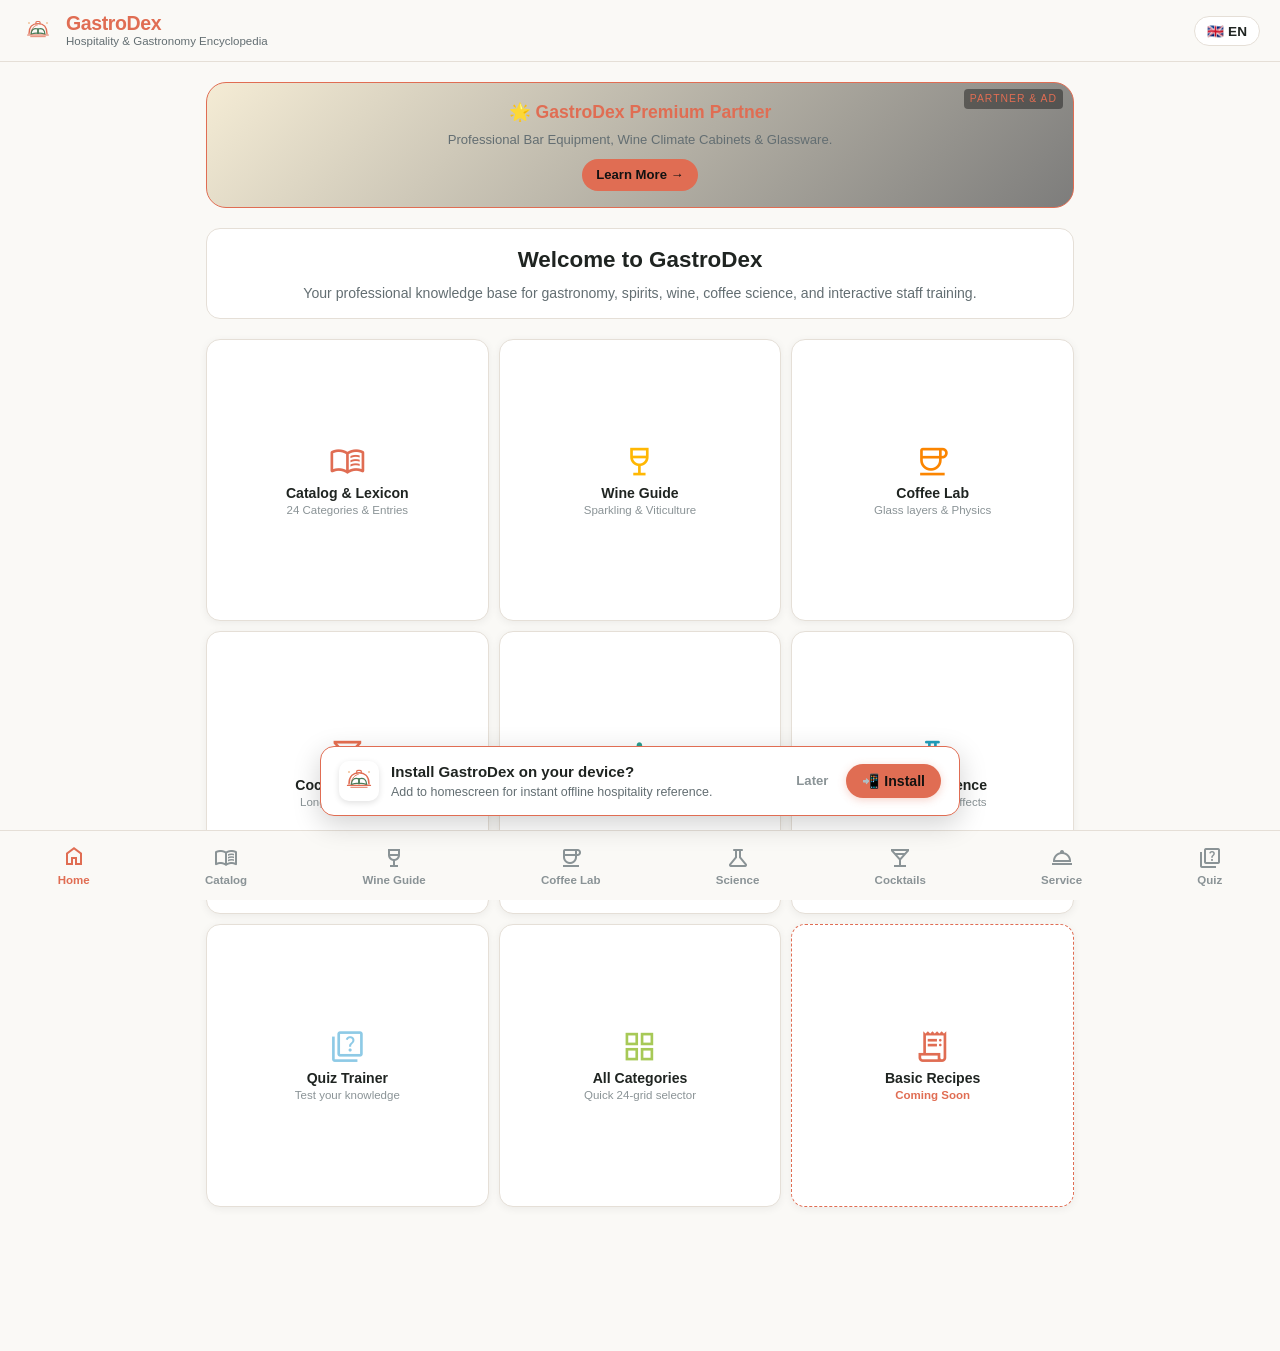
==== commit a6cd2ec4: "feat: enhance PWA UI navigation and update data - Add back navigation buttons to Coffee and Quiz pan" ====
--- a/pwa/index.html
+++ b/pwa/index.html
@@ -190,6 +190,12 @@
   <!-- PANE 3: COFFEE LAB -->
     <main id="pane-coffee" class="tab-pane">
     <div class="container" style="padding-top: 16px;">
+      <div style="margin-bottom: 14px;">
+        <button onclick="switchTab('home')" class="btn-subtle" style="display:inline-flex; align-items:center; gap:6px; padding:6px 14px; border-radius:20px; font-size:0.82rem; font-weight:700; background:var(--bg-surface-variant); border:1px solid var(--border-subtle); color:var(--text-secondary); cursor:pointer;">
+          <span class="material-symbols-outlined" style="font-size:16px;">arrow_back</span>
+          <span id="coffeeBackBtn">Zurück zur Übersicht</span>
+        </button>
+      </div>
       <div class="detail-section" style="margin-bottom: 16px;">
         <h2 style="font-size: 1.25rem; font-weight: 800; color: var(--accent-gold); margin-bottom: 8px;" id="coffeeHeaderTitle">☕ Kaffeespezialitäten & Schichten-Labor</h2>
         <p style="font-size: 0.88rem; color: var(--text-secondary);" id="coffeeHeaderSub">
@@ -276,6 +282,12 @@
   <!-- PANE 5: QUIZ TRAINER (10 QUESTIONS WITH CATEGORY FILTER) -->
     <main id="pane-quiz" class="tab-pane">
     <div class="container" style="padding-top: 16px;">
+      <div style="margin-bottom: 14px;">
+        <button onclick="switchTab('home')" class="btn-subtle" style="display:inline-flex; align-items:center; gap:6px; padding:6px 14px; border-radius:20px; font-size:0.82rem; font-weight:700; background:var(--bg-surface-variant); border:1px solid var(--border-subtle); color:var(--text-secondary); cursor:pointer;">
+          <span class="material-symbols-outlined" style="font-size:16px;">arrow_back</span>
+          <span id="quizBackBtn">Zurück zur Übersicht</span>
+        </button>
+      </div>
       
       <!-- Quiz Header & Settings Card -->
       <div class="detail-section" style="margin-bottom: 16px;">
@@ -376,7 +388,7 @@
         <div class="detail-section" style="background: var(--bg-surface-variant); border-radius: var(--radius-md);">
           <div style="display: grid; grid-template-columns: repeat(auto-fit, minmax(130px, 1fr)); gap: 12px; text-align: center;">
             <div style="padding: 6px;">
-              <div style="font-size: 0.72rem; font-weight: 700; color: var(--text-muted); text-transform: uppercase;">Herkunft</div>
+              <div id="detailOriginLabel" style="font-size: 0.72rem; font-weight: 700; color: var(--text-muted); text-transform: uppercase;">Herkunft</div>
               <div id="detailOrigin" style="font-weight: 700; font-size: 0.88rem; color: var(--text-primary); margin-top: 2px;"></div>
             </div>
             <div style="padding: 6px;">
@@ -392,54 +404,54 @@
 
         <!-- High-Contrast Gast-Fragen Card -->
         <div class="detail-section faq-highlight-box" id="detailFaqBox">
-          <h4 class="detail-section-title" style="color: var(--accent-gold); font-size: 0.9rem;">
+          <h4 class="detail-section-title" id="detailFaqTitle" style="color: var(--accent-gold); font-size: 0.9rem;">
             <span class="material-symbols-outlined" style="font-size: 18px;">help_outline</span>
-            Gastfragen souverän beantworten
+            <span>Gastfragen souverän beantworten</span>
           </h4>
           <p id="detailFaq" class="detail-section-text" style="color: #ffffff; font-size: 0.92rem; line-height: 1.6;"></p>
         </div>
 
         <!-- Wissenschaft & Herstellung -->
         <div class="detail-section" id="detailScienceBox">
-          <h4 class="detail-section-title">
+          <h4 class="detail-section-title" id="detailScienceTitle">
             <span class="material-symbols-outlined" style="font-size: 18px;">science</span>
-            Wissenschaft & Herstellung
+            <span>Wissenschaft & Herstellung</span>
           </h4>
           <p id="detailScience" class="detail-section-text"></p>
         </div>
 
         <!-- Rohstoffe & Botanicals -->
         <div class="detail-section" id="detailRawMaterialBox">
-          <h4 class="detail-section-title">
+          <h4 class="detail-section-title" id="detailRawMaterialTitle">
             <span class="material-symbols-outlined" style="font-size: 18px;">spa</span>
-            Rohstoffe & Botanicals
+            <span>Rohstoffe & Botanicals</span>
           </h4>
           <p id="detailRawMaterial" class="detail-section-text"></p>
         </div>
 
         <!-- Sensorik & Geschmacksprofil -->
         <div class="detail-section" id="detailTasteBox">
-          <h4 class="detail-section-title">
+          <h4 class="detail-section-title" id="detailTasteTitle">
             <span class="material-symbols-outlined" style="font-size: 18px;">restaurant</span>
-            Sensorik & Geschmacksprofil
+            <span>Sensorik & Geschmacksprofil</span>
           </h4>
           <p id="detailTaste" class="detail-section-text"></p>
         </div>
 
         <!-- Servierempfehlung & Gastronomie-Einsatz -->
         <div class="detail-section" id="detailCulinaryBox">
-          <h4 class="detail-section-title">
+          <h4 class="detail-section-title" id="detailCulinaryTitle">
             <span class="material-symbols-outlined" style="font-size: 18px;">local_bar</span>
-            Servierempfehlung & Gastronomie-Einsatz
+            <span>Servierempfehlung & Gastronomie-Einsatz</span>
           </h4>
           <p id="detailCulinary" class="detail-section-text"></p>
         </div>
 
         <!-- Allergen- & Inhaltsstoffhinweis Card -->
         <div id="detailAllergenSection" class="detail-section allergen-highlight-box" style="display: none;">
-          <h4 class="detail-section-title" style="color: #ff6b6b; font-size: 0.85rem;">
+          <h4 class="detail-section-title" id="detailAllergenTitle" style="color: #ff6b6b; font-size: 0.85rem;">
             <span class="material-symbols-outlined" style="font-size: 18px;">warning</span>
-            Allergen- & Inhaltsstoffhinweis (EU)
+            <span>Allergen- & Inhaltsstoffhinweis (EU)</span>
           </h4>
           <p id="detailAllergens" class="detail-section-text" style="color: #ffe3e3; font-weight: 600;"></p>
         </div>
@@ -457,20 +469,20 @@
   <div id="categoryGridModal" class="modal-overlay" onclick="closeCategoryGridModal(event)">
     <div class="modal-card" style="max-width: 600px; max-height: 85vh; display: flex; flex-direction: column;">
       <div style="display: flex; justify-content: space-between; align-items: center; margin-bottom: 14px;">
-        <h3 style="font-size: 1.15rem; font-weight: 800; color: var(--accent-gold); display: flex; align-items: center; gap: 8px;">
+        <h3 id="categoryModalTitle" style="font-size: 1.15rem; font-weight: 800; color: var(--accent-gold); display: flex; align-items: center; gap: 8px;">
           <span class="material-symbols-outlined">grid_view</span>
-          Kategorie-Schnellauswahl (24)
+          <span>Kategorie-Schnellauswahl (24)</span>
         </h3>
         <button class="modal-close-btn" onclick="closeCategoryGridModal()">×</button>
       </div>
-      <p style="font-size: 0.85rem; color: var(--text-secondary); margin-bottom: 12px;">
+      <p id="categoryModalSub" style="font-size: 0.85rem; color: var(--text-secondary); margin-bottom: 12px;">
         Wähle direkt eine der 24 Fachkategorien aus der Gastronomie-Wissensdatenbank:
       </p>
       <div id="categoryGridContainer" style="display: grid; grid-template-columns: repeat(auto-fill, minmax(130px, 1fr)); gap: 8px; overflow-y: auto; padding-right: 4px; max-height: 55vh;">
         <!-- Injected via renderCategoryGrid() in app.js -->
       </div>
       <div style="margin-top: 14px; text-align: right;">
-        <button class="btn-primary" style="padding: 8px 16px; font-size: 0.85rem;" onclick="closeCategoryGridModal()">Fertig</button>
+        <button id="categoryModalCloseBtn" class="btn-primary" style="padding: 8px 16px; font-size: 0.85rem;" onclick="closeCategoryGridModal()">Fertig</button>
       </div>
     </div>
   </div>
@@ -483,7 +495,7 @@
       <p id="inPrepText" style="font-size: 0.88rem; color: var(--text-secondary); line-height: 1.5; margin-bottom: 20px;">
         Dieser Bereich wird aktuell für dich entwickelt und steht in Kürze zur Verfügung.
       </p>
-      <button class="btn-primary" style="width: 100%; padding: 10px;" onclick="closeInPrepModal()">Verstanden</button>
+      <button id="inPrepCloseBtn" class="btn-primary" style="width: 100%; padding: 10px;" onclick="closeInPrepModal()">Verstanden</button>
     </div>
   </div>
 
@@ -497,7 +509,7 @@
       </div>
     </div>
     <div class="pwa-install-actions">
-      <button class="pwa-btn-dismiss" onclick="dismissInstallPrompt()">Später</button>
+      <button id="pwaInstallDismissBtn" class="pwa-btn-dismiss" onclick="dismissInstallPrompt()">Später</button>
       <button class="pwa-btn-install" id="pwaInstallBtn" onclick="triggerPwaInstall()">📲 Installieren</button>
     </div>
   </div>
@@ -506,17 +518,17 @@
   <div id="iosInstallModal" class="modal-overlay" onclick="closeIosInstallModal(event)">
     <div class="modal-card" style="max-width: 480px; text-align: center; padding: 24px 20px;">
       <div style="font-size: 2.2rem; margin-bottom: 8px;">📲</div>
-      <h3 style="font-size: 1.2rem; font-weight: 800; color: var(--accent-gold); margin-bottom: 8px;">
+      <h3 id="iosInstallTitle" style="font-size: 1.2rem; font-weight: 800; color: var(--accent-gold); margin-bottom: 8px;">
         Zum Startbildschirm hinzufügen
       </h3>
-      <p style="font-size: 0.88rem; color: var(--text-secondary); line-height: 1.5; margin-bottom: 16px;">
+      <p id="iosInstallSub" style="font-size: 0.88rem; color: var(--text-secondary); line-height: 1.5; margin-bottom: 16px;">
         Nutze GastroDex wie eine echte App direkt auf deinem Smartphone:
       </p>
-      <div style="background: var(--bg-surface-variant); padding: 14px; border-radius: var(--radius-md); text-align: left; font-size: 0.86rem; color: var(--text-primary); margin-bottom: 18px; border: 1px solid var(--border-subtle);">
+      <div id="iosInstallSteps" style="background: var(--bg-surface-variant); padding: 14px; border-radius: var(--radius-md); text-align: left; font-size: 0.86rem; color: var(--text-primary); margin-bottom: 18px; border: 1px solid var(--border-subtle);">
         <p style="margin-bottom: 8px;">1. Im Browser auf das <strong>Teilen-Symbol</strong> <span style="font-size: 1.1rem; vertical-align: middle;">⎋</span> (iOS Safari) oder die <strong>Drei Punkte</strong> <strong>⋮</strong> (Chrome/Android) tippen.</p>
         <p>2. Wähle <strong>„Zum Home-Bildschirm“</strong> bzw. <strong>„App installieren“</strong> aus.</p>
       </div>
-      <button class="btn-primary" style="width: 100%; padding: 10px;" onclick="closeIosInstallModal()">Verstanden</button>
+      <button id="iosInstallBtn" class="btn-primary" style="width: 100%; padding: 10px;" onclick="closeIosInstallModal()">Verstanden</button>
     </div>
   </div>
 
@@ -541,6 +553,14 @@
     <button class="nav-item" id="tab-science" onclick="switchTab('science')">
       <span class="nav-item-icon material-symbols-outlined">science</span>
       <span id="tabScienceLabel">Science</span>
+    </button>
+    <button class="nav-item" id="tab-cocktails" onclick="switchTab('cocktails')">
+      <span class="nav-item-icon material-symbols-outlined">local_bar</span>
+      <span id="tabCocktailsLabel">Cocktails</span>
+    </button>
+    <button class="nav-item" id="tab-service" onclick="switchTab('service')">
+      <span class="nav-item-icon material-symbols-outlined">room_service</span>
+      <span id="tabServiceLabel">Service</span>
     </button>
     <button class="nav-item" id="tab-quiz" onclick="switchTab('quiz')">
       <span class="nav-item-icon material-symbols-outlined">quiz</span>
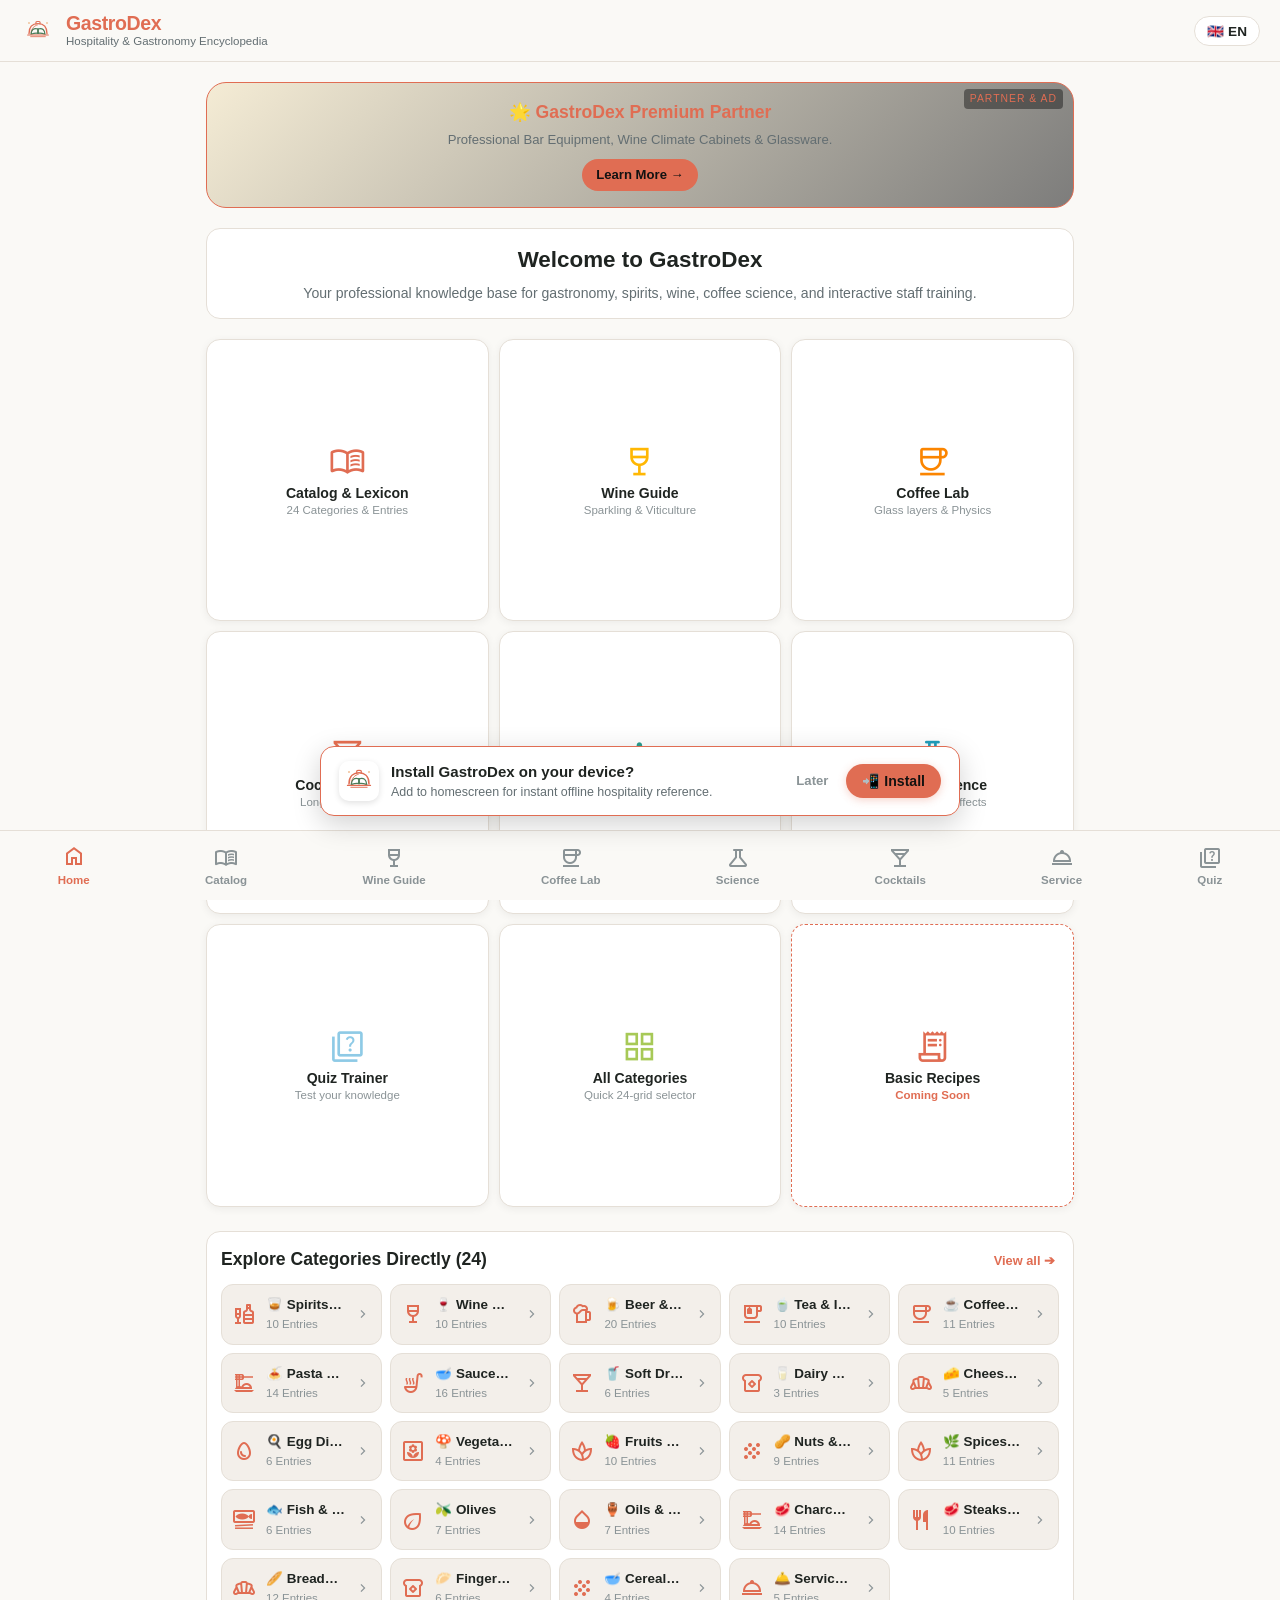
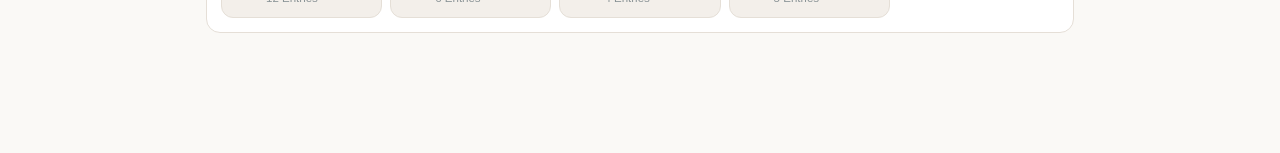
==== commit b96e0337: "feat: add home screen category launcher Introduce a direct category selection grid to the home scree" ====
--- a/pwa/index.html
+++ b/pwa/index.html
@@ -125,6 +125,20 @@
 
       </div>
 
+      <!-- Direct Category Launcher on HomeScreen (Matching Android App Experience) -->
+      <div class="detail-section" style="margin-top: 20px;">
+        <div style="display: flex; justify-content: space-between; align-items: baseline; margin-bottom: 12px;">
+          <h3 style="font-size: 1.1rem; font-weight: 800; color: var(--text-primary); margin: 0;" id="homeDirectCatTitle">
+            Direkte Kategorie-Auswahl
+          </h3>
+          <button onclick="switchTab('catalog')" class="btn-subtle" style="font-size: 0.8rem; font-weight: 700; color: var(--accent-gold); background: none; border: none; cursor: pointer; padding: 4px;" id="homeDirectCatAllBtn">
+            Alle anzeigen ➔
+          </button>
+        </div>
+        <div id="homeCategoryGrid" style="display: grid; grid-template-columns: repeat(auto-fill, minmax(135px, 1fr)); gap: 8px;">
+          <!-- Dynamically injected via renderHomeCategoryLauncher() -->
+        </div>
+      </div>
 
     </div>
   </main>
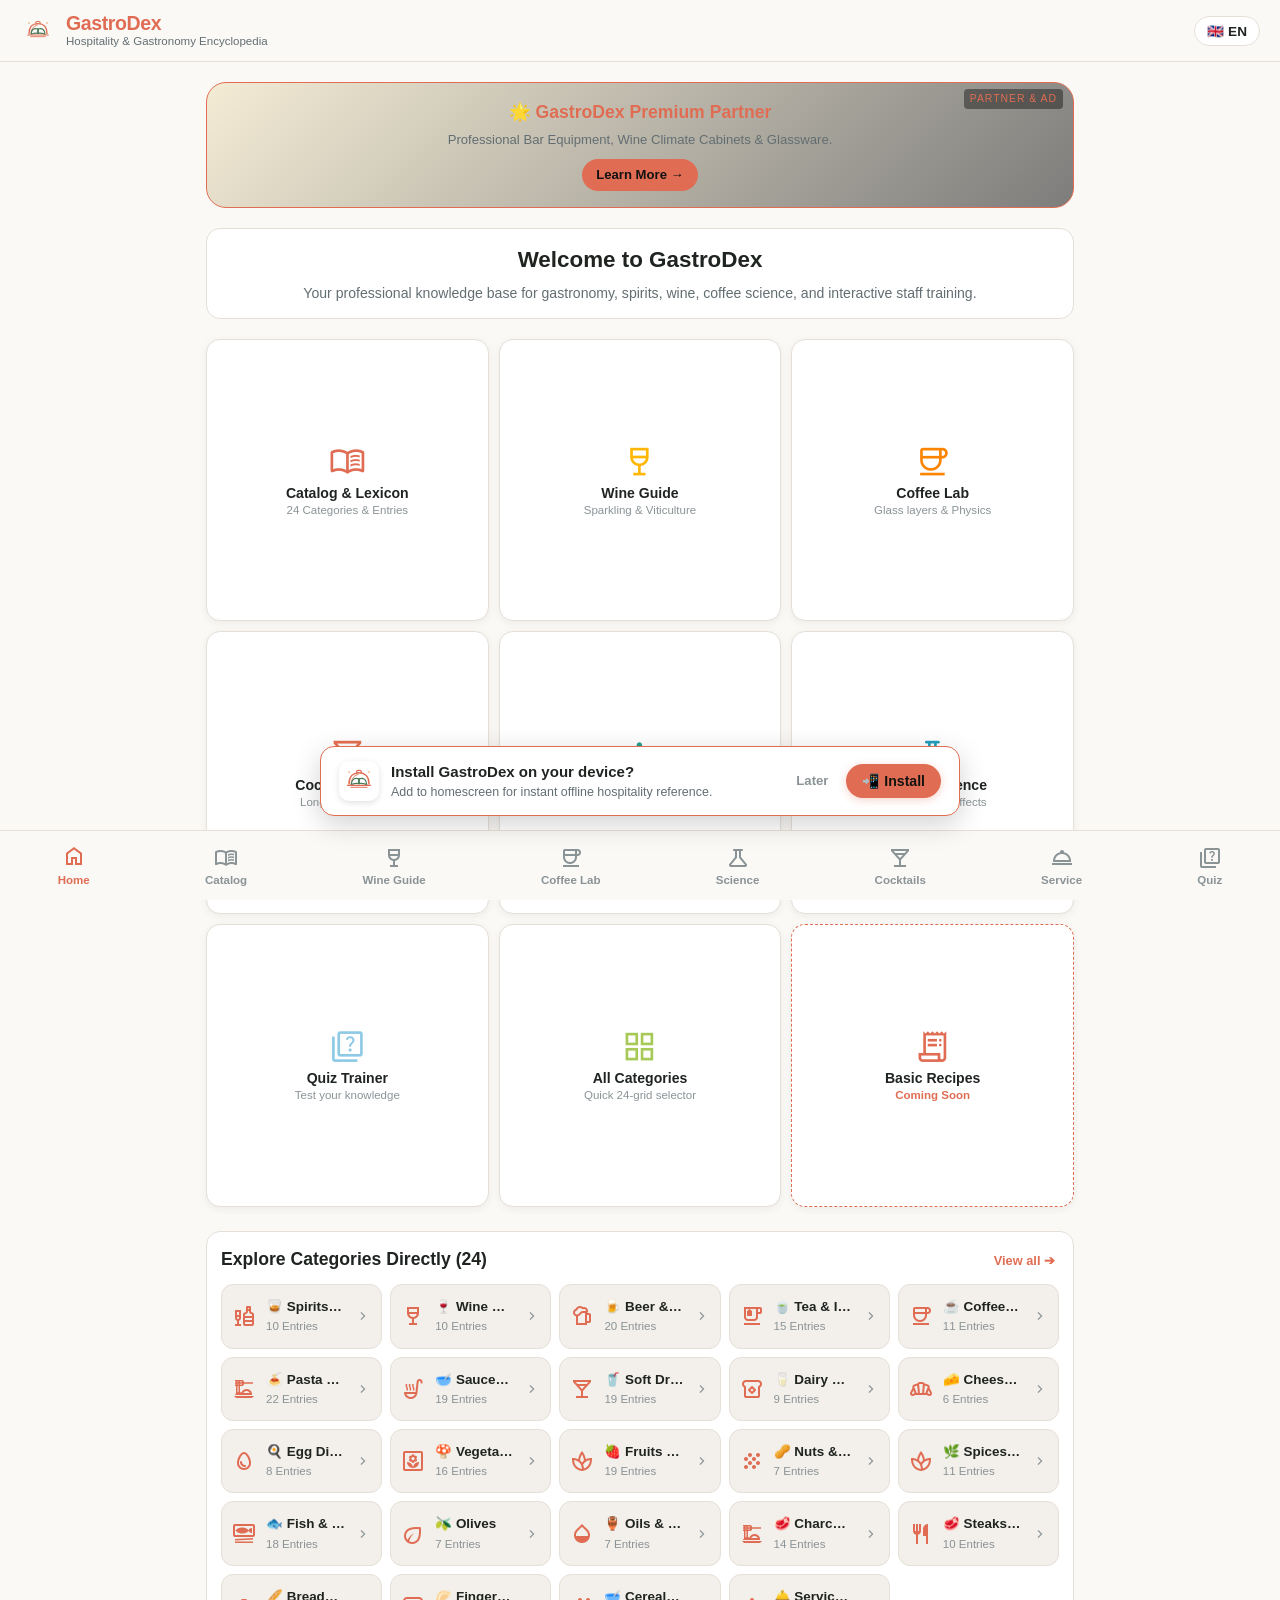
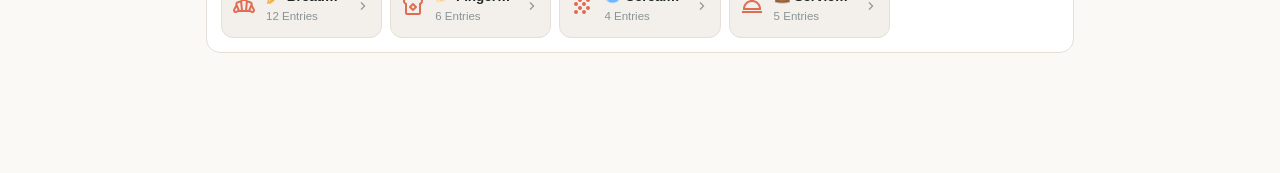
==== commit 5cacb64f: "feat: update catalog to v2.6 and improve UI - Increment catalog version to 26 and add category count" ====
--- a/pwa/index.html
+++ b/pwa/index.html
@@ -131,7 +131,7 @@
           <h3 style="font-size: 1.1rem; font-weight: 800; color: var(--text-primary); margin: 0;" id="homeDirectCatTitle">
             Direkte Kategorie-Auswahl
           </h3>
-          <button onclick="switchTab('catalog')" class="btn-subtle" style="font-size: 0.8rem; font-weight: 700; color: var(--accent-gold); background: none; border: none; cursor: pointer; padding: 4px;" id="homeDirectCatAllBtn">
+          <button onclick="openCategoryGridModal()" class="btn-subtle" style="font-size: 0.8rem; font-weight: 700; color: var(--accent-gold); background: none; border: none; cursor: pointer; padding: 4px;" id="homeDirectCatAllBtn">
             Alle anzeigen ➔
           </button>
         </div>
@@ -481,13 +481,13 @@
 
   <!-- CATEGORY QUICK-GRID MODAL -->
   <div id="categoryGridModal" class="modal-overlay" onclick="closeCategoryGridModal(event)">
-    <div class="modal-card" style="max-width: 600px; max-height: 85vh; display: flex; flex-direction: column;">
+    <div class="modal-card" style="max-width: 600px; max-height: 85vh; display: flex; flex-direction: column;" onclick="event.stopPropagation()">
       <div style="display: flex; justify-content: space-between; align-items: center; margin-bottom: 14px;">
         <h3 id="categoryModalTitle" style="font-size: 1.15rem; font-weight: 800; color: var(--accent-gold); display: flex; align-items: center; gap: 8px;">
           <span class="material-symbols-outlined">grid_view</span>
-          <span>Kategorie-Schnellauswahl (24)</span>
+          <span>Kategorie-Schnellauswahl (24 Fachbereiche)</span>
         </h3>
-        <button class="modal-close-btn" onclick="closeCategoryGridModal()">×</button>
+        <button class="modal-close-btn" onclick="closeCategoryGridModal(event)">×</button>
       </div>
       <p id="categoryModalSub" style="font-size: 0.85rem; color: var(--text-secondary); margin-bottom: 12px;">
         Wähle direkt eine der 24 Fachkategorien aus der Gastronomie-Wissensdatenbank:
@@ -496,7 +496,7 @@
         <!-- Injected via renderCategoryGrid() in app.js -->
       </div>
       <div style="margin-top: 14px; text-align: right;">
-        <button id="categoryModalCloseBtn" class="btn-primary" style="padding: 8px 16px; font-size: 0.85rem;" onclick="closeCategoryGridModal()">Fertig</button>
+        <button id="categoryModalCloseBtn" class="btn-primary" style="padding: 8px 16px; font-size: 0.85rem;" onclick="closeCategoryGridModal(event)">Fertig</button>
       </div>
     </div>
   </div>
